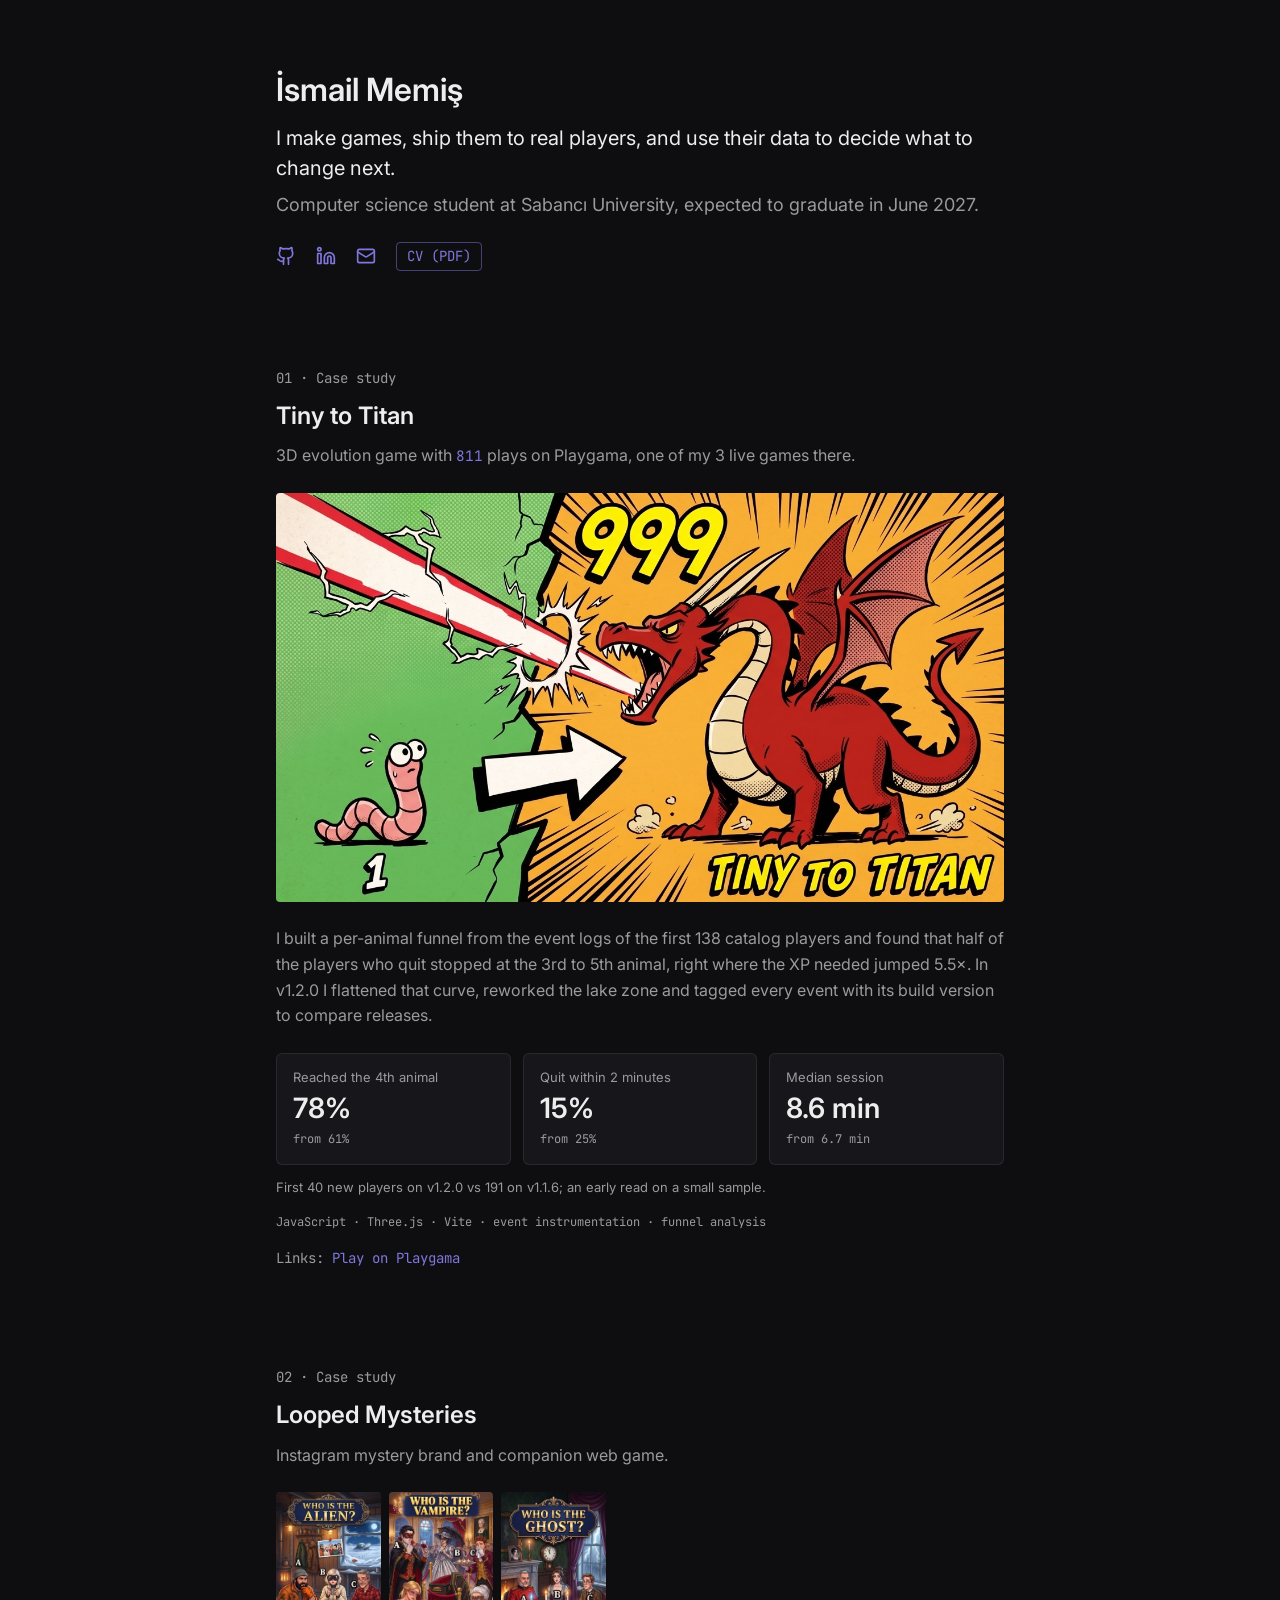
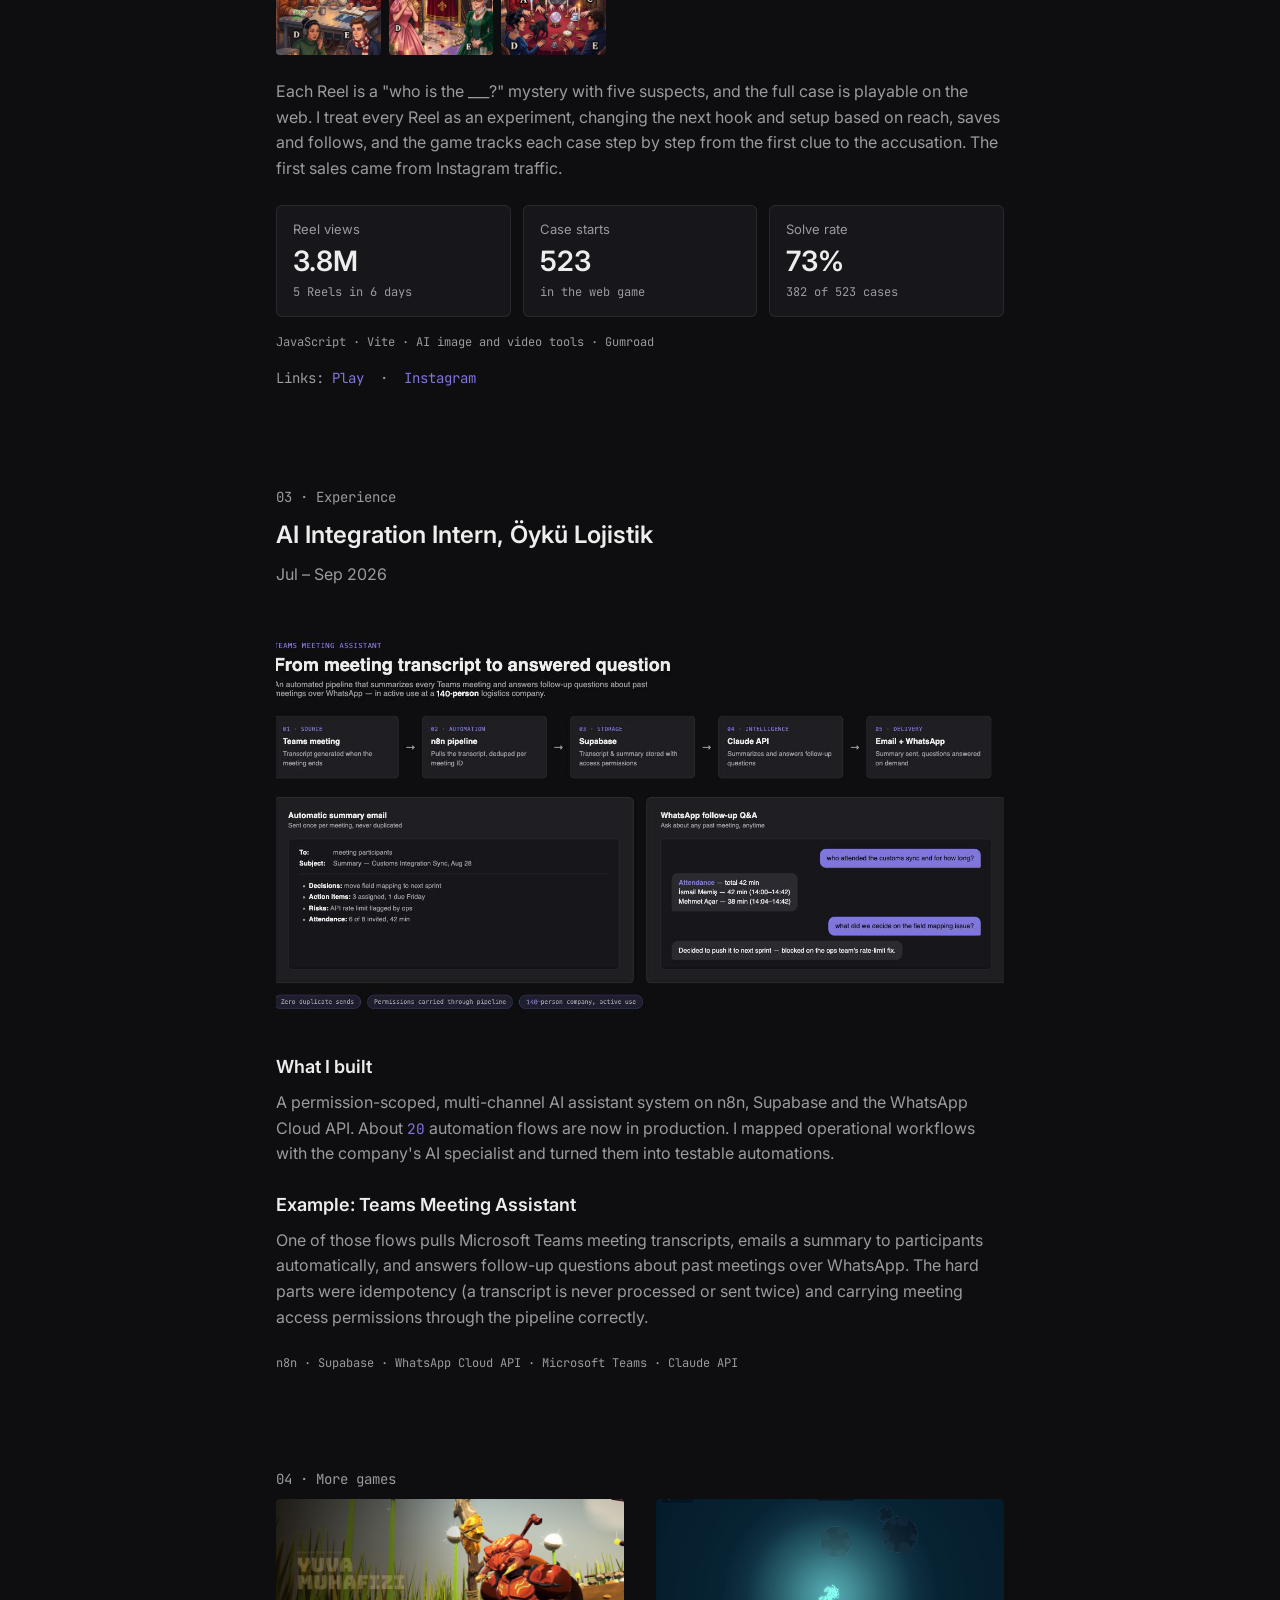
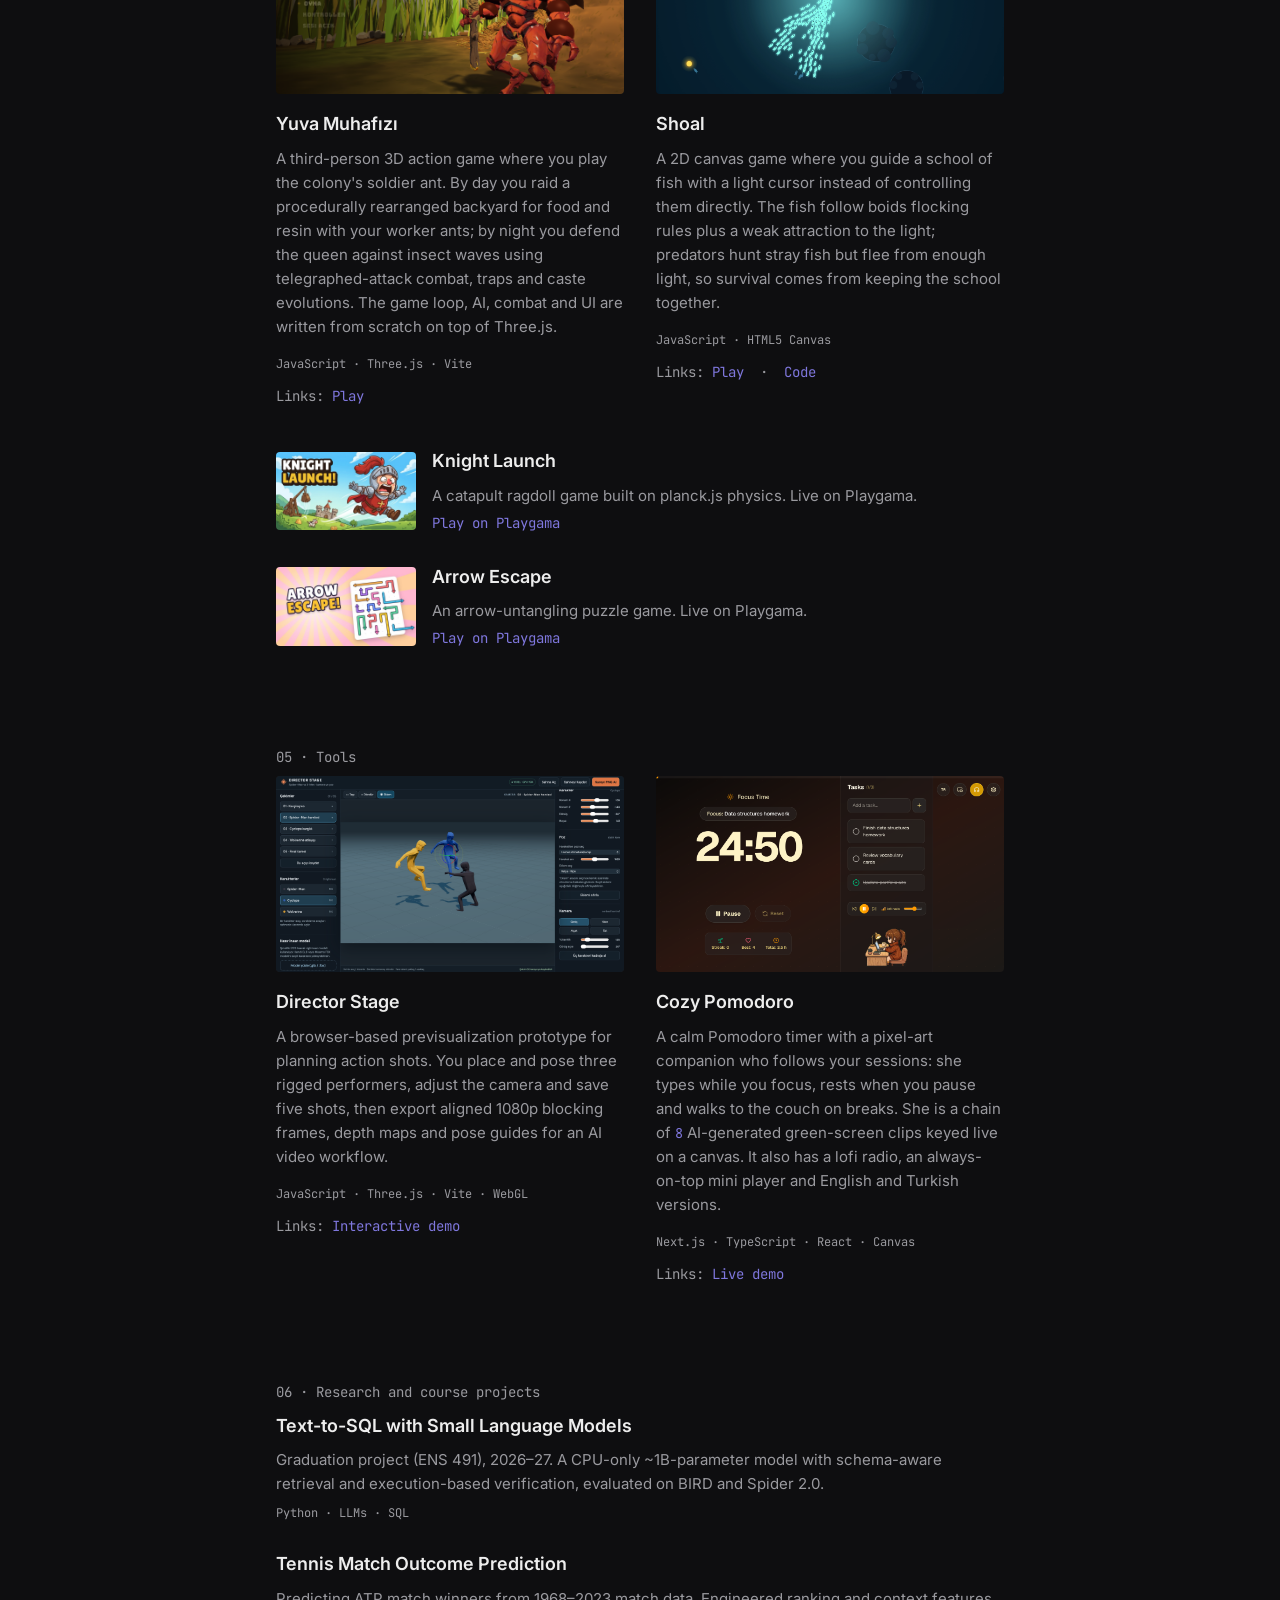
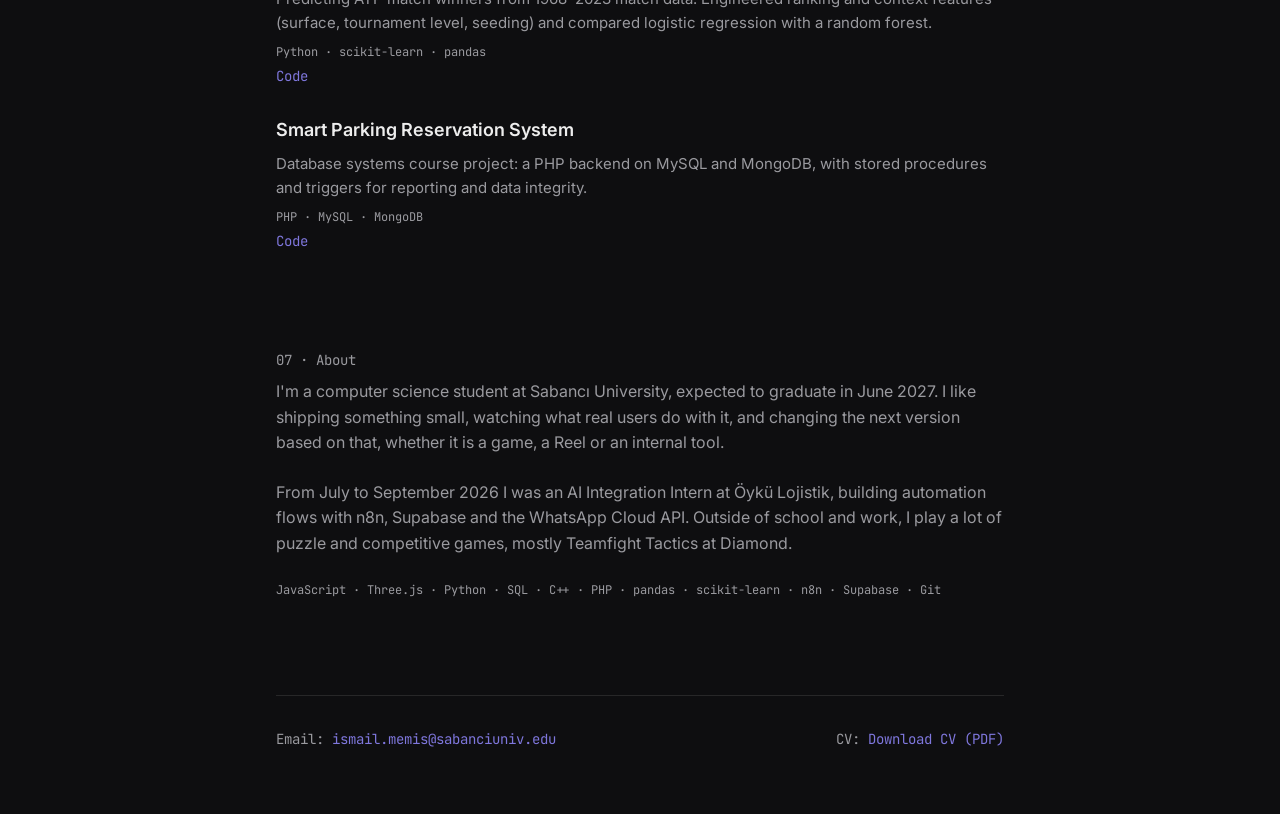
==== index.html @ 4ac195bb "Lead with game case studies for internship applications - Feature Tiny to Titan and Looped Mysteries" ====
<!DOCTYPE html>
<html lang="en">
<head>
  <meta charset="UTF-8">
  <meta name="viewport" content="width=device-width, initial-scale=1.0">
  <title>İsmail Memiş - Portfolio</title>
  <meta name="description" content="Computer science student at Sabancı University (expected June 2027). I make games, ship them to real players and use their data to decide what to change next.">

  <link rel="icon" type="image/svg+xml" href="assets/favicon.svg">

  <meta property="og:title" content="İsmail Memiş - Portfolio">
  <meta property="og:description" content="Computer science student at Sabancı University (expected June 2027). I make games, ship them to real players and use their data to decide what to change next.">
  <meta property="og:type" content="website">
  <meta property="og:url" content="https://ismailm1734.github.io/">
  <meta property="og:image" content="https://ismailm1734.github.io/assets/tiny-to-titan.jpg">

  <meta name="twitter:card" content="summary_large_image">
  <meta name="twitter:title" content="İsmail Memiş - Portfolio">
  <meta name="twitter:description" content="Computer science student at Sabancı University (expected June 2027). I make games, ship them to real players and use their data to decide what to change next.">
  <meta name="twitter:image" content="https://ismailm1734.github.io/assets/tiny-to-titan.jpg">

  <link rel="preconnect" href="https://fonts.googleapis.com">
  <link rel="preconnect" href="https://fonts.gstatic.com" crossorigin>
  <link href="https://fonts.googleapis.com/css2?family=Inter:wght@400;600&family=JetBrains+Mono:wght@400;600&display=swap" rel="stylesheet">

  <link rel="stylesheet" href="style.css">
</head>
<body>
  <div class="container">
    <header>
      <h1>İsmail Memiş</h1>
      <p class="tagline">I make games, ship them to real players, and use their data to decide what to change next.</p>
      <p>Computer science student at Sabancı University, expected to graduate in June 2027.</p>

      <div class="header-links">
        <a href="https://github.com/ismailm1734" aria-label="GitHub" target="_blank" rel="noopener noreferrer">
          <span class="icon icon-github"></span>
        </a>
        <a href="https://www.linkedin.com/in/ismail-memiş-722ab3253/" aria-label="LinkedIn" target="_blank" rel="noopener noreferrer">
          <span class="icon icon-linkedin"></span>
        </a>
        <a href="mailto:ismail.memis@sabanciuniv.edu" aria-label="Email">
          <span class="icon icon-mail"></span>
        </a>
        <a href="assets/ismail-memis-cv.pdf" class="header-cv" target="_blank" rel="noopener noreferrer">CV (PDF)</a>
      </div>
    </header>

    <main>
      <section class="case-study">
        <div class="section-number">01 · Case study</div>
        <h2>Tiny to Titan</h2>
        <p class="case-subtitle">3D evolution game with <span class="accent-number">811</span> plays on Playgama, one of my 3 live games there.</p>
        <img src="assets/tiny-to-titan.jpg" alt="Tiny to Titan cover art: a small worm marked 1 next to a fire-breathing dragon marked 999">

        <p class="case-intro">I built a per-animal funnel from the event logs of the first 138 catalog players and found that half of the players who quit stopped at the 3rd to 5th animal, right where the XP needed jumped 5.5×. In v1.2.0 I flattened that curve, reworked the lake zone and tagged every event with its build version to compare releases.</p>

        <div class="stat-row">
          <div class="stat">
            <div class="stat-label">Reached the 4th animal</div>
            <div class="stat-value">78%</div>
            <div class="stat-delta">from 61%</div>
          </div>
          <div class="stat">
            <div class="stat-label">Quit within 2 minutes</div>
            <div class="stat-value">15%</div>
            <div class="stat-delta">from 25%</div>
          </div>
          <div class="stat">
            <div class="stat-label">Median session</div>
            <div class="stat-value">8.6 min</div>
            <div class="stat-delta">from 6.7 min</div>
          </div>
        </div>
        <p class="stat-note">First 40 new players on v1.2.0 vs 191 on v1.1.6; an early read on a small sample.</p>

        <div class="tech-tags">JavaScript · Three.js · Vite · event instrumentation · funnel analysis</div>
        <div class="links-row">
          Links: <a href="https://playgama.com/game/tiny-to-titan" target="_blank" rel="noopener noreferrer">Play on Playgama</a>
        </div>
      </section>

      <section class="case-study">
        <div class="section-number">02 · Case study</div>
        <h2>Looped Mysteries</h2>
        <p class="case-subtitle">Instagram mystery brand and companion web game.</p>
        <div class="case-gallery">
          <img src="assets/lm-alien.jpg" alt="Looped Mysteries case cover: Who is the alien? Five suspects around a table in a snowed-in research station">
          <img src="assets/lm-vampire.jpg" alt="Looped Mysteries case cover: Who is the vampire? Five suspects at a masked ball">
          <img src="assets/lm-ghost.jpg" alt="Looped Mysteries case cover: Who is the ghost? Five suspects at a séance table">
        </div>

        <p class="case-intro">Each Reel is a "who is the ___?" mystery with five suspects, and the full case is playable on the web. I treat every Reel as an experiment, changing the next hook and setup based on reach, saves and follows, and the game tracks each case step by step from the first clue to the accusation. The first sales came from Instagram traffic.</p>

        <div class="stat-row">
          <div class="stat">
            <div class="stat-label">Reel views</div>
            <div class="stat-value">3.8M</div>
            <div class="stat-delta">5 Reels in 6 days</div>
          </div>
          <div class="stat">
            <div class="stat-label">Case starts</div>
            <div class="stat-value">523</div>
            <div class="stat-delta">in the web game</div>
          </div>
          <div class="stat">
            <div class="stat-label">Solve rate</div>
            <div class="stat-value">73%</div>
            <div class="stat-delta">382 of 523 cases</div>
          </div>
        </div>

        <div class="tech-tags">JavaScript · Vite · AI image and video tools · Gumroad</div>
        <div class="links-row">
          Links: <a href="https://loopedmysteries.me/" target="_blank" rel="noopener noreferrer">Play</a>
          <span class="separator">·</span>
          <a href="https://www.instagram.com/loopedmysteries/" target="_blank" rel="noopener noreferrer">Instagram</a>
        </div>
      </section>

      <section class="featured-project">
        <div class="section-number">03 · Experience</div>
        <h2>AI Integration Intern, Öykü Lojistik</h2>
        <p class="case-subtitle">Jul – Sep 2026</p>
        <img src="assets/meeting-assistant.png" alt="Diagram of the Teams Meeting Assistant pipeline, from transcript to email summary and WhatsApp Q&amp;A">

        <div class="featured-content">
          <div class="content-block">
            <h3>What I built</h3>
            <p>A permission-scoped, multi-channel AI assistant system on n8n, Supabase and the WhatsApp Cloud API. About <span class="accent-number">20</span> automation flows are now in production. I mapped operational workflows with the company's AI specialist and turned them into testable automations.</p>
          </div>

          <div class="content-block">
            <h3>Example: Teams Meeting Assistant</h3>
            <p>One of those flows pulls Microsoft Teams meeting transcripts, emails a summary to participants automatically, and answers follow-up questions about past meetings over WhatsApp. The hard parts were idempotency (a transcript is never processed or sent twice) and carrying meeting access permissions through the pipeline correctly.</p>
          </div>
        </div>
        <div class="tech-tags">n8n · Supabase · WhatsApp Cloud API · Microsoft Teams · Claude API</div>
      </section>

      <section class="other-projects">
        <div class="section-number">04 · More games</div>
        <div class="projects-grid">

          <article class="project-card">
            <img src="assets/yuva-muhafizi.png" alt="Title screen of Yuva Muhafızı, showing the armored soldier ant holding a spear">
            <div class="card-content">
              <h3>Yuva Muhafızı</h3>
              <p>A third-person 3D action game where you play the colony's soldier ant. By day you raid a procedurally rearranged backyard for food and resin with your worker ants; by night you defend the queen against insect waves using telegraphed-attack combat, traps and caste evolutions. The game loop, AI, combat and UI are written from scratch on top of Three.js.</p>
              <div class="tech-tags">JavaScript · Three.js · Vite</div>
              <div class="links-row">
                Links: <a href="https://ismailm1734.github.io/yuva-muhafizi/" target="_blank" rel="noopener noreferrer">Play</a>
              </div>
            </div>
          </article>

          <article class="project-card">
            <img src="assets/boids.png" alt="Screenshot of Shoal, a boids-based fish flocking game">
            <div class="card-content">
              <h3>Shoal</h3>
              <p>A 2D canvas game where you guide a school of fish with a light cursor instead of controlling them directly. The fish follow boids flocking rules plus a weak attraction to the light; predators hunt stray fish but flee from enough light, so survival comes from keeping the school together.</p>
              <div class="tech-tags">JavaScript · HTML5 Canvas</div>
              <div class="links-row">
                Links: <a href="https://ismailm1734.github.io/boids_fishes/" target="_blank" rel="noopener noreferrer">Play</a>
                <span class="separator">·</span>
                <a href="https://github.com/ismailm1734/boids_fishes" target="_blank" rel="noopener noreferrer">Code</a>
              </div>
            </div>
          </article>

        </div>
        <ul class="compact-list compact-list--after-grid">
          <li class="thumb-item">
            <img src="assets/knight-launch.jpg" alt="Knight Launch cover: a screaming knight flying through the air from a trebuchet">
            <div>
              <h3>Knight Launch</h3>
              <p>A catapult ragdoll game built on planck.js physics. Live on Playgama.</p>
              <div class="links-row"><a href="https://playgama.com/game/knight-launch" target="_blank" rel="noopener noreferrer">Play on Playgama</a></div>
            </div>
          </li>
          <li class="thumb-item">
            <img src="assets/arrow-escape.jpg" alt="Arrow Escape cover: a grid of tangled colored arrows">
            <div>
              <h3>Arrow Escape</h3>
              <p>An arrow-untangling puzzle game. Live on Playgama.</p>
              <div class="links-row"><a href="https://playgama.com/game/arrow-escape" target="_blank" rel="noopener noreferrer">Play on Playgama</a></div>
            </div>
          </li>
        </ul>
      </section>

      <section class="other-projects">
        <div class="section-number">05 · Tools</div>
        <div class="projects-grid">

          <article class="project-card">
            <img src="assets/director-stage.png" alt="Director Stage interface showing the shot list, three rigged performers in the viewport, and the pose and camera controls">
            <div class="card-content">
              <h3>Director Stage</h3>
              <p>A browser-based previsualization prototype for planning action shots. You place and pose three rigged performers, adjust the camera and save five shots, then export aligned 1080p blocking frames, depth maps and pose guides for an AI video workflow.</p>
              <div class="tech-tags">JavaScript · Three.js · Vite · WebGL</div>
              <div class="links-row">
                Links: <a href="https://ismailm1734.github.io/director-stage/" target="_blank" rel="noopener noreferrer">Interactive demo</a>
              </div>
            </div>
          </article>

          <article class="project-card">
            <img src="assets/cozy-pomodoro.png" alt="Screenshot of Cozy Pomodoro showing a running focus timer, a task list, the lofi radio bar, and a pixel-art character typing at her desk">
            <div class="card-content">
              <h3>Cozy Pomodoro</h3>
              <p>A calm Pomodoro timer with a pixel-art companion who follows your sessions: she types while you focus, rests when you pause and walks to the couch on breaks. She is a chain of <span class="accent-number">8</span> AI-generated green-screen clips keyed live on a canvas. It also has a lofi radio, an always-on-top mini player and English and Turkish versions.</p>
              <div class="tech-tags">Next.js · TypeScript · React · Canvas</div>
              <div class="links-row">
                Links: <a href="https://cozy-pomodoro-app.vercel.app" target="_blank" rel="noopener noreferrer">Live demo</a>
              </div>
            </div>
          </article>

        </div>
      </section>

      <section class="course-projects">
        <div class="section-number">06 · Research and course projects</div>
        <ul class="compact-list">
          <li>
            <h3>Text-to-SQL with Small Language Models</h3>
            <p>Graduation project (ENS 491), 2026–27. A CPU-only ~1B-parameter model with schema-aware retrieval and execution-based verification, evaluated on BIRD and Spider 2.0.</p>
            <div class="tech-tags">Python · LLMs · SQL</div>
          </li>
          <li>
            <h3>Tennis Match Outcome Prediction</h3>
            <p>Predicting ATP match winners from 1968–2023 match data. Engineered ranking and context features (surface, tournament level, seeding) and compared logistic regression with a random forest.</p>
            <div class="tech-tags">Python · scikit-learn · pandas</div>
            <div class="links-row"><a href="https://github.com/ismailm1734/tennis-match-prediction" target="_blank" rel="noopener noreferrer">Code</a></div>
          </li>
          <li>
            <h3>Smart Parking Reservation System</h3>
            <p>Database systems course project: a PHP backend on MySQL and MongoDB, with stored procedures and triggers for reporting and data integrity.</p>
            <div class="tech-tags">PHP · MySQL · MongoDB</div>
            <div class="links-row"><a href="https://github.com/ismailm1734/smart-parking-reservation" target="_blank" rel="noopener noreferrer">Code</a></div>
          </li>
        </ul>
      </section>

      <section class="about">
        <div class="section-number">07 · About</div>
        <div class="about-content">
          <p>I'm a computer science student at Sabancı University, expected to graduate in June 2027. I like shipping something small, watching what real users do with it, and changing the next version based on that, whether it is a game, a Reel or an internal tool.</p>
          <p>From July to September 2026 I was an AI Integration Intern at Öykü Lojistik, building automation flows with n8n, Supabase and the WhatsApp Cloud API. Outside of school and work, I play a lot of puzzle and competitive games, mostly Teamfight Tactics at Diamond.</p>
          <div class="tech-tags">JavaScript · Three.js · Python · SQL · C++ · PHP · pandas · scikit-learn · n8n · Supabase · Git</div>
        </div>
      </section>
    </main>

    <footer>
      <p>Email: <a href="mailto:ismail.memis@sabanciuniv.edu">ismail.memis@sabanciuniv.edu</a></p>
      <p>CV: <a href="assets/ismail-memis-cv.pdf" target="_blank" rel="noopener noreferrer">Download CV (PDF)</a></p>
    </footer>
  </div>
</body>
</html>
---- style.css ----
:root {
  --bg-color: #0e0e10;
  --text-primary: #ededed;
  --text-secondary: #9a9a9f;
  --accent-color: #7f77dd;

  --font-body: 'Inter', sans-serif;
  --font-mono: 'JetBrains Mono', monospace;

  --max-width: 760px;
  --spacing-base: 1rem;
  --spacing-large: 4rem;
  --spacing-xl: 6rem;
}

* {
  box-sizing: border-box;
  margin: 0;
  padding: 0;
}

body {
  background-color: var(--bg-color);
  color: var(--text-primary);
  font-family: var(--font-body);
  line-height: 1.6;
  font-size: 16px;
  -webkit-font-smoothing: antialiased;
  -moz-osx-font-smoothing: grayscale;
}

img {
  max-width: 100%;
  height: auto;
  display: block;
}

a {
  color: var(--accent-color);
  text-decoration: none;
  transition: opacity 0.2s ease;
}

a:hover {
  opacity: 0.8;
}

.container {
  max-width: var(--max-width);
  margin: 0 auto;
  padding: var(--spacing-large) var(--spacing-base);
}

header {
  margin-bottom: var(--spacing-xl);
}

h1 {
  font-size: 2rem;
  font-weight: 600;
  margin-bottom: 0.5rem;
}

header p {
  color: var(--text-secondary);
  font-size: 1.125rem;
  margin-bottom: 1.5rem;
  line-height: 1.5;
}

/* Header Icons using CSS mask-image */
.header-links {
  display: flex;
  gap: 1.25rem;
}

.header-links a {
  display: flex;
  align-items: center;
  justify-content: center;
}

.icon {
  display: inline-block;
  width: 20px;
  height: 20px;
  background-color: var(--accent-color);
  -webkit-mask-size: cover;
  mask-size: cover;
}

.icon-github {
  -webkit-mask-image: url("data:image/svg+xml,%3Csvg xmlns='http://www.w3.org/2000/svg' width='24' height='24' viewBox='0 0 24 24' fill='none' stroke='currentColor' stroke-width='2' stroke-linecap='round' stroke-linejoin='round' class='lucide lucide-github'%3E%3Cpath d='M15 22v-4a4.8 4.8 0 0 0-1-3.5c3 0 6-2 6-5.5.08-1.25-.27-2.48-1-3.5.28-1.15.28-2.35 0-3.5 0 0-1 0-3 1.5-2.64-.5-5.36-.5-8 0C6 2 5 2 5 2c-.3 1.15-.3 2.35 0 3.5A5.403 5.403 0 0 0 4 9c0 3.5 3 5.5 6 5.5-.39.49-.68 1.05-.85 1.65-.17.6-.22 1.23-.15 1.85v4'/%3E%3Cpath d='M9 18c-4.51 2-5-2-7-2'/%3E%3C/svg%3E");
  mask-image: url("data:image/svg+xml,%3Csvg xmlns='http://www.w3.org/2000/svg' width='24' height='24' viewBox='0 0 24 24' fill='none' stroke='currentColor' stroke-width='2' stroke-linecap='round' stroke-linejoin='round' class='lucide lucide-github'%3E%3Cpath d='M15 22v-4a4.8 4.8 0 0 0-1-3.5c3 0 6-2 6-5.5.08-1.25-.27-2.48-1-3.5.28-1.15.28-2.35 0-3.5 0 0-1 0-3 1.5-2.64-.5-5.36-.5-8 0C6 2 5 2 5 2c-.3 1.15-.3 2.35 0 3.5A5.403 5.403 0 0 0 4 9c0 3.5 3 5.5 6 5.5-.39.49-.68 1.05-.85 1.65-.17.6-.22 1.23-.15 1.85v4'/%3E%3Cpath d='M9 18c-4.51 2-5-2-7-2'/%3E%3C/svg%3E");
}

.icon-linkedin {
  -webkit-mask-image: url("data:image/svg+xml,%3Csvg xmlns='http://www.w3.org/2000/svg' width='24' height='24' viewBox='0 0 24 24' fill='none' stroke='currentColor' stroke-width='2' stroke-linecap='round' stroke-linejoin='round' class='lucide lucide-linkedin'%3E%3Cpath d='M16 8a6 6 0 0 1 6 6v7h-4v-7a2 2 0 0 0-2-2 2 2 0 0 0-2 2v7h-4v-7a6 6 0 0 1 6-6z'/%3E%3Crect width='4' height='12' x='2' y='9'/%3E%3Ccircle cx='4' cy='4' r='2'/%3E%3C/svg%3E");
  mask-image: url("data:image/svg+xml,%3Csvg xmlns='http://www.w3.org/2000/svg' width='24' height='24' viewBox='0 0 24 24' fill='none' stroke='currentColor' stroke-width='2' stroke-linecap='round' stroke-linejoin='round' class='lucide lucide-linkedin'%3E%3Cpath d='M16 8a6 6 0 0 1 6 6v7h-4v-7a2 2 0 0 0-2-2 2 2 0 0 0-2 2v7h-4v-7a6 6 0 0 1 6-6z'/%3E%3Crect width='4' height='12' x='2' y='9'/%3E%3Ccircle cx='4' cy='4' r='2'/%3E%3C/svg%3E");
}

.icon-mail {
  -webkit-mask-image: url("data:image/svg+xml,%3Csvg xmlns='http://www.w3.org/2000/svg' width='24' height='24' viewBox='0 0 24 24' fill='none' stroke='currentColor' stroke-width='2' stroke-linecap='round' stroke-linejoin='round' class='lucide lucide-mail'%3E%3Crect width='20' height='16' x='2' y='4' rx='2'/%3E%3Cpath d='m22 7-8.97 5.7a1.94 1.94 0 0 1-2.06 0L2 7'/%3E%3C/svg%3E");
  mask-image: url("data:image/svg+xml,%3Csvg xmlns='http://www.w3.org/2000/svg' width='24' height='24' viewBox='0 0 24 24' fill='none' stroke='currentColor' stroke-width='2' stroke-linecap='round' stroke-linejoin='round' class='lucide lucide-mail'%3E%3Crect width='20' height='16' x='2' y='4' rx='2'/%3E%3Cpath d='m22 7-8.97 5.7a1.94 1.94 0 0 1-2.06 0L2 7'/%3E%3C/svg%3E");
}

/* Sections */
section {
  margin-bottom: var(--spacing-xl);
  position: relative;
}

.section-number {
  font-family: var(--font-mono);
  font-size: 0.875rem;
  color: var(--text-secondary);
  margin-bottom: 0.5rem;
}

h2 {
  font-size: 1.5rem;
  font-weight: 600;
  margin-bottom: 1.5rem;
}

h3 {
  font-size: 1.125rem;
  font-weight: 600;
  margin-bottom: 0.5rem;
  color: var(--text-primary);
}

.accent-number {
  color: var(--accent-color);
  font-family: var(--font-mono);
  font-size: 0.9em;
}

/* Header additions */
header p.tagline {
  color: var(--text-primary);
  font-size: 1.25rem;
  margin-bottom: 0.5rem;
}

.header-links .header-cv {
  font-family: var(--font-mono);
  font-size: 0.875rem;
  border: 1px solid rgba(127, 119, 221, 0.5);
  border-radius: 4px;
  padding: 0.125rem 0.625rem;
}

/* Case studies */
.case-subtitle {
  color: var(--text-secondary);
  margin-top: -1rem;
  margin-bottom: 1.5rem;
}

.case-study > img {
  width: 100%;
  border-radius: 4px;
  margin-bottom: 1.5rem;
  background-color: #1e1e23;
  aspect-ratio: 16/9;
  object-fit: cover;
}

.case-gallery {
  display: grid;
  grid-template-columns: repeat(3, 1fr);
  gap: 0.5rem;
  max-width: 330px;
  margin-bottom: 1.5rem;
}

.case-gallery img {
  width: 100%;
  border-radius: 4px;
  background-color: #1e1e23;
  aspect-ratio: 9/14;
  object-fit: cover;
  object-position: top;
}

.case-intro {
  color: var(--text-secondary);
  margin-bottom: 1.5rem;
}

.stat-row {
  display: grid;
  grid-template-columns: 1fr;
  gap: 0.75rem;
  margin-bottom: 0.75rem;
}

@media (min-width: 560px) {
  .stat-row {
    grid-template-columns: repeat(3, 1fr);
  }
}



.stat {
  background-color: #17171b;
  border: 1px solid rgba(255, 255, 255, 0.08);
  border-radius: 6px;
  padding: 0.875rem 1rem;
}

.stat-label {
  color: var(--text-secondary);
  font-size: 0.8125rem;
  line-height: 1.4;
}

.stat-value {
  color: var(--text-primary);
  font-size: 1.75rem;
  font-weight: 600;
  line-height: 1.3;
  margin: 0.25rem 0;
}

.stat-delta {
  font-family: var(--font-mono);
  font-size: 0.75rem;
  color: var(--text-secondary);
}

.stat-note {
  color: var(--text-secondary);
  font-size: 0.8125rem;
}

/* Compact list (course projects) */
.compact-list {
  list-style: none;
  display: flex;
  flex-direction: column;
  gap: 1.75rem;
}

.compact-list p {
  color: var(--text-secondary);
  font-size: 0.9375rem;
}

.compact-list .tech-tags {
  margin-top: 0.5rem;
}

.compact-list .links-row {
  margin-top: 0.25rem;
}

/* Featured Project */
.featured-project img {
  width: 100%;
  border-radius: 4px;
  margin-bottom: 2rem;
  background-color: #1e1e23;
  aspect-ratio: 16/9;
  object-fit: cover;
}

.content-block {
  margin-bottom: 1.5rem;
}

.content-block p {
  color: var(--text-secondary);
}

.links-row {
  font-family: var(--font-mono);
  font-size: 0.875rem;
  color: var(--text-secondary);
  margin-top: 1rem;
}

.links-row .separator {
  margin: 0 0.5rem;
}

/* Other Projects Grid */
.projects-grid {
  display: grid;
  grid-template-columns: 1fr;
  gap: 3rem;
}

@media (min-width: 640px) {
  .projects-grid {
    grid-template-columns: repeat(2, 1fr);
    gap: 2rem;
  }
}

.project-card img {
  width: 100%;
  border-radius: 4px;
  margin-bottom: 1rem;
  background-color: #1e1e23;
  aspect-ratio: 16/9;
  object-fit: cover;
}

.project-card p {
  color: var(--text-secondary);
  font-size: 0.9375rem;
  margin-bottom: 1rem;
}

.tech-tags {
  font-family: var(--font-mono);
  font-size: 0.75rem;
  color: var(--text-secondary);
  margin-top: 1rem;
  line-height: 1.5;
}

.project-card .links-row {
  margin-top: 0.75rem;
}

/* About Section */
.about-content p {
  color: var(--text-secondary);
  margin-bottom: 1.5rem;
}

/* Footer */
footer {
  margin-top: var(--spacing-xl);
  padding-top: 2rem;
  border-top: 1px solid rgba(255, 255, 255, 0.1);
  display: flex;
  flex-direction: column;
  gap: 0.5rem;
  font-family: var(--font-mono);
  font-size: 0.875rem;
}

footer p {
  color: var(--text-secondary);
}

@media (min-width: 640px) {
  footer {
    flex-direction: row;
    justify-content: space-between;
  }
}

.compact-list--after-grid {
  margin-top: 2.5rem;
}

.thumb-item {
  display: flex;
  gap: 1rem;
  align-items: center;
}

.thumb-item img {
  width: 140px;
  flex-shrink: 0;
  border-radius: 4px;
  aspect-ratio: 16/9;
  object-fit: cover;
  background-color: #1e1e23;
}
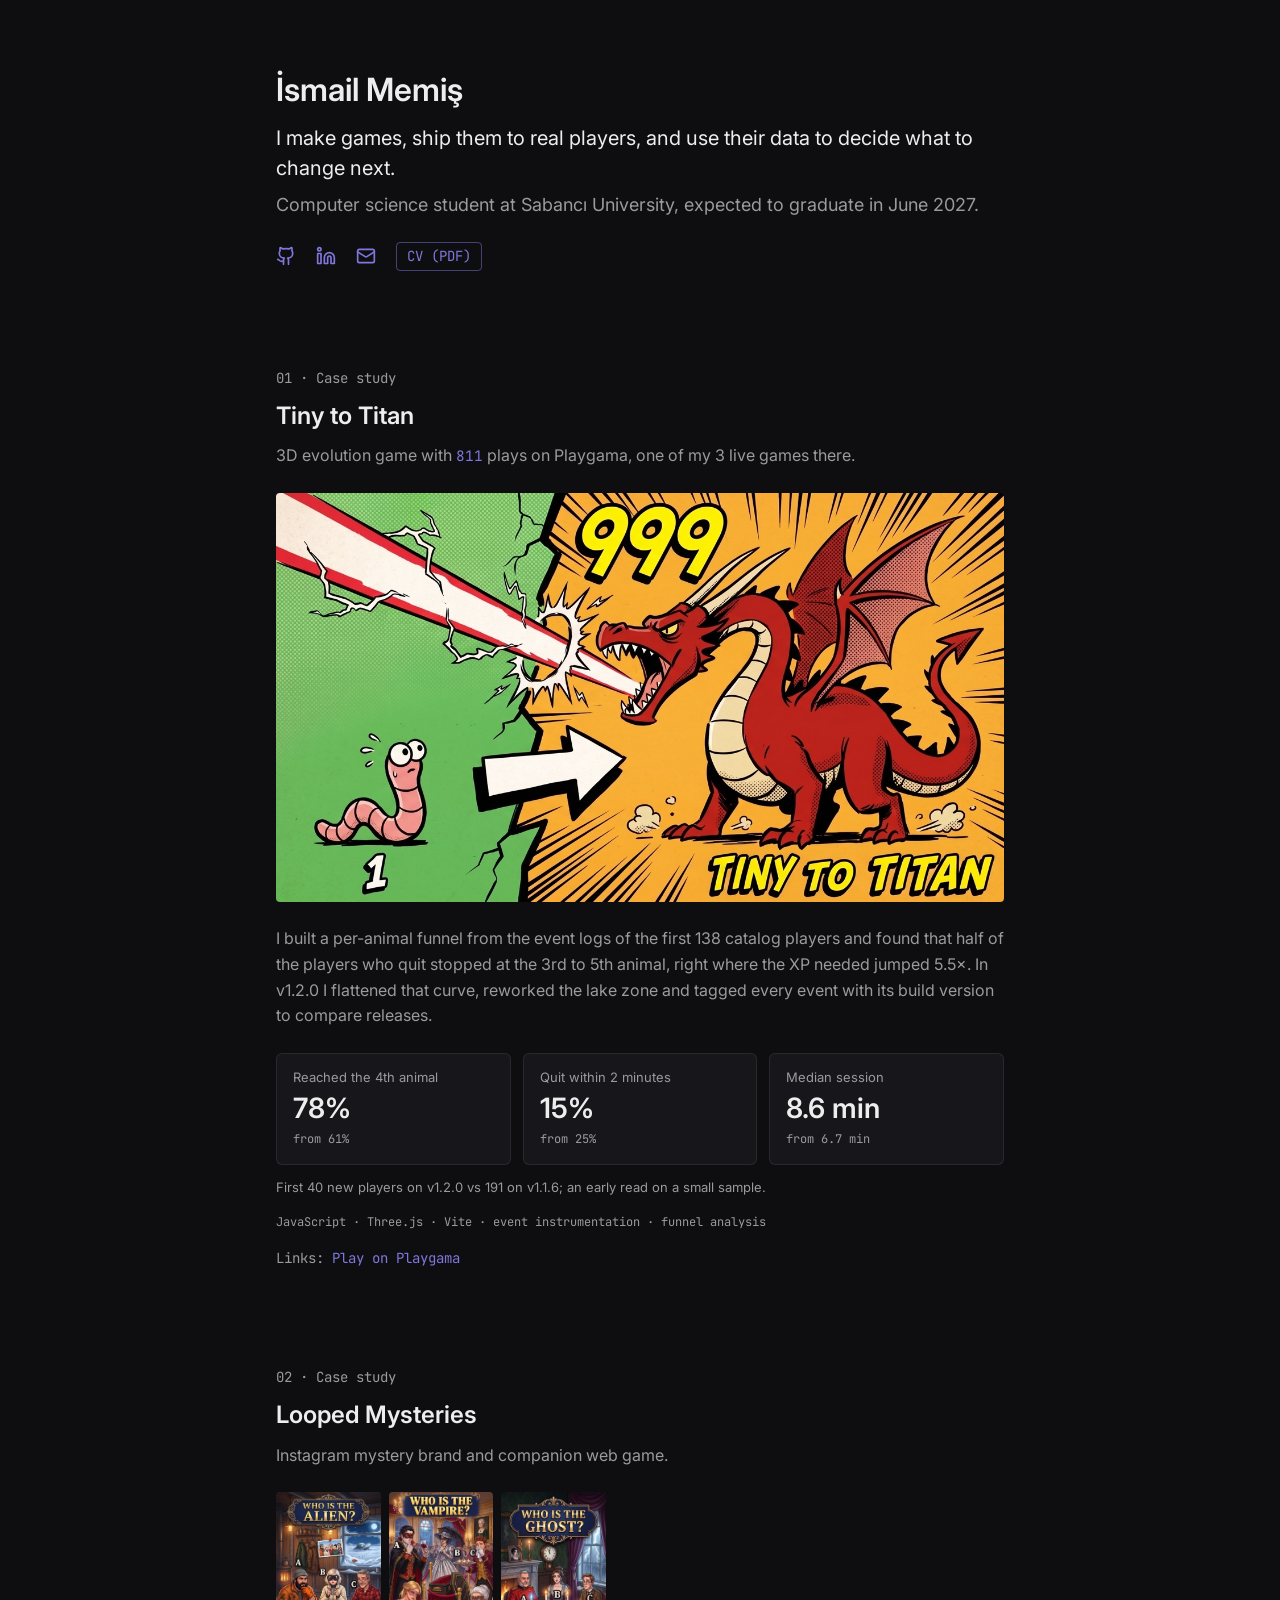
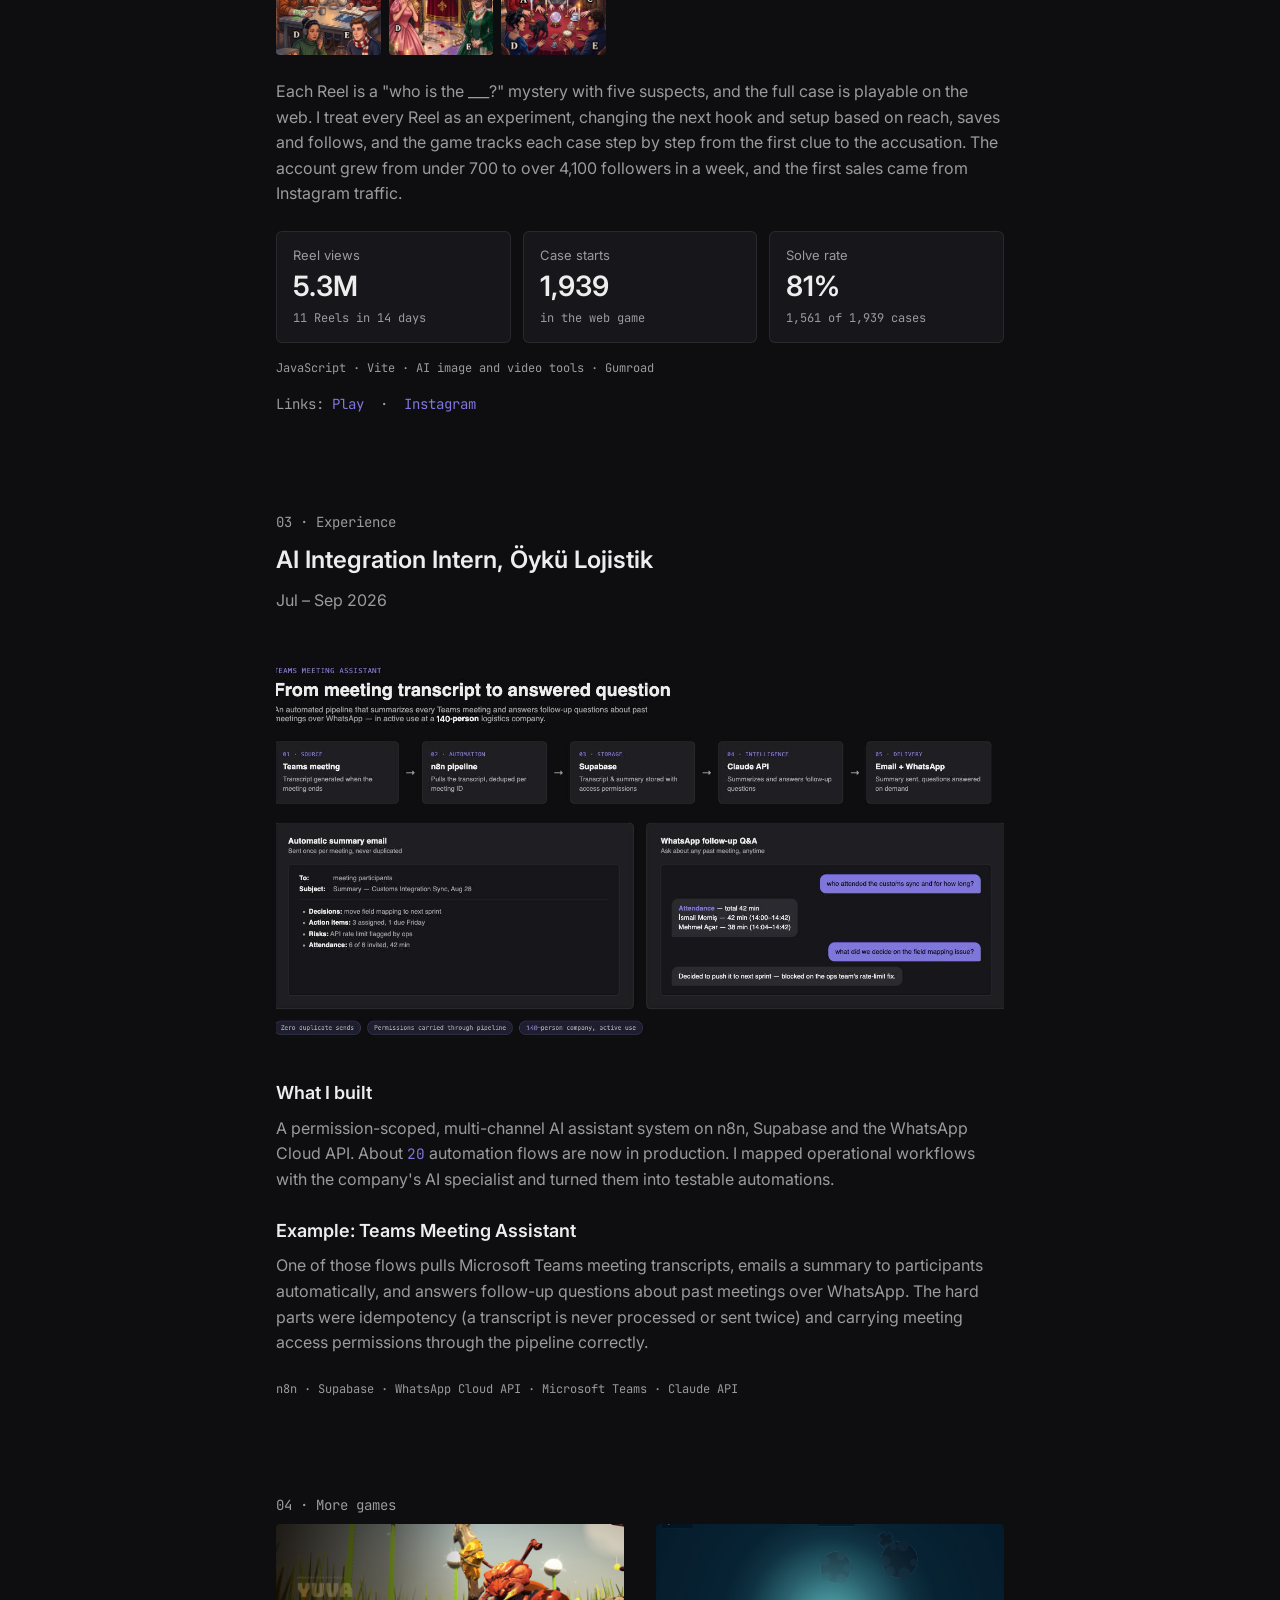
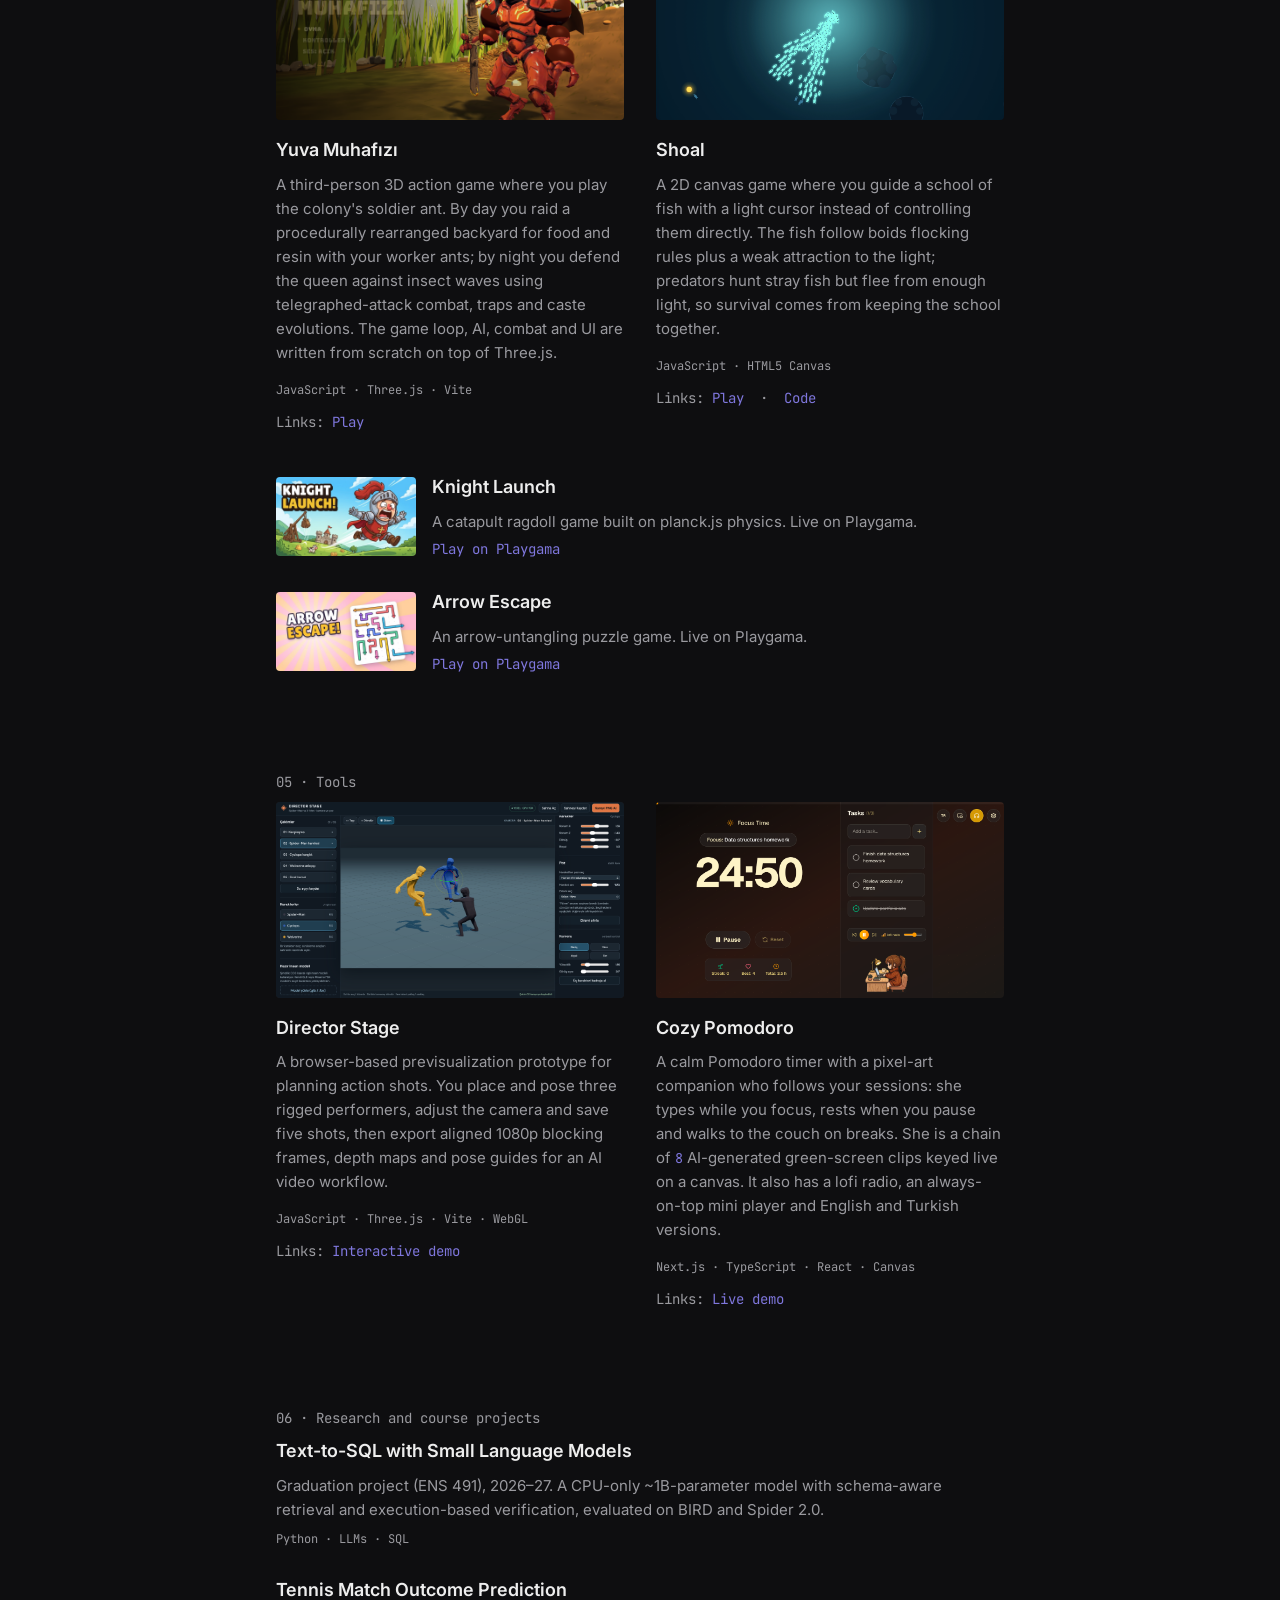
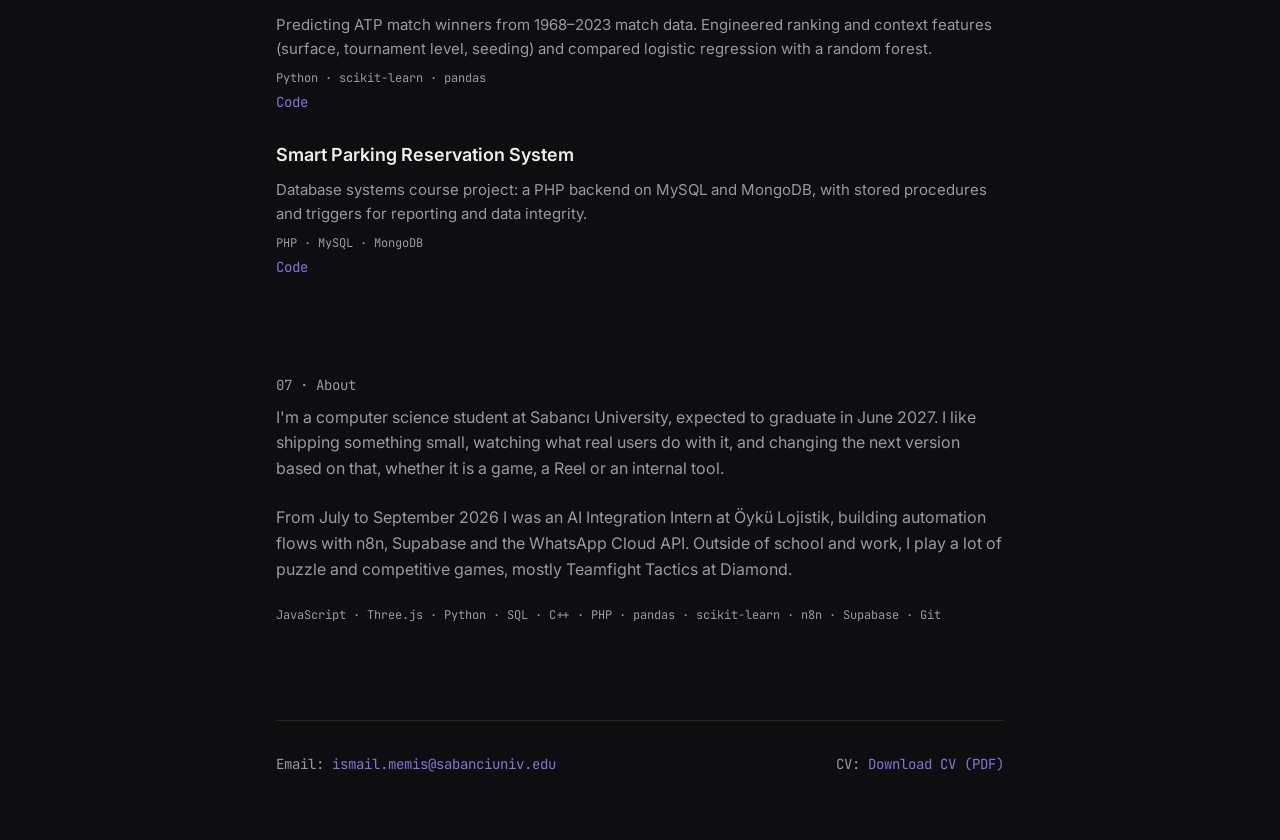
==== commit 2a8c5615: "Update Yuva Muhafızı build and Looped Mysteries stats Co-Authored-By: Claude Sonnet 5.5 <noreply@ant" ====
--- a/index.html
+++ b/index.html
@@ -90,23 +90,23 @@
           <img src="assets/lm-ghost.jpg" alt="Looped Mysteries case cover: Who is the ghost? Five suspects at a séance table">
         </div>
 
-        <p class="case-intro">Each Reel is a "who is the ___?" mystery with five suspects, and the full case is playable on the web. I treat every Reel as an experiment, changing the next hook and setup based on reach, saves and follows, and the game tracks each case step by step from the first clue to the accusation. The first sales came from Instagram traffic.</p>
+        <p class="case-intro">Each Reel is a "who is the ___?" mystery with five suspects, and the full case is playable on the web. I treat every Reel as an experiment, changing the next hook and setup based on reach, saves and follows, and the game tracks each case step by step from the first clue to the accusation. The account grew from under 700 to over 4,100 followers in a week, and the first sales came from Instagram traffic.</p>
 
         <div class="stat-row">
           <div class="stat">
             <div class="stat-label">Reel views</div>
-            <div class="stat-value">3.8M</div>
-            <div class="stat-delta">5 Reels in 6 days</div>
+            <div class="stat-value">5.3M</div>
+            <div class="stat-delta">11 Reels in 14 days</div>
           </div>
           <div class="stat">
             <div class="stat-label">Case starts</div>
-            <div class="stat-value">523</div>
+            <div class="stat-value">1,939</div>
             <div class="stat-delta">in the web game</div>
           </div>
           <div class="stat">
             <div class="stat-label">Solve rate</div>
-            <div class="stat-value">73%</div>
-            <div class="stat-delta">382 of 523 cases</div>
+            <div class="stat-value">81%</div>
+            <div class="stat-delta">1,561 of 1,939 cases</div>
           </div>
         </div>
 
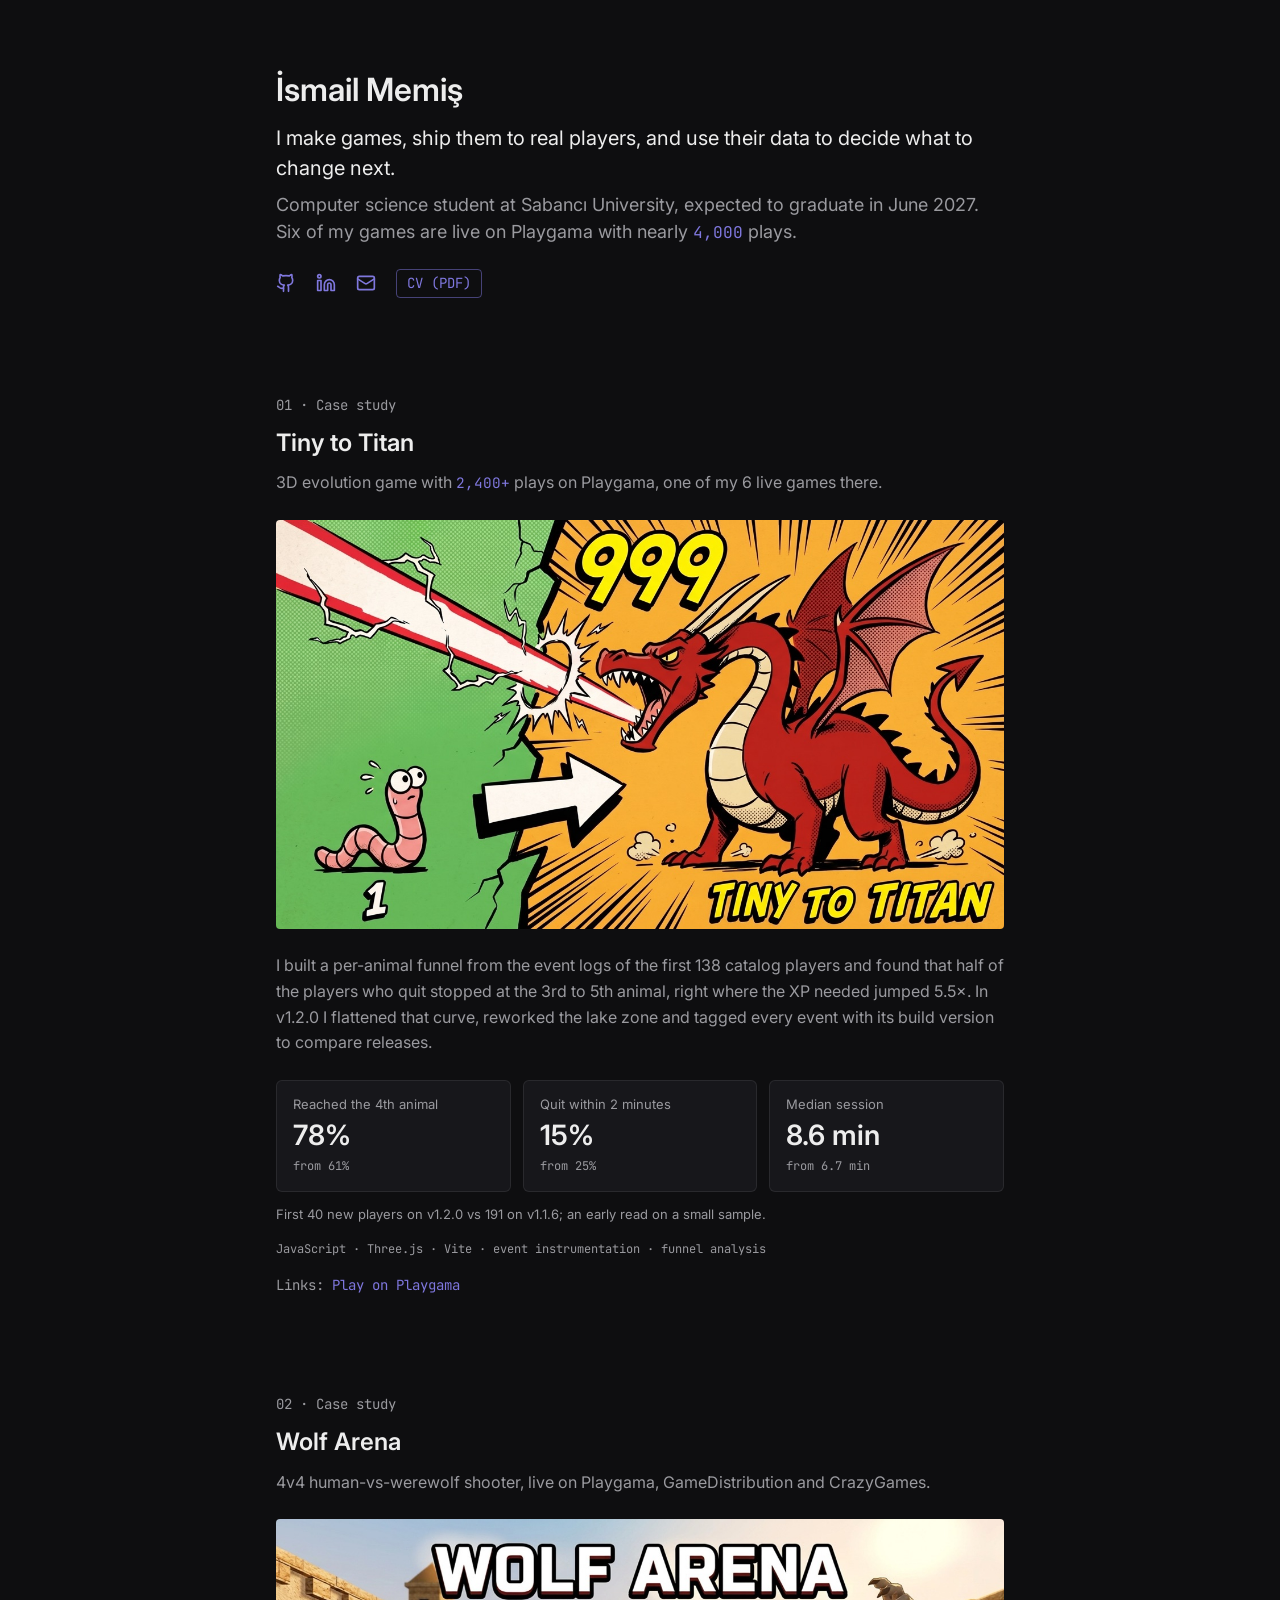
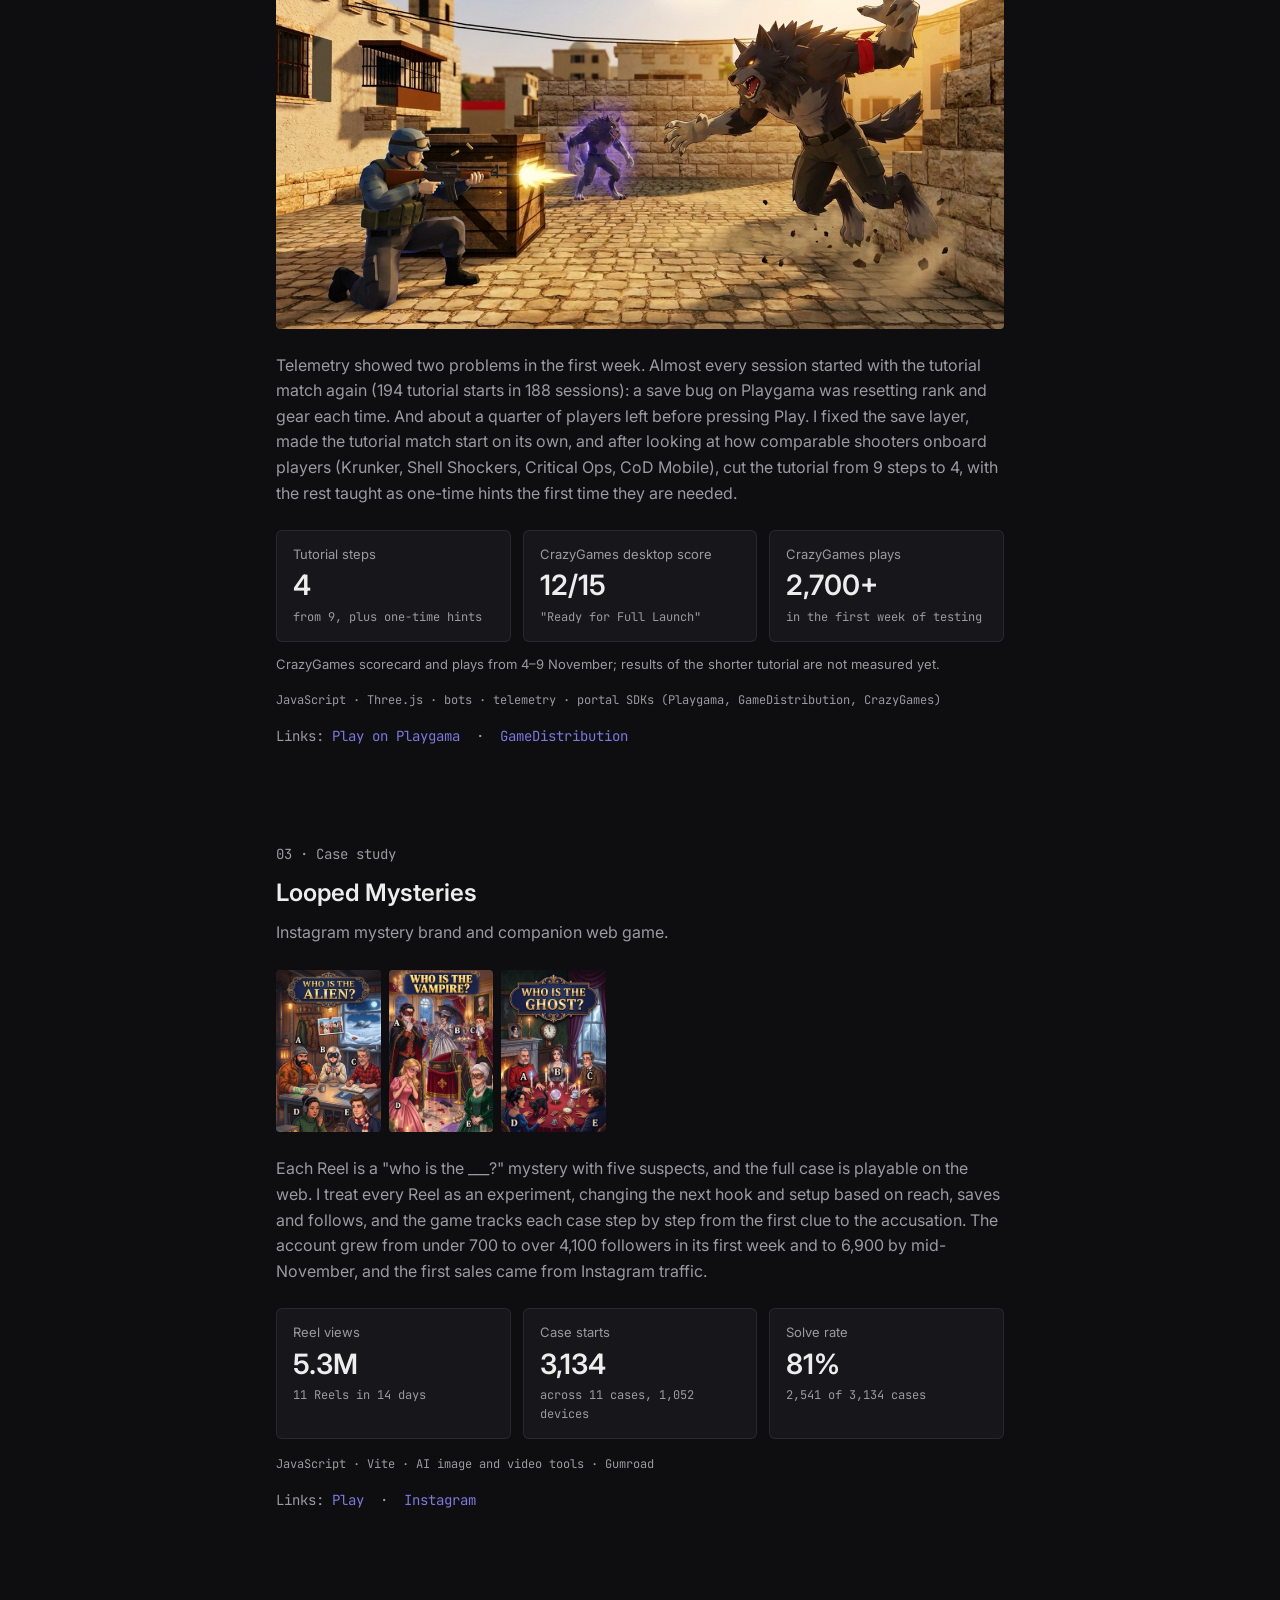
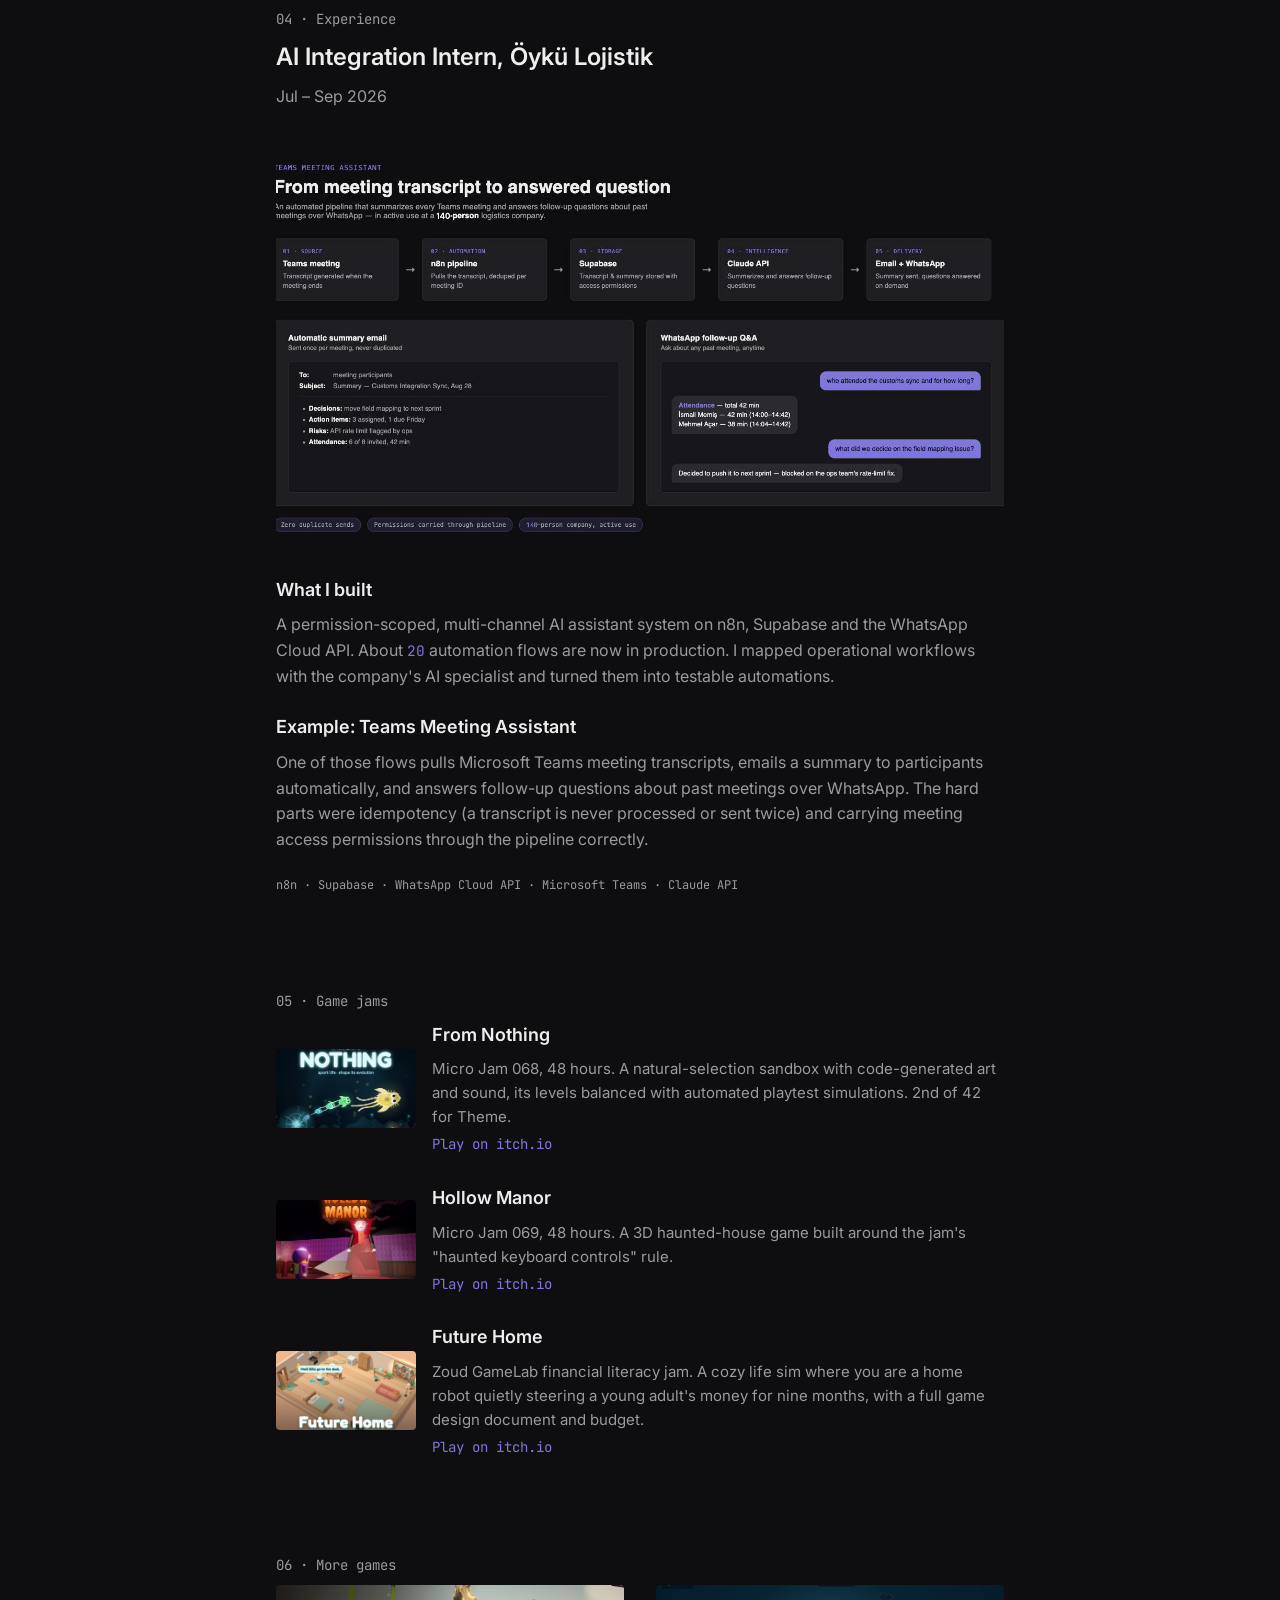
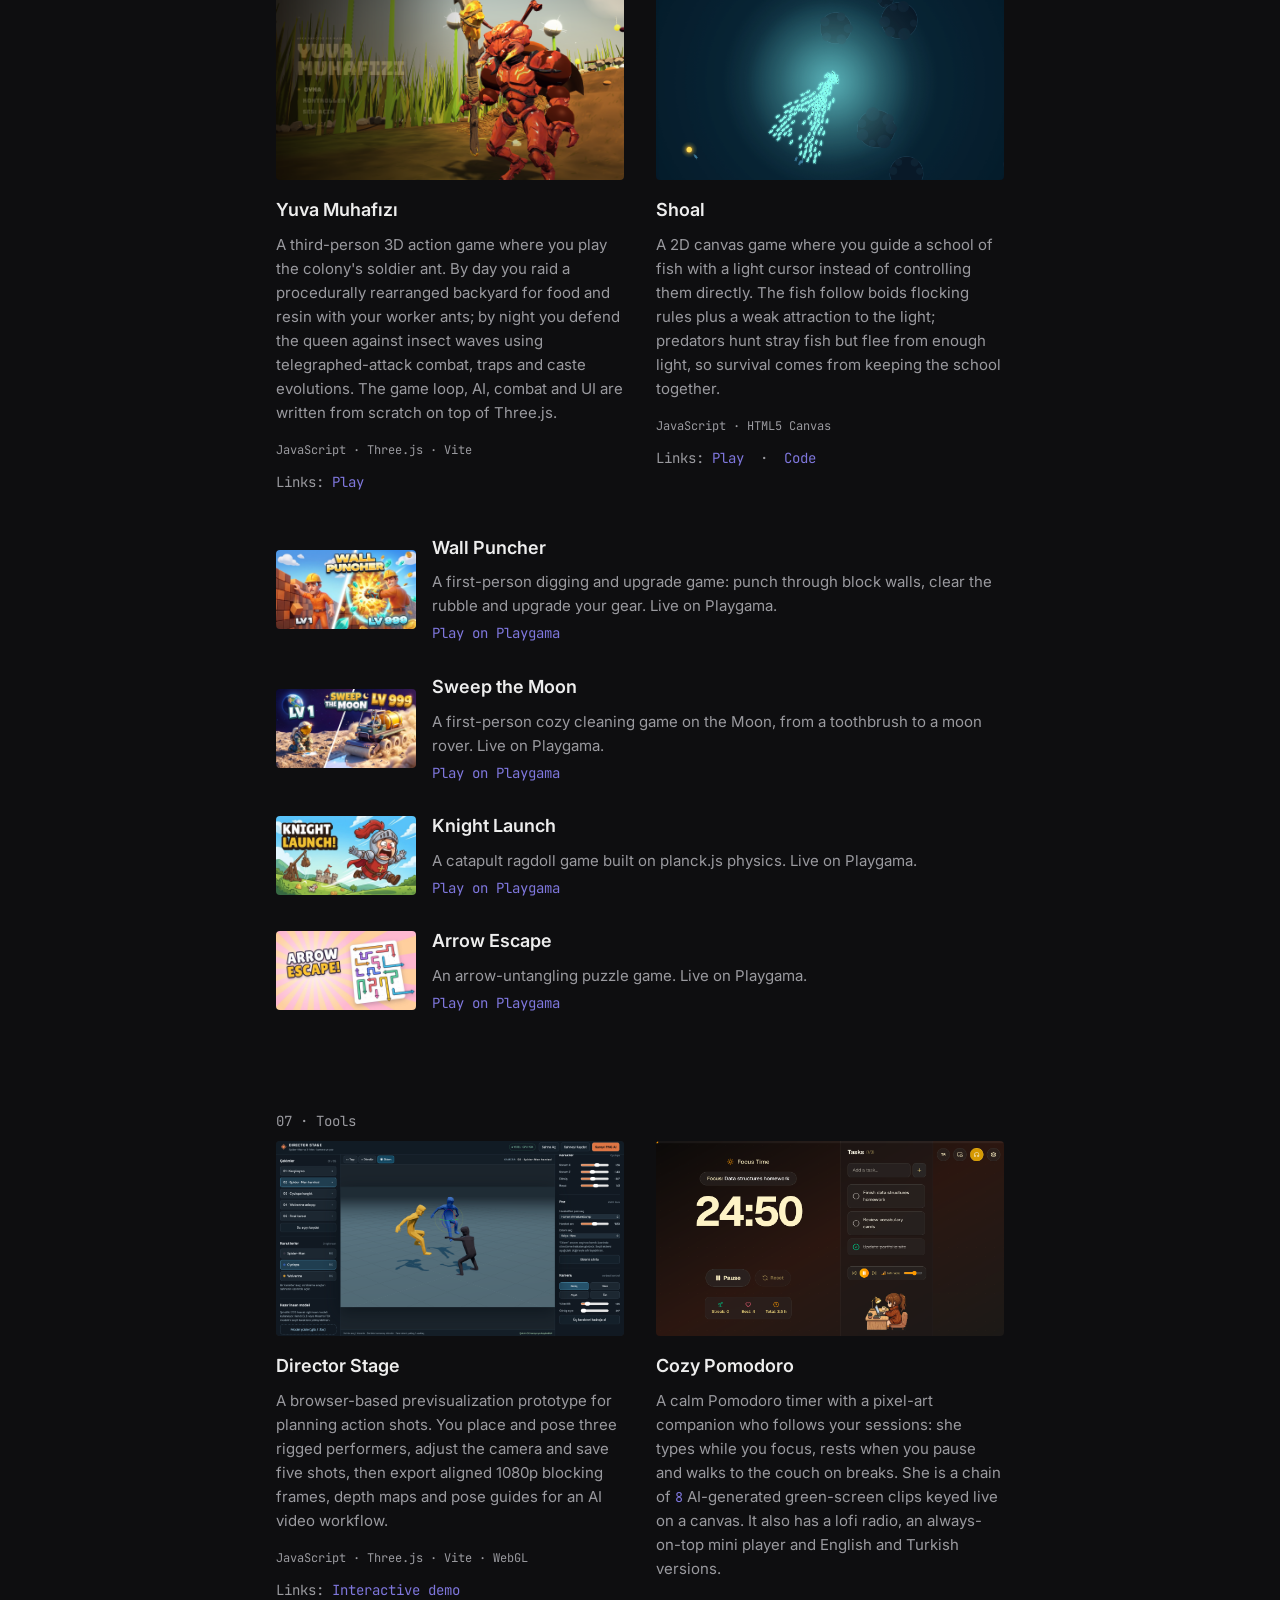
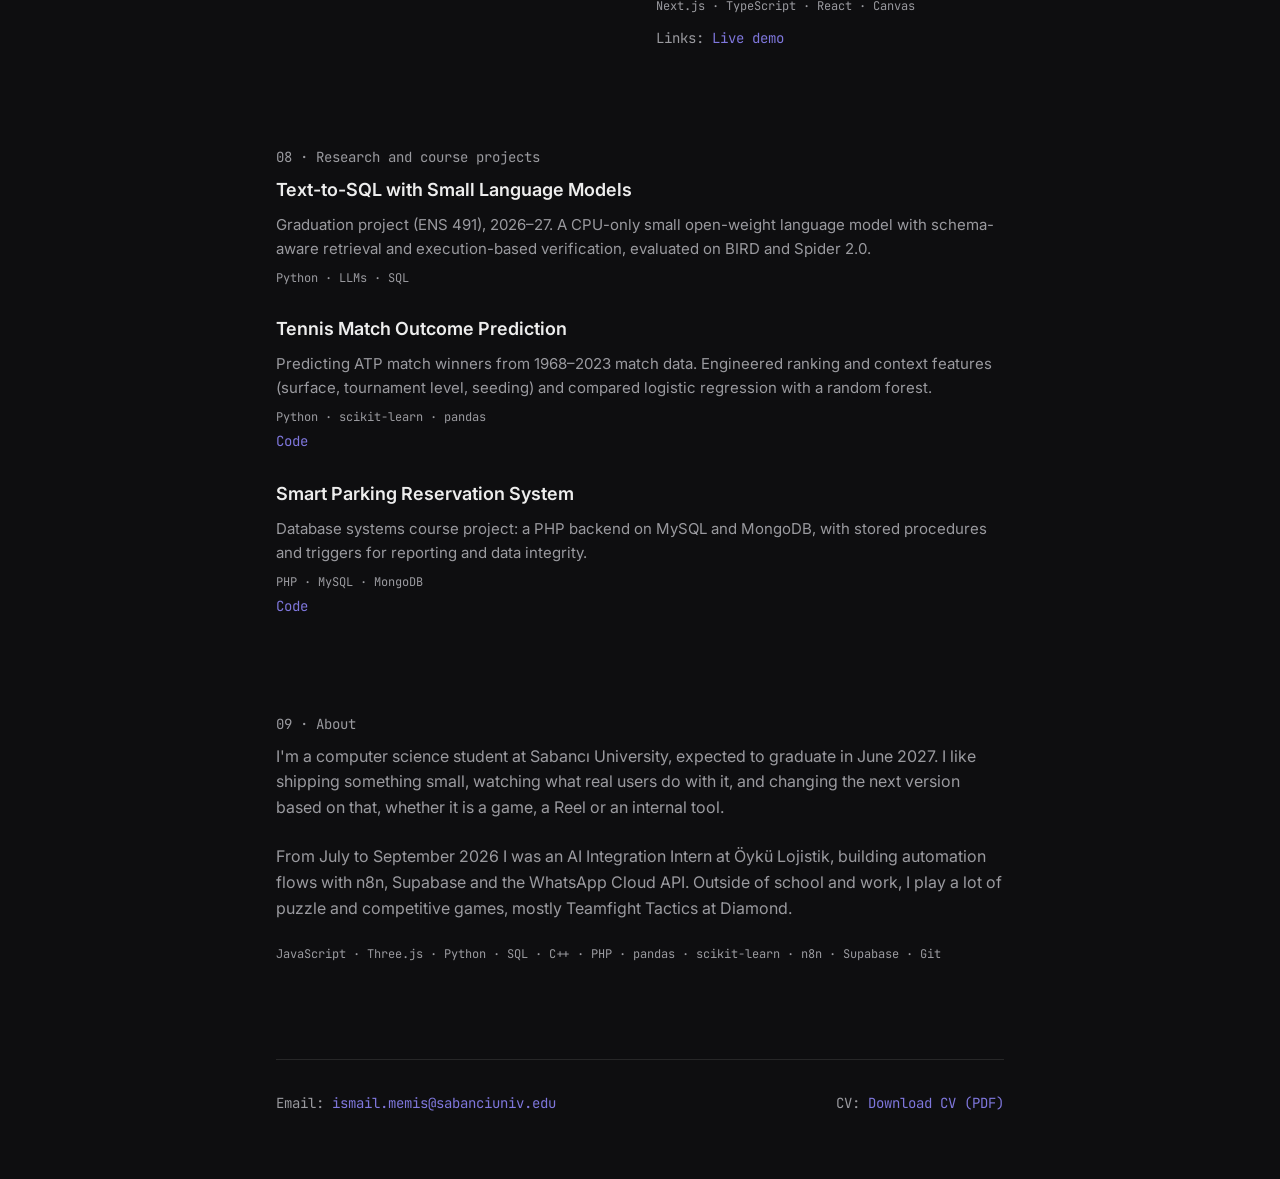
==== commit f2cc69d2: "Update portfolio: 6 live games, Wolf Arena case study, game jams, new stats - Tiny to Titan 2,400+ p" ====
--- a/index.html
+++ b/index.html
@@ -30,7 +30,7 @@
     <header>
       <h1>İsmail Memiş</h1>
       <p class="tagline">I make games, ship them to real players, and use their data to decide what to change next.</p>
-      <p>Computer science student at Sabancı University, expected to graduate in June 2027.</p>
+      <p>Computer science student at Sabancı University, expected to graduate in June 2027. Six of my games are live on Playgama with nearly <span class="accent-number">4,000</span> plays.</p>
 
       <div class="header-links">
         <a href="https://github.com/ismailm1734" aria-label="GitHub" target="_blank" rel="noopener noreferrer">
@@ -50,7 +50,7 @@
       <section class="case-study">
         <div class="section-number">01 · Case study</div>
         <h2>Tiny to Titan</h2>
-        <p class="case-subtitle">3D evolution game with <span class="accent-number">811</span> plays on Playgama, one of my 3 live games there.</p>
+        <p class="case-subtitle">3D evolution game with <span class="accent-number">2,400+</span> plays on Playgama, one of my 6 live games there.</p>
         <img src="assets/tiny-to-titan.jpg" alt="Tiny to Titan cover art: a small worm marked 1 next to a fire-breathing dragon marked 999">
 
         <p class="case-intro">I built a per-animal funnel from the event logs of the first 138 catalog players and found that half of the players who quit stopped at the 3rd to 5th animal, right where the XP needed jumped 5.5×. In v1.2.0 I flattened that curve, reworked the lake zone and tagged every event with its build version to compare releases.</p>
@@ -82,6 +82,41 @@
 
       <section class="case-study">
         <div class="section-number">02 · Case study</div>
+        <h2>Wolf Arena</h2>
+        <p class="case-subtitle">4v4 human-vs-werewolf shooter, live on Playgama, GameDistribution and CrazyGames.</p>
+        <img src="assets/wolf-arena.jpg" alt="Wolf Arena cover art">
+
+        <p class="case-intro">Telemetry showed two problems in the first week. Almost every session started with the tutorial match again (194 tutorial starts in 188 sessions): a save bug on Playgama was resetting rank and gear each time. And about a quarter of players left before pressing Play. I fixed the save layer, made the tutorial match start on its own, and after looking at how comparable shooters onboard players (Krunker, Shell Shockers, Critical Ops, CoD Mobile), cut the tutorial from 9 steps to 4, with the rest taught as one-time hints the first time they are needed.</p>
+
+        <div class="stat-row">
+          <div class="stat">
+            <div class="stat-label">Tutorial steps</div>
+            <div class="stat-value">4</div>
+            <div class="stat-delta">from 9, plus one-time hints</div>
+          </div>
+          <div class="stat">
+            <div class="stat-label">CrazyGames desktop score</div>
+            <div class="stat-value">12/15</div>
+            <div class="stat-delta">"Ready for Full Launch"</div>
+          </div>
+          <div class="stat">
+            <div class="stat-label">CrazyGames plays</div>
+            <div class="stat-value">2,700+</div>
+            <div class="stat-delta">in the first week of testing</div>
+          </div>
+        </div>
+        <p class="stat-note">CrazyGames scorecard and plays from 4–9 November; results of the shorter tutorial are not measured yet.</p>
+
+        <div class="tech-tags">JavaScript · Three.js · bots · telemetry · portal SDKs (Playgama, GameDistribution, CrazyGames)</div>
+        <div class="links-row">
+          Links: <a href="https://playgama.com/game/wolf-arena" target="_blank" rel="noopener noreferrer">Play on Playgama</a>
+          <span class="separator">·</span>
+          <a href="https://gamedistribution.com/games/wolf-arena" target="_blank" rel="noopener noreferrer">GameDistribution</a>
+        </div>
+      </section>
+
+      <section class="case-study">
+        <div class="section-number">03 · Case study</div>
         <h2>Looped Mysteries</h2>
         <p class="case-subtitle">Instagram mystery brand and companion web game.</p>
         <div class="case-gallery">
@@ -90,7 +125,7 @@
           <img src="assets/lm-ghost.jpg" alt="Looped Mysteries case cover: Who is the ghost? Five suspects at a séance table">
         </div>
 
-        <p class="case-intro">Each Reel is a "who is the ___?" mystery with five suspects, and the full case is playable on the web. I treat every Reel as an experiment, changing the next hook and setup based on reach, saves and follows, and the game tracks each case step by step from the first clue to the accusation. The account grew from under 700 to over 4,100 followers in a week, and the first sales came from Instagram traffic.</p>
+        <p class="case-intro">Each Reel is a "who is the ___?" mystery with five suspects, and the full case is playable on the web. I treat every Reel as an experiment, changing the next hook and setup based on reach, saves and follows, and the game tracks each case step by step from the first clue to the accusation. The account grew from under 700 to over 4,100 followers in its first week and to 6,900 by mid-November, and the first sales came from Instagram traffic.</p>
 
         <div class="stat-row">
           <div class="stat">
@@ -100,13 +135,13 @@
           </div>
           <div class="stat">
             <div class="stat-label">Case starts</div>
-            <div class="stat-value">1,939</div>
-            <div class="stat-delta">in the web game</div>
+            <div class="stat-value">3,134</div>
+            <div class="stat-delta">across 11 cases, 1,052 devices</div>
           </div>
           <div class="stat">
             <div class="stat-label">Solve rate</div>
             <div class="stat-value">81%</div>
-            <div class="stat-delta">1,561 of 1,939 cases</div>
+            <div class="stat-delta">2,541 of 3,134 cases</div>
           </div>
         </div>
 
@@ -119,7 +154,7 @@
       </section>
 
       <section class="featured-project">
-        <div class="section-number">03 · Experience</div>
+        <div class="section-number">04 · Experience</div>
         <h2>AI Integration Intern, Öykü Lojistik</h2>
         <p class="case-subtitle">Jul – Sep 2026</p>
         <img src="assets/meeting-assistant.png" alt="Diagram of the Teams Meeting Assistant pipeline, from transcript to email summary and WhatsApp Q&amp;A">
@@ -139,7 +174,37 @@
       </section>
 
       <section class="other-projects">
-        <div class="section-number">04 · More games</div>
+        <div class="section-number">05 · Game jams</div>
+        <ul class="compact-list">
+          <li class="thumb-item">
+            <img src="assets/from-nothing.jpg" alt="From Nothing cover art">
+            <div>
+              <h3>From Nothing</h3>
+              <p>Micro Jam 068, 48 hours. A natural-selection sandbox with code-generated art and sound, its levels balanced with automated playtest simulations. 2nd of 42 for Theme.</p>
+              <div class="links-row"><a href="https://ismailm1734.itch.io/from-nothing" target="_blank" rel="noopener noreferrer">Play on itch.io</a></div>
+            </div>
+          </li>
+          <li class="thumb-item">
+            <img src="assets/hollow-manor.jpg" alt="Hollow Manor cover art">
+            <div>
+              <h3>Hollow Manor</h3>
+              <p>Micro Jam 069, 48 hours. A 3D haunted-house game built around the jam's "haunted keyboard controls" rule.</p>
+              <div class="links-row"><a href="https://ismailm1734.itch.io/hollow-manor" target="_blank" rel="noopener noreferrer">Play on itch.io</a></div>
+            </div>
+          </li>
+          <li class="thumb-item">
+            <img src="assets/future-home.jpg" alt="Future Home cover art">
+            <div>
+              <h3>Future Home</h3>
+              <p>Zoud GameLab financial literacy jam. A cozy life sim where you are a home robot quietly steering a young adult's money for nine months, with a full game design document and budget.</p>
+              <div class="links-row"><a href="https://ismailm1734.itch.io/future-home" target="_blank" rel="noopener noreferrer">Play on itch.io</a></div>
+            </div>
+          </li>
+        </ul>
+      </section>
+
+      <section class="other-projects">
+        <div class="section-number">06 · More games</div>
         <div class="projects-grid">
 
           <article class="project-card">
@@ -171,6 +236,22 @@
         </div>
         <ul class="compact-list compact-list--after-grid">
           <li class="thumb-item">
+            <img src="assets/wall-puncher.jpg" alt="Wall Puncher cover art">
+            <div>
+              <h3>Wall Puncher</h3>
+              <p>A first-person digging and upgrade game: punch through block walls, clear the rubble and upgrade your gear. Live on Playgama.</p>
+              <div class="links-row"><a href="https://playgama.com/game/wall-puncher" target="_blank" rel="noopener noreferrer">Play on Playgama</a></div>
+            </div>
+          </li>
+          <li class="thumb-item">
+            <img src="assets/sweep-the-moon.jpg" alt="Sweep the Moon cover art">
+            <div>
+              <h3>Sweep the Moon</h3>
+              <p>A first-person cozy cleaning game on the Moon, from a toothbrush to a moon rover. Live on Playgama.</p>
+              <div class="links-row"><a href="https://playgama.com/game/sweep-the-moon" target="_blank" rel="noopener noreferrer">Play on Playgama</a></div>
+            </div>
+          </li>
+          <li class="thumb-item">
             <img src="assets/knight-launch.jpg" alt="Knight Launch cover: a screaming knight flying through the air from a trebuchet">
             <div>
               <h3>Knight Launch</h3>
@@ -190,7 +271,7 @@
       </section>
 
       <section class="other-projects">
-        <div class="section-number">05 · Tools</div>
+        <div class="section-number">07 · Tools</div>
         <div class="projects-grid">
 
           <article class="project-card">
@@ -221,11 +302,11 @@
       </section>
 
       <section class="course-projects">
-        <div class="section-number">06 · Research and course projects</div>
+        <div class="section-number">08 · Research and course projects</div>
         <ul class="compact-list">
           <li>
             <h3>Text-to-SQL with Small Language Models</h3>
-            <p>Graduation project (ENS 491), 2026–27. A CPU-only ~1B-parameter model with schema-aware retrieval and execution-based verification, evaluated on BIRD and Spider 2.0.</p>
+            <p>Graduation project (ENS 491), 2026–27. A CPU-only small open-weight language model with schema-aware retrieval and execution-based verification, evaluated on BIRD and Spider 2.0.</p>
             <div class="tech-tags">Python · LLMs · SQL</div>
           </li>
           <li>
@@ -244,7 +325,7 @@
       </section>
 
       <section class="about">
-        <div class="section-number">07 · About</div>
+        <div class="section-number">09 · About</div>
         <div class="about-content">
           <p>I'm a computer science student at Sabancı University, expected to graduate in June 2027. I like shipping something small, watching what real users do with it, and changing the next version based on that, whether it is a game, a Reel or an internal tool.</p>
           <p>From July to September 2026 I was an AI Integration Intern at Öykü Lojistik, building automation flows with n8n, Supabase and the WhatsApp Cloud API. Outside of school and work, I play a lot of puzzle and competitive games, mostly Teamfight Tactics at Diamond.</p>
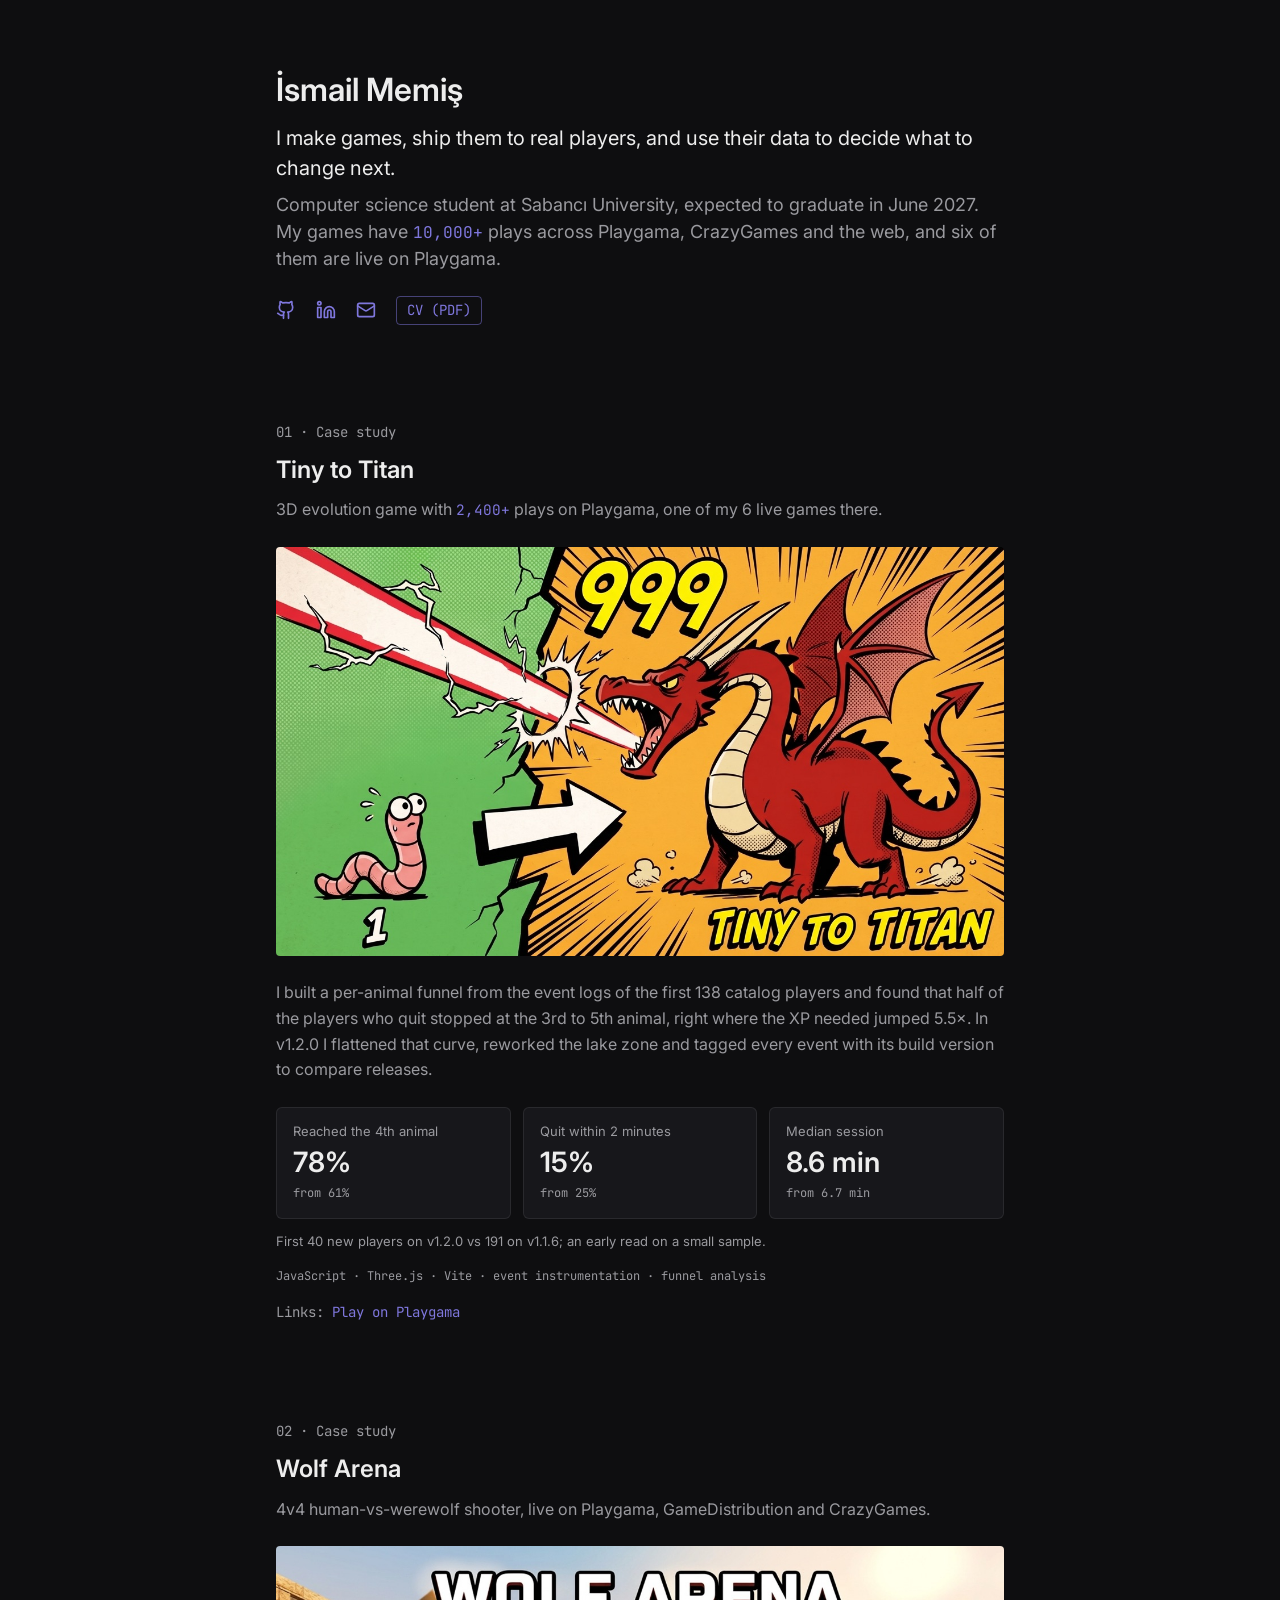
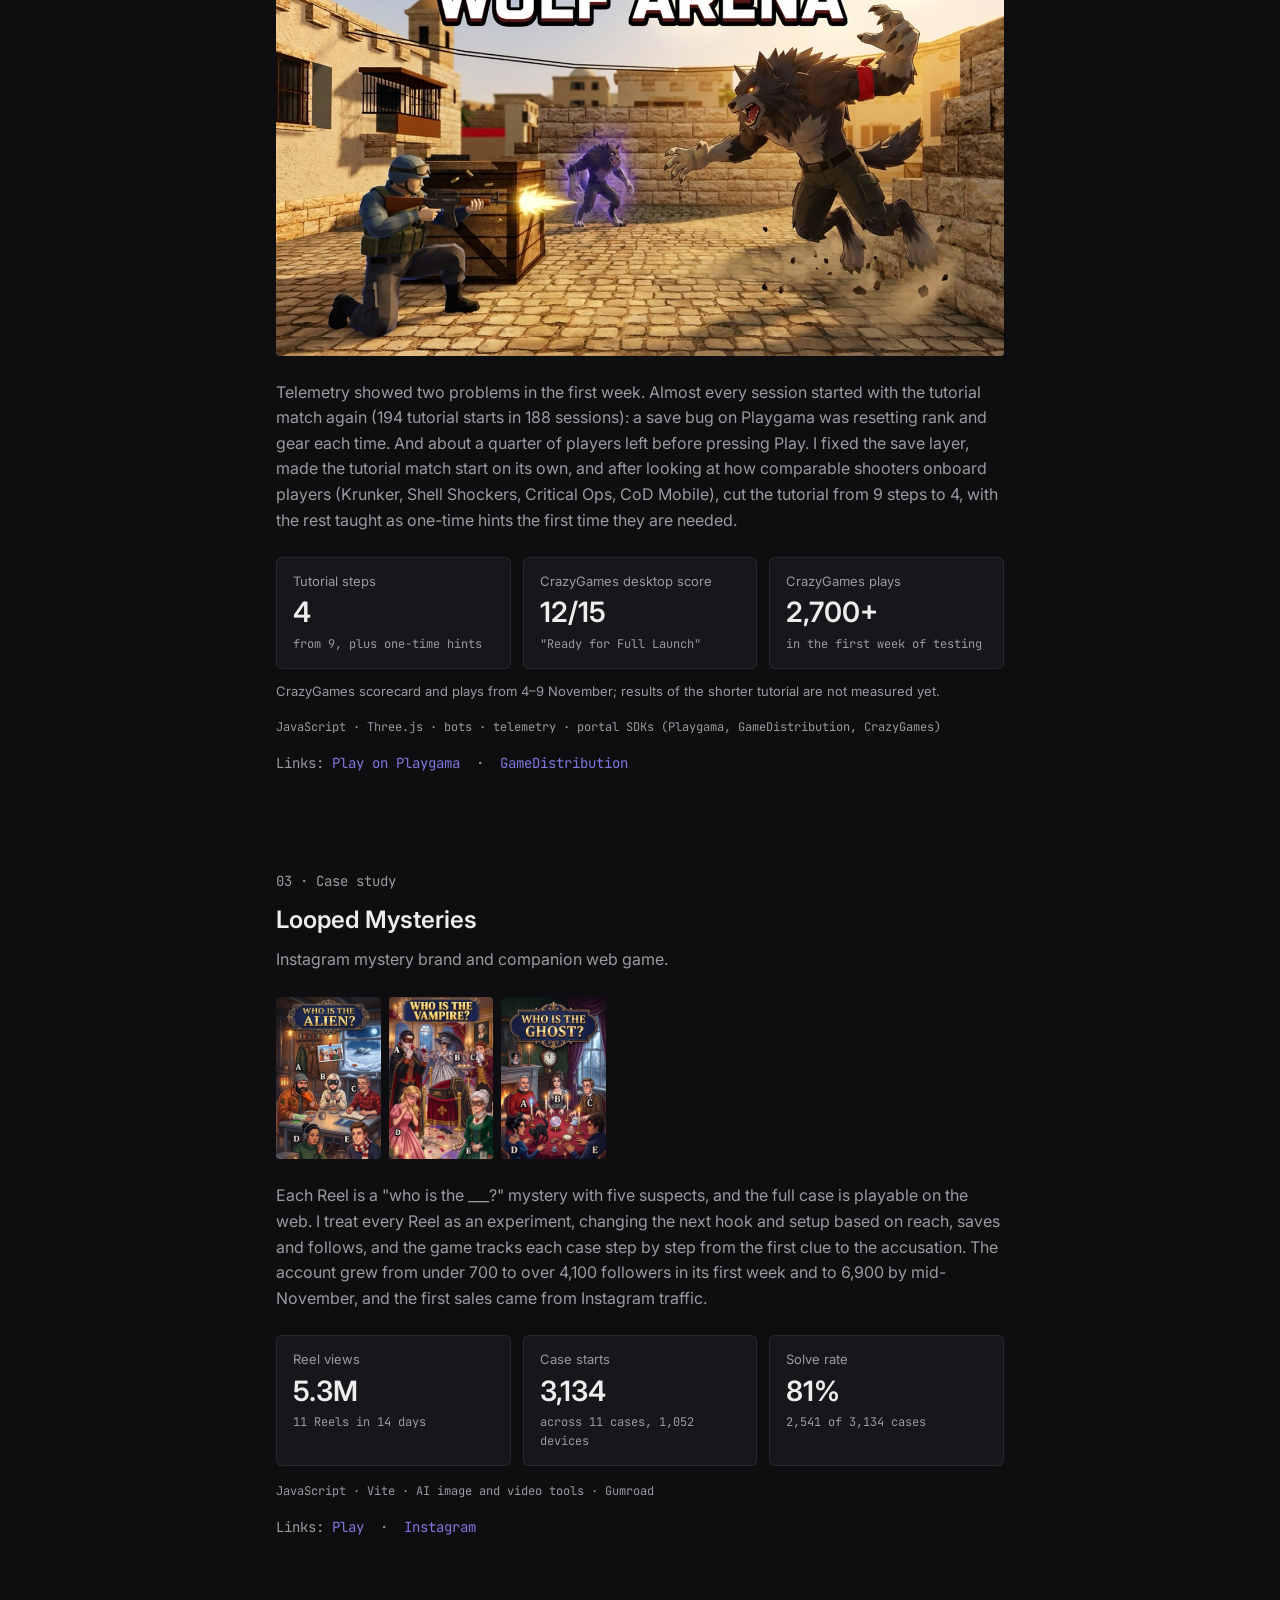
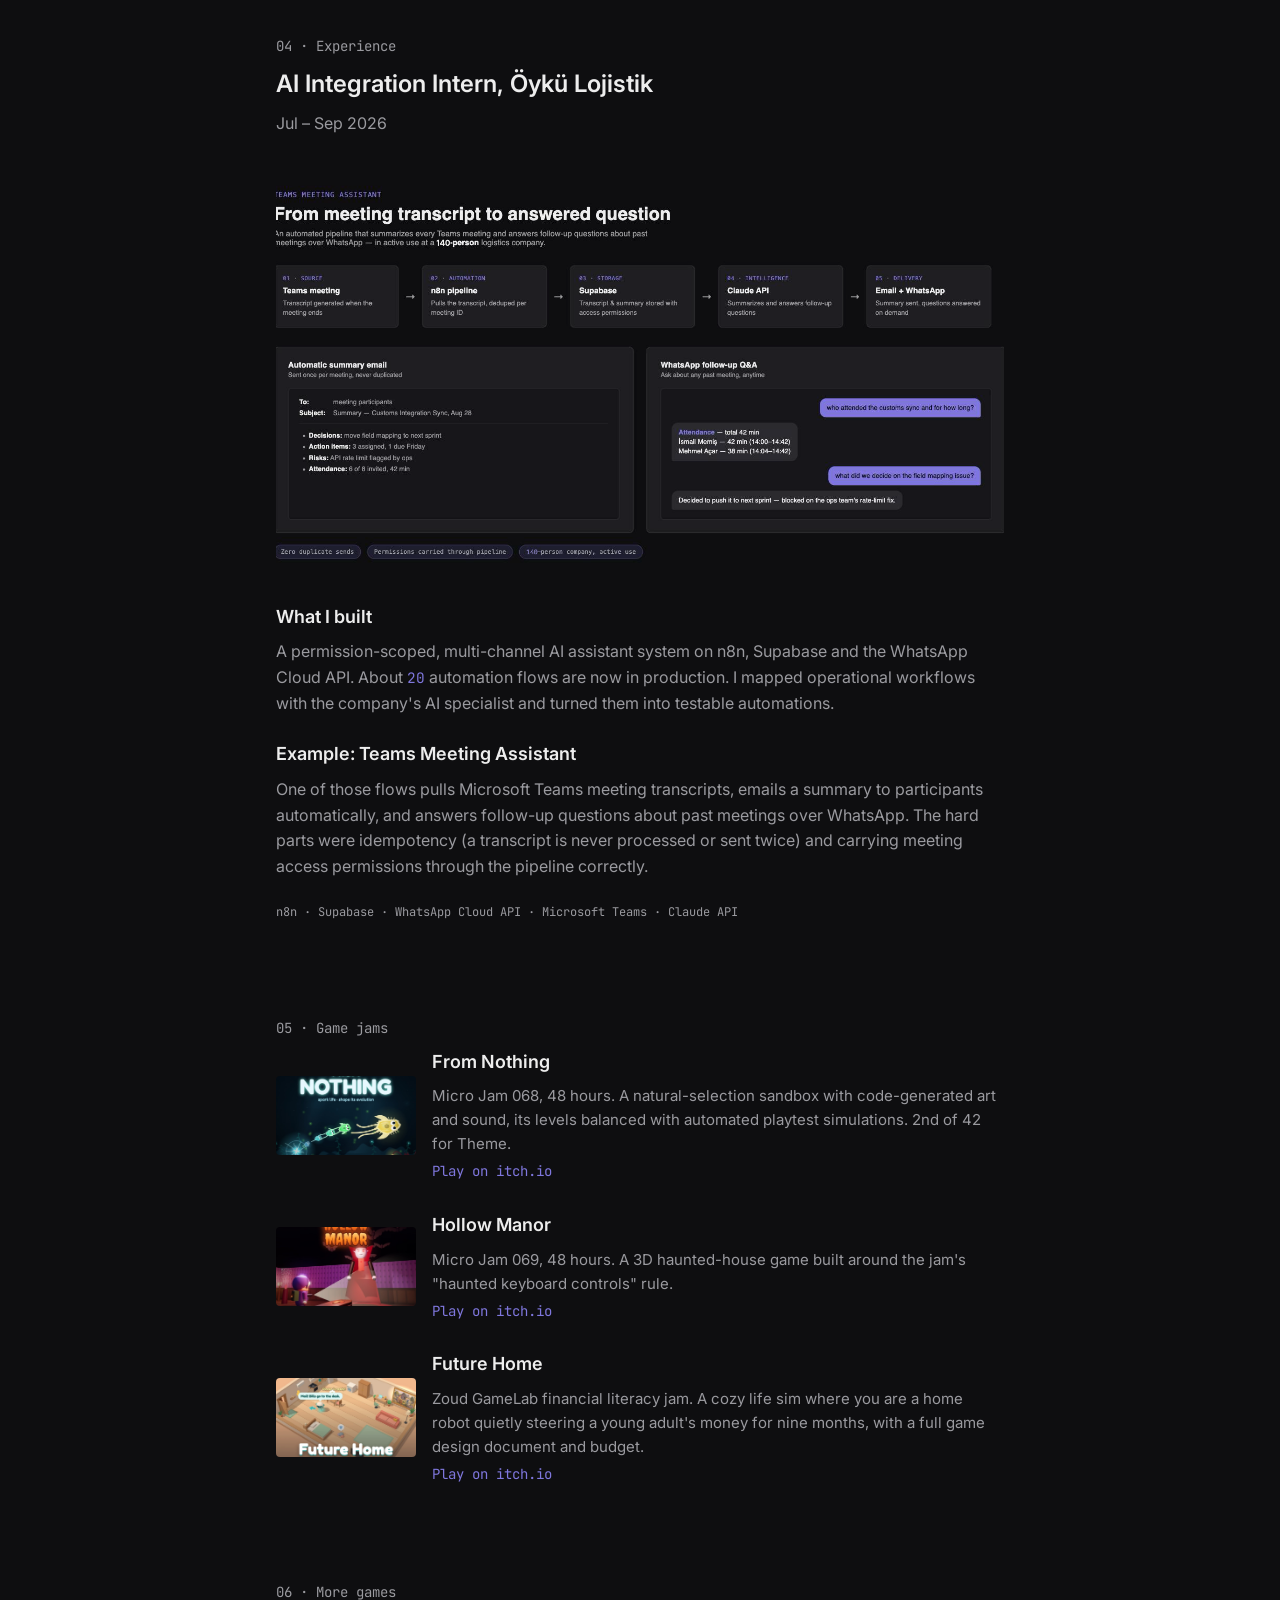
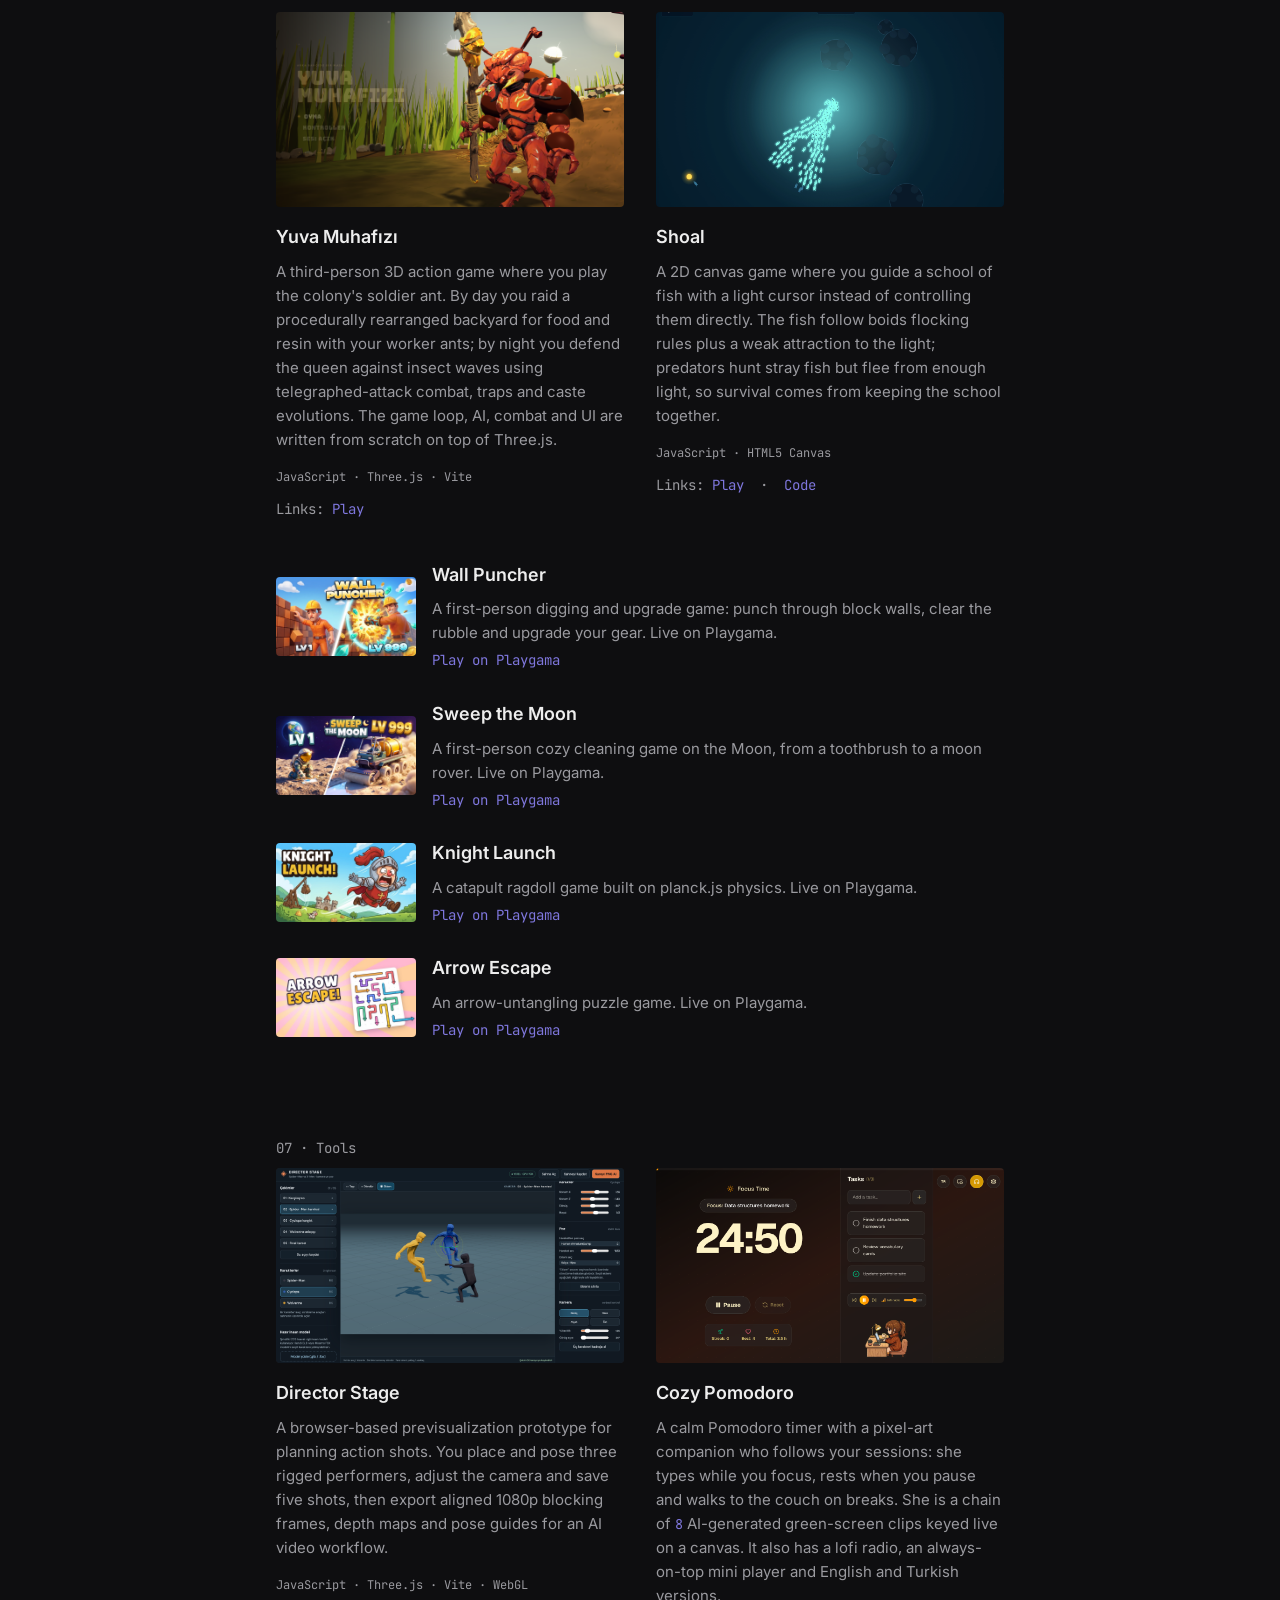
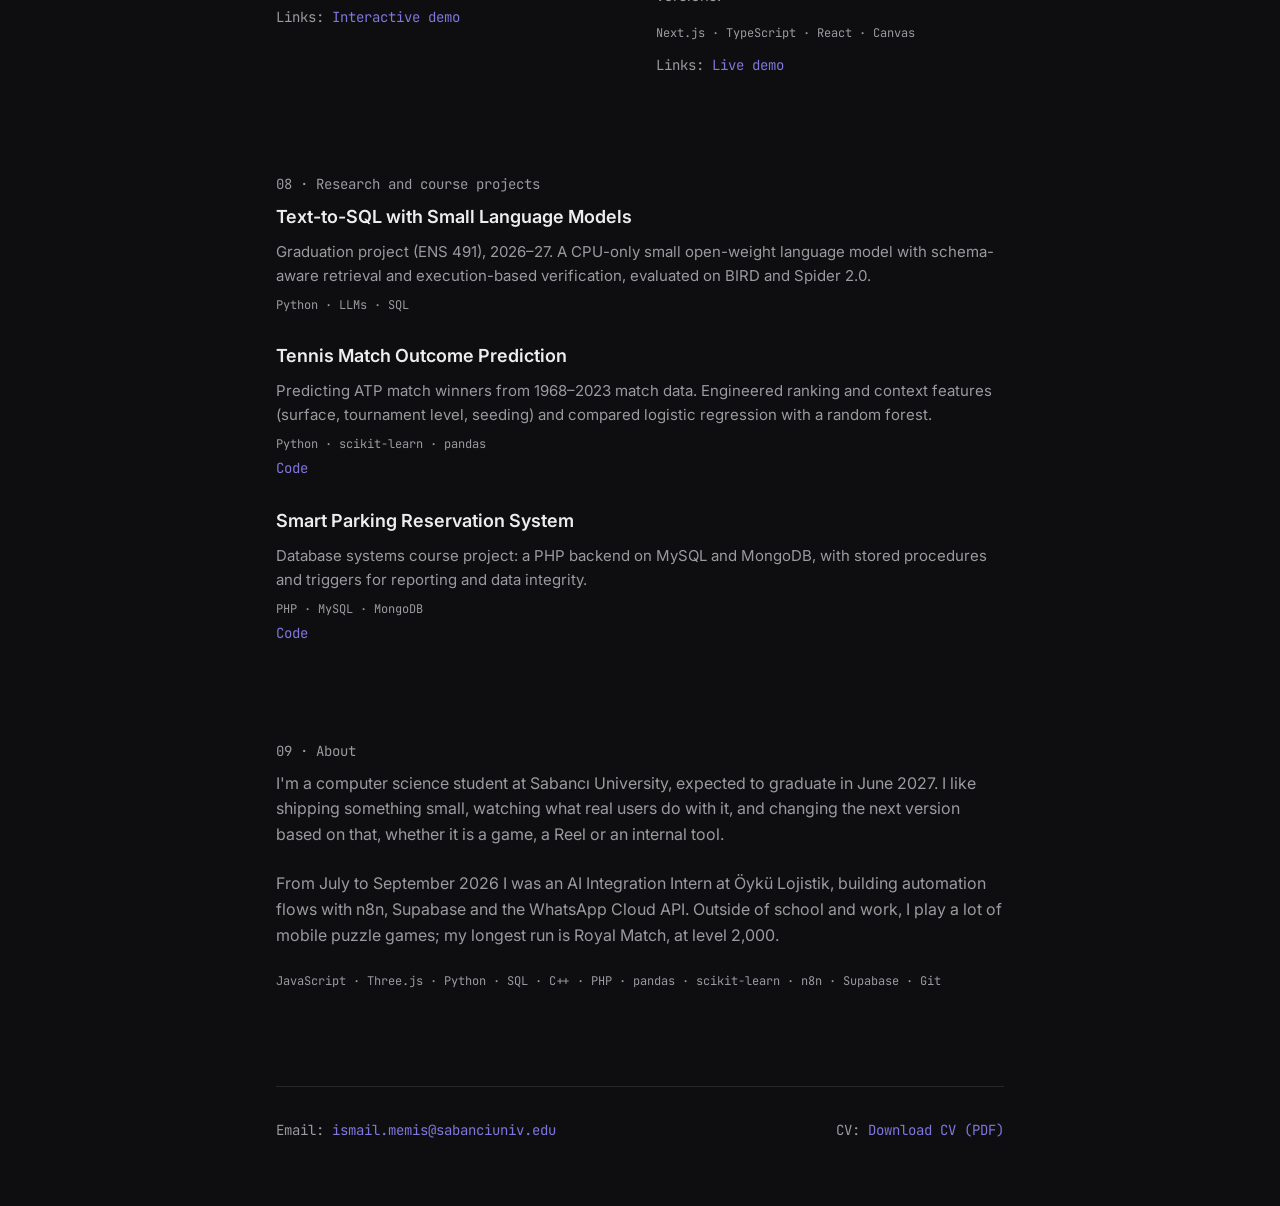
==== commit 38a14b56: "Portfolio: 10,000+ total plays, update About Co-Authored-By: Claude Opus 5.5 <noreply@anthropic.com>" ====
--- a/index.html
+++ b/index.html
@@ -30,7 +30,7 @@
     <header>
       <h1>İsmail Memiş</h1>
       <p class="tagline">I make games, ship them to real players, and use their data to decide what to change next.</p>
-      <p>Computer science student at Sabancı University, expected to graduate in June 2027. Six of my games are live on Playgama with nearly <span class="accent-number">4,000</span> plays.</p>
+      <p>Computer science student at Sabancı University, expected to graduate in June 2027. My games have <span class="accent-number">10,000+</span> plays across Playgama, CrazyGames and the web, and six of them are live on Playgama.</p>
 
       <div class="header-links">
         <a href="https://github.com/ismailm1734" aria-label="GitHub" target="_blank" rel="noopener noreferrer">
@@ -328,7 +328,7 @@
         <div class="section-number">09 · About</div>
         <div class="about-content">
           <p>I'm a computer science student at Sabancı University, expected to graduate in June 2027. I like shipping something small, watching what real users do with it, and changing the next version based on that, whether it is a game, a Reel or an internal tool.</p>
-          <p>From July to September 2026 I was an AI Integration Intern at Öykü Lojistik, building automation flows with n8n, Supabase and the WhatsApp Cloud API. Outside of school and work, I play a lot of puzzle and competitive games, mostly Teamfight Tactics at Diamond.</p>
+          <p>From July to September 2026 I was an AI Integration Intern at Öykü Lojistik, building automation flows with n8n, Supabase and the WhatsApp Cloud API. Outside of school and work, I play a lot of mobile puzzle games; my longest run is Royal Match, at level 2,000.</p>
           <div class="tech-tags">JavaScript · Three.js · Python · SQL · C++ · PHP · pandas · scikit-learn · n8n · Supabase · Git</div>
         </div>
       </section>
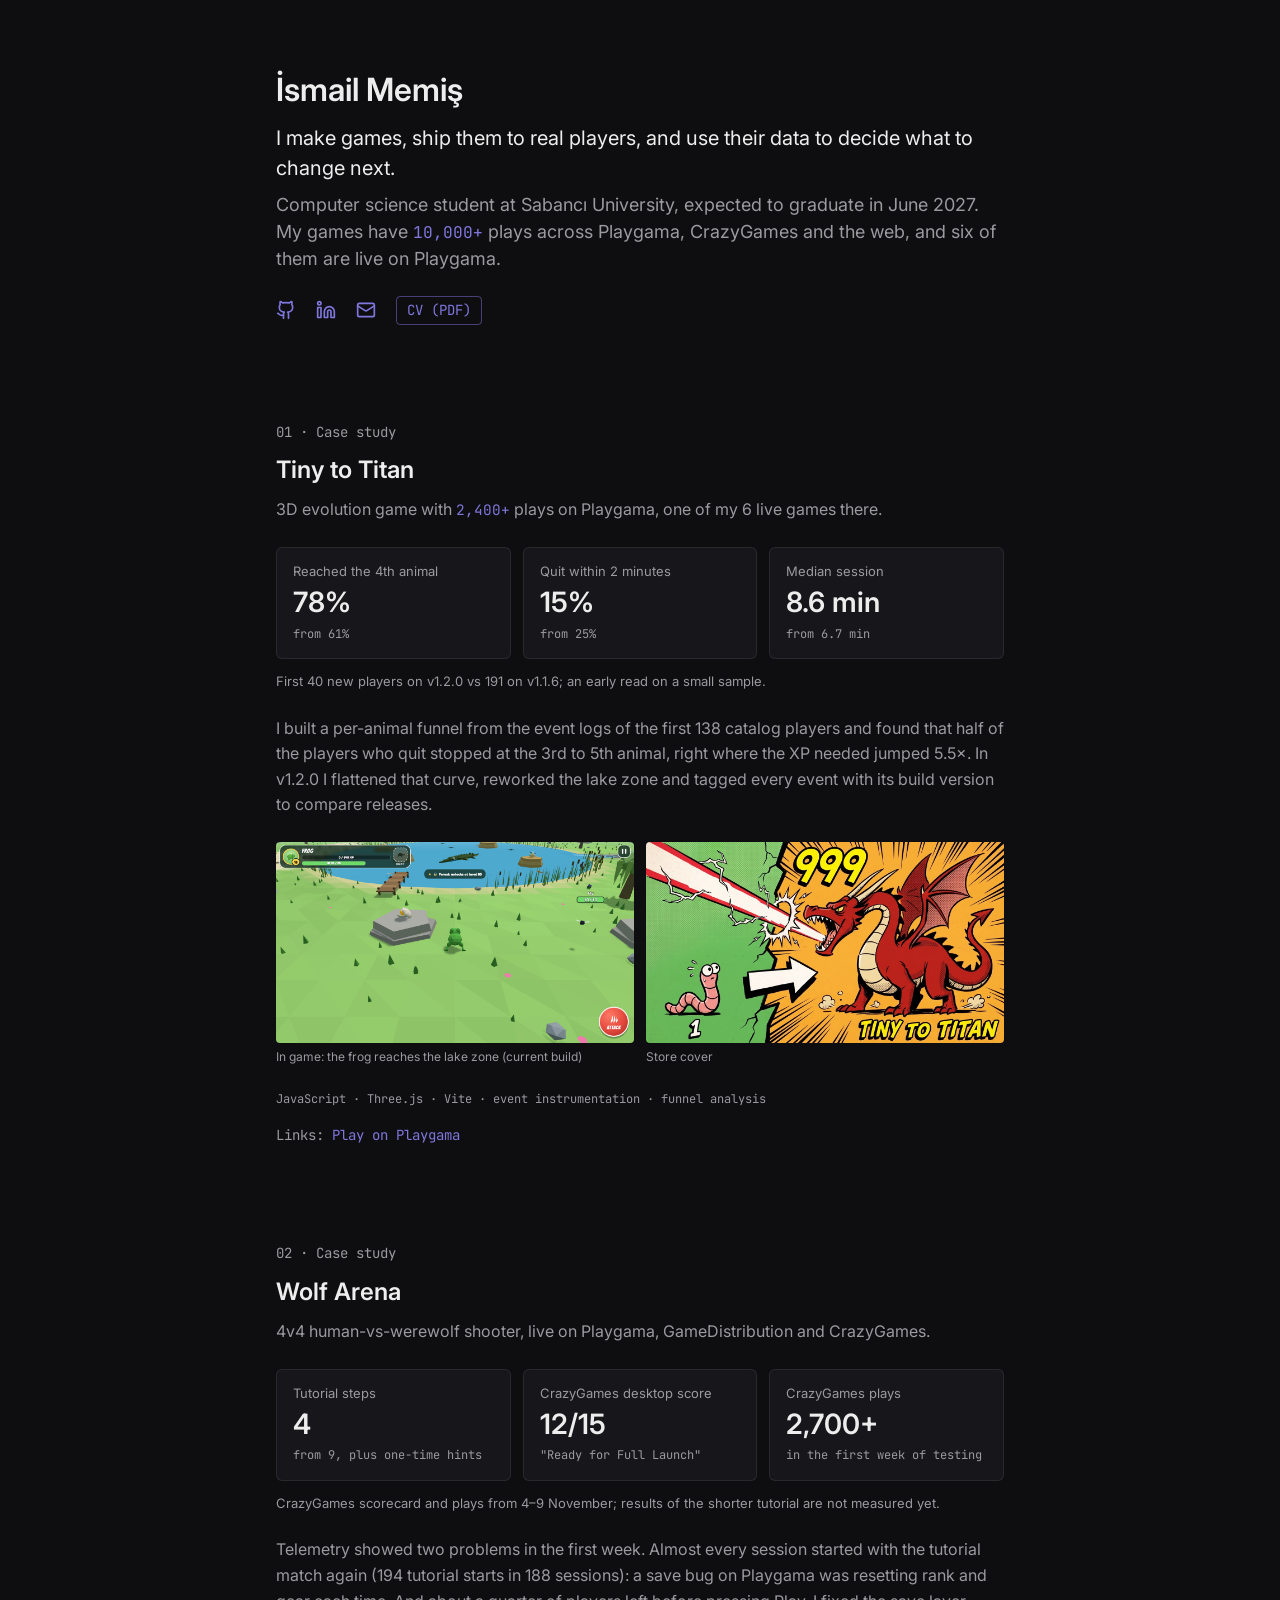
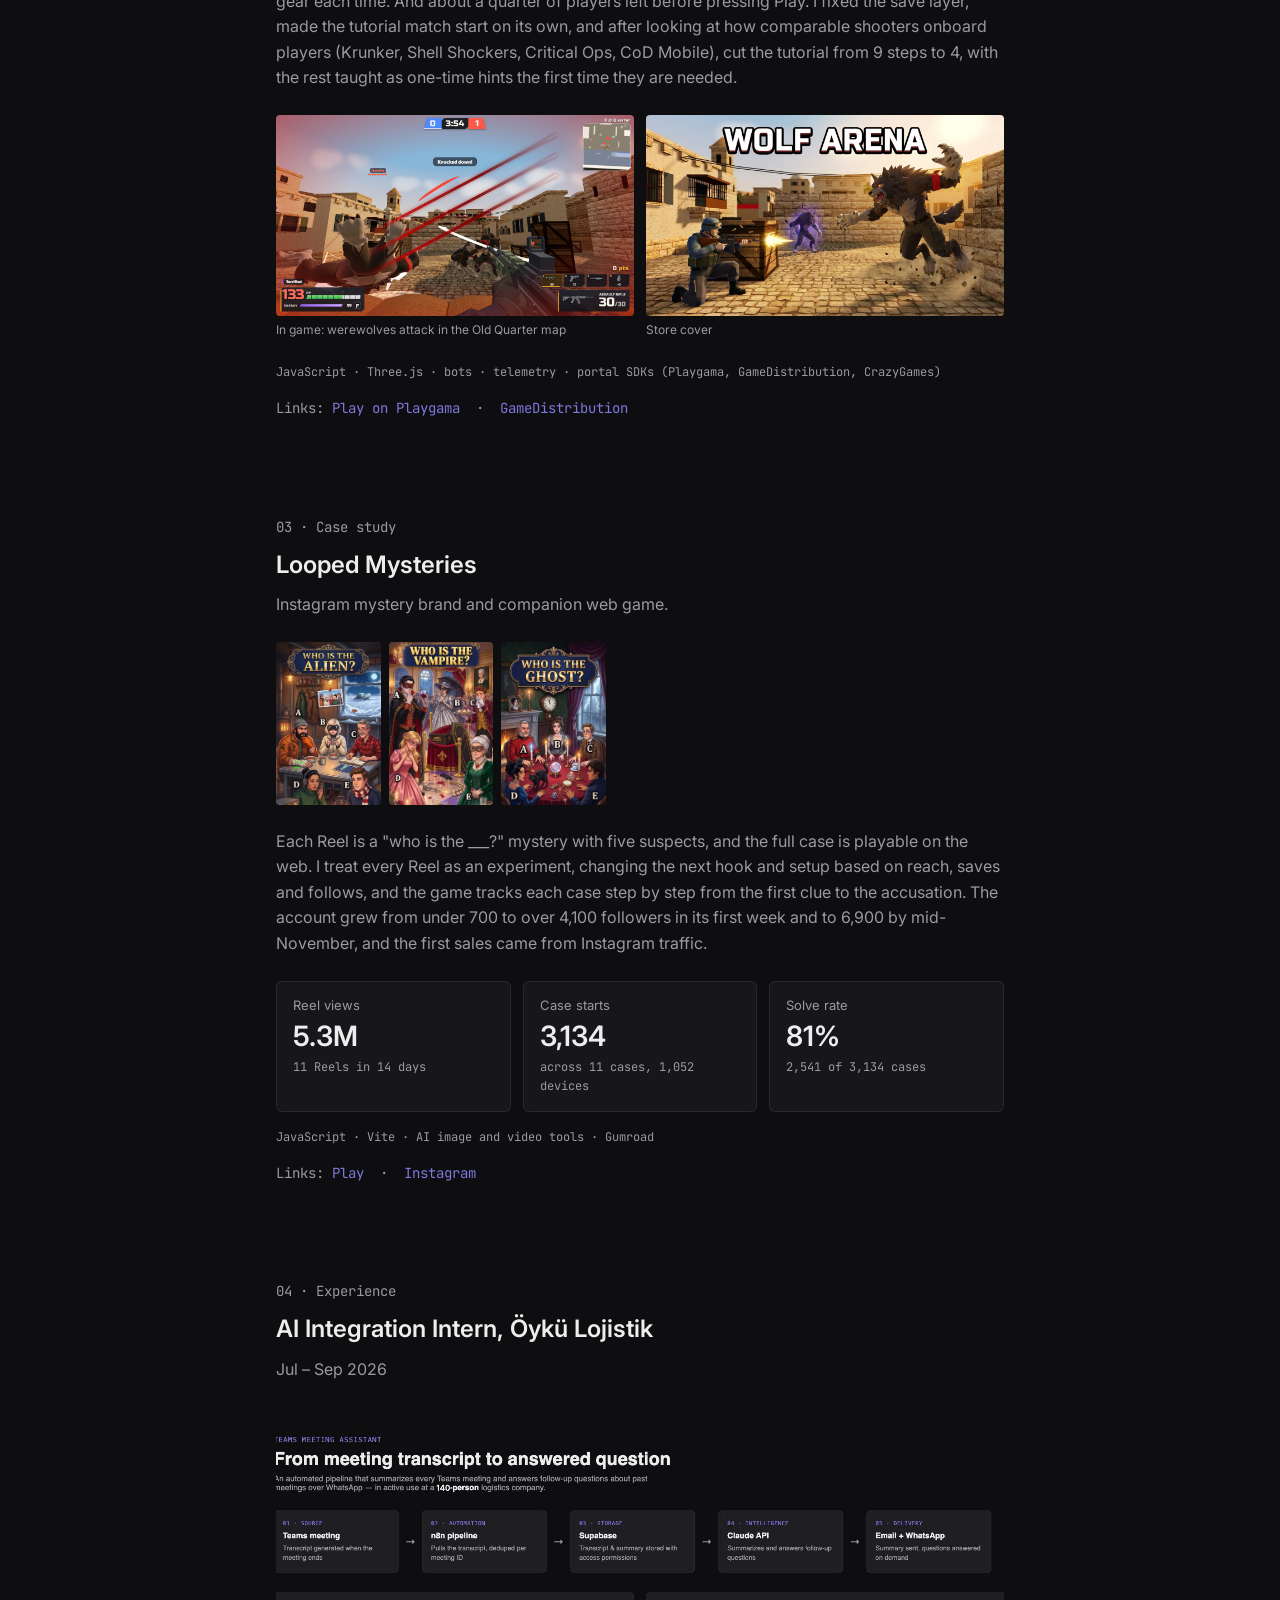
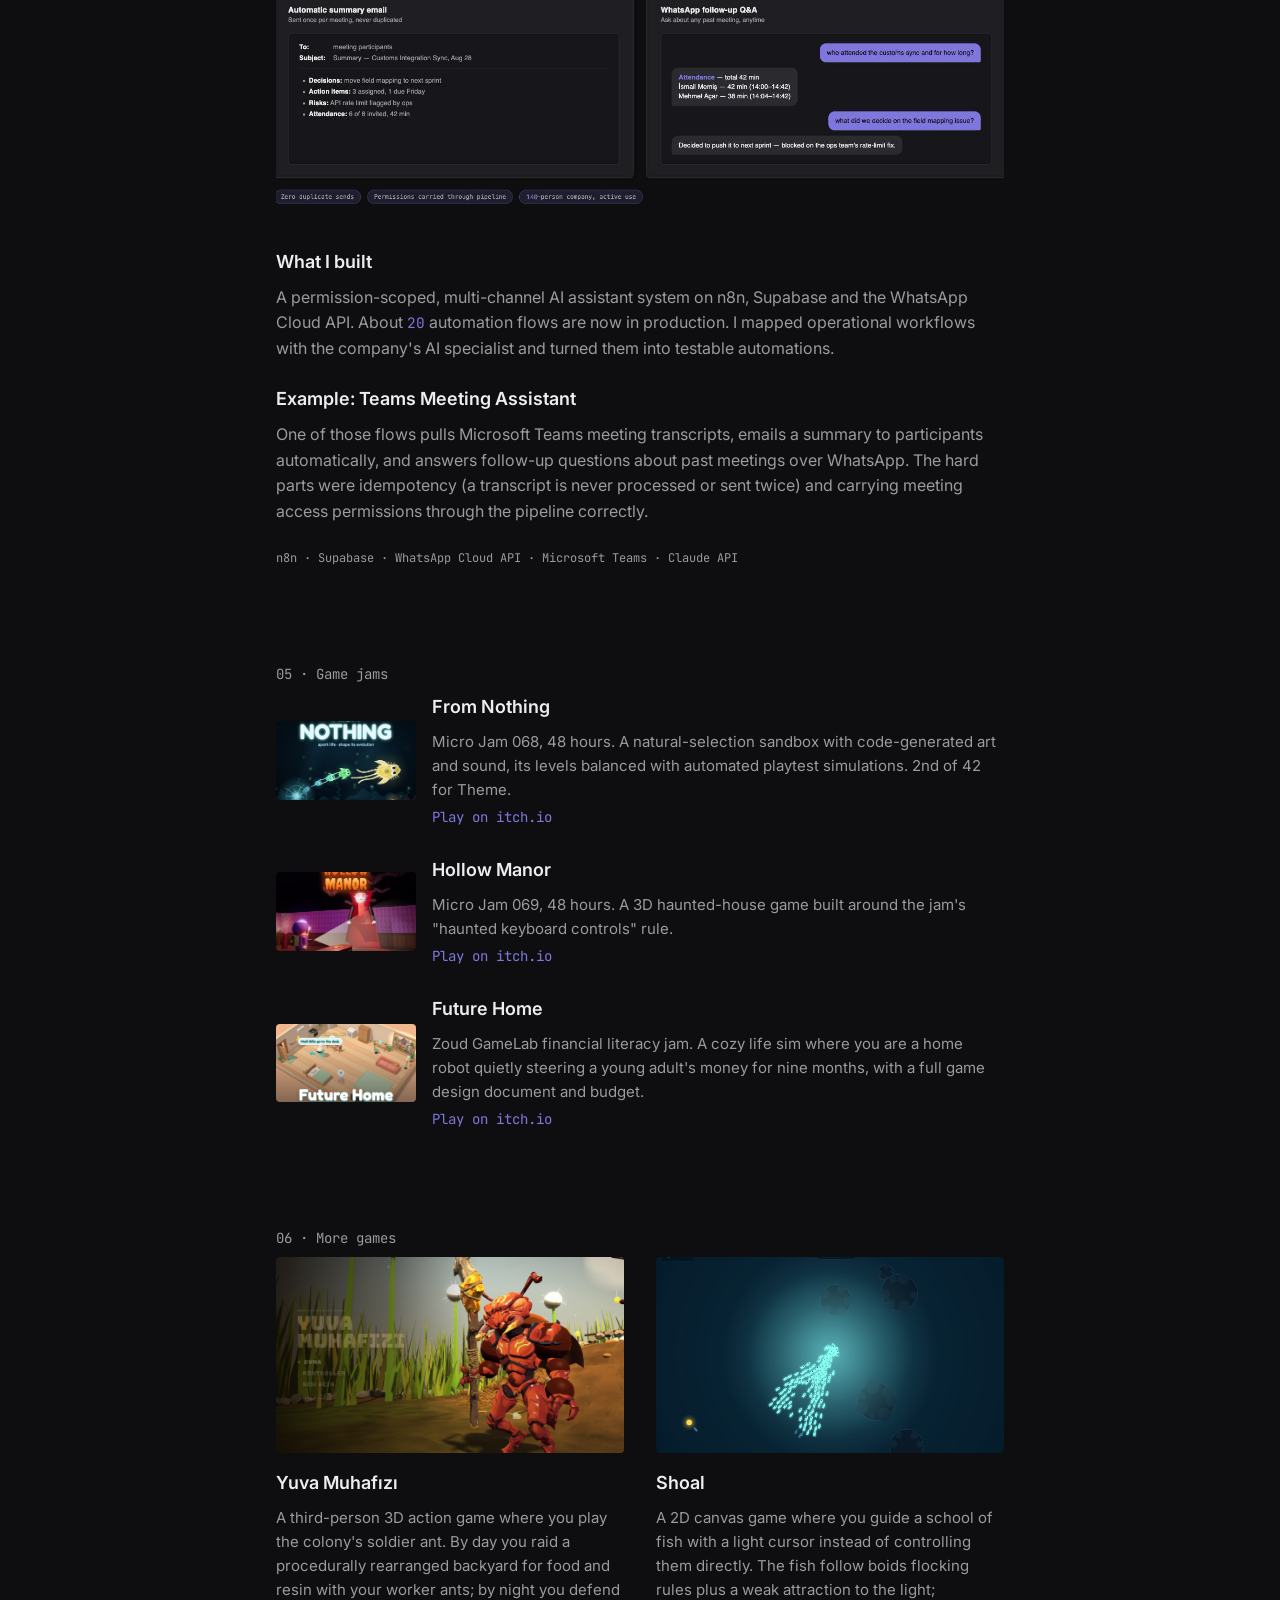
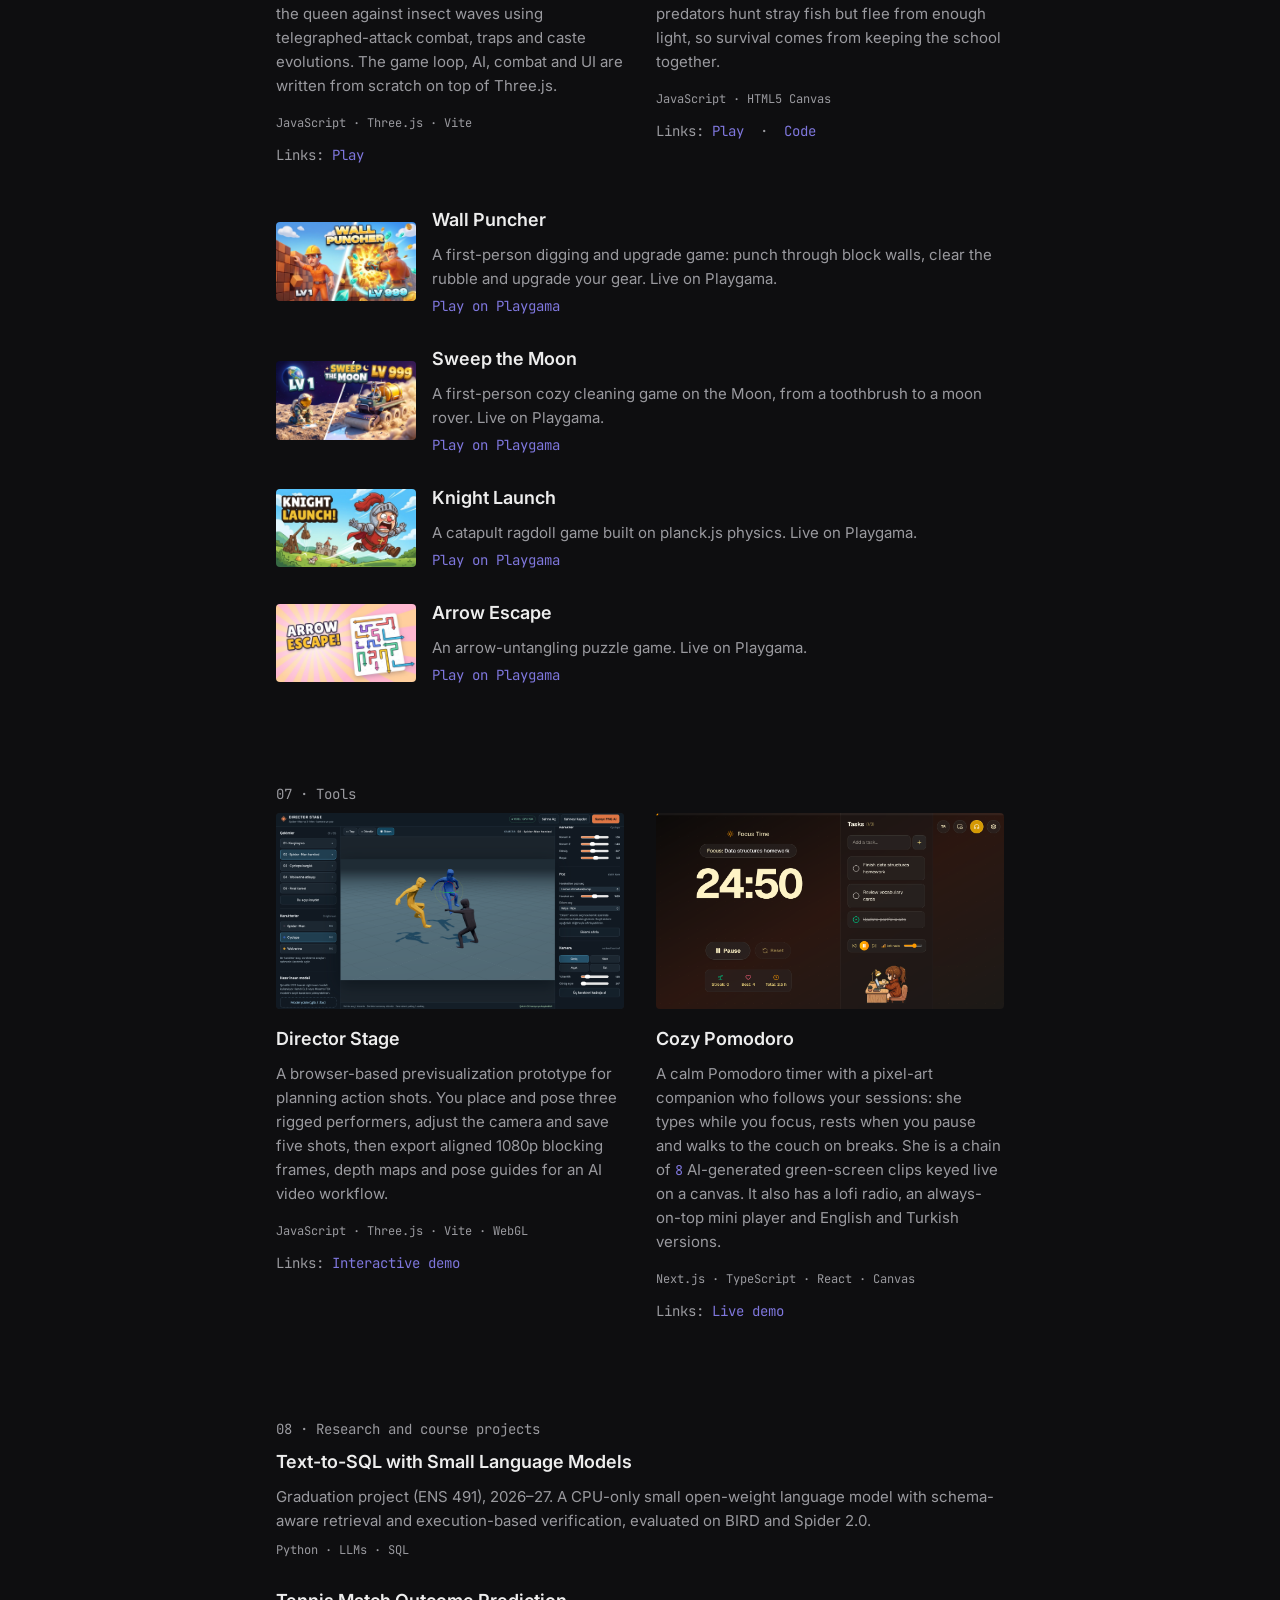
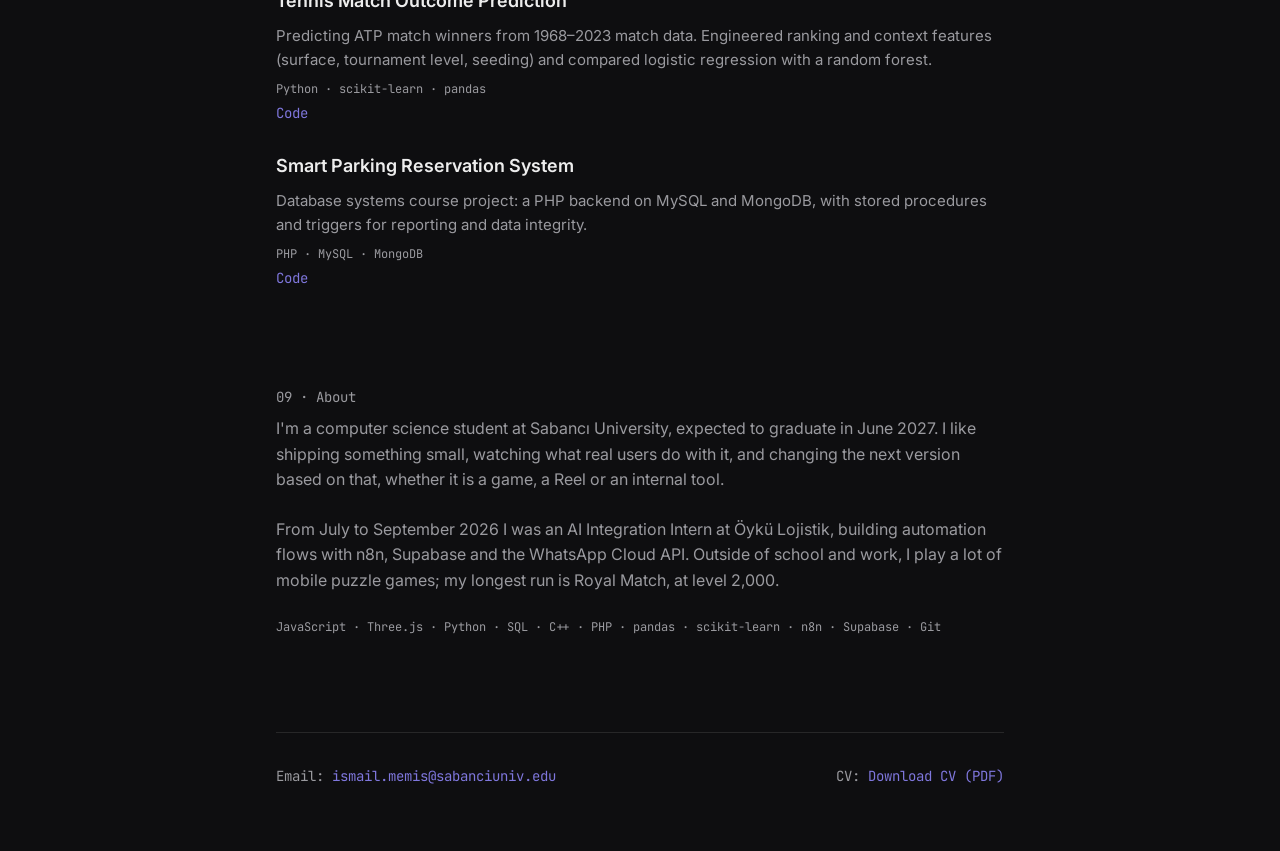
==== commit 6af0a133: "Case studies: stats first, smaller cover next to an in-game screenshot Co-Authored-By: Claude Opus 5" ====
--- a/index.html
+++ b/index.html
@@ -12,18 +12,20 @@
   <meta property="og:description" content="Computer science student at Sabancı University (expected June 2027). I make games, ship them to real players and use their data to decide what to change next.">
   <meta property="og:type" content="website">
   <meta property="og:url" content="https://ismailm1734.github.io/">
-  <meta property="og:image" content="https://ismailm1734.github.io/assets/tiny-to-titan.jpg">
+  <meta property="og:image" content="https://ismailm1734.github.io/assets/og-cover.jpg">
+  <meta property="og:image:width" content="1200">
+  <meta property="og:image:height" content="627">
 
   <meta name="twitter:card" content="summary_large_image">
   <meta name="twitter:title" content="İsmail Memiş - Portfolio">
   <meta name="twitter:description" content="Computer science student at Sabancı University (expected June 2027). I make games, ship them to real players and use their data to decide what to change next.">
-  <meta name="twitter:image" content="https://ismailm1734.github.io/assets/tiny-to-titan.jpg">
+  <meta name="twitter:image" content="https://ismailm1734.github.io/assets/og-cover.jpg">
 
   <link rel="preconnect" href="https://fonts.googleapis.com">
   <link rel="preconnect" href="https://fonts.gstatic.com" crossorigin>
   <link href="https://fonts.googleapis.com/css2?family=Inter:wght@400;600&family=JetBrains+Mono:wght@400;600&display=swap" rel="stylesheet">
 
-  <link rel="stylesheet" href="style.css">
+  <link rel="stylesheet" href="style.css?v=20261118">
 </head>
 <body>
   <div class="container">
@@ -51,9 +53,6 @@
         <div class="section-number">01 · Case study</div>
         <h2>Tiny to Titan</h2>
         <p class="case-subtitle">3D evolution game with <span class="accent-number">2,400+</span> plays on Playgama, one of my 6 live games there.</p>
-        <img src="assets/tiny-to-titan.jpg" alt="Tiny to Titan cover art: a small worm marked 1 next to a fire-breathing dragon marked 999">
-
-        <p class="case-intro">I built a per-animal funnel from the event logs of the first 138 catalog players and found that half of the players who quit stopped at the 3rd to 5th animal, right where the XP needed jumped 5.5×. In v1.2.0 I flattened that curve, reworked the lake zone and tagged every event with its build version to compare releases.</p>
 
         <div class="stat-row">
           <div class="stat">
@@ -73,6 +72,19 @@
           </div>
         </div>
         <p class="stat-note">First 40 new players on v1.2.0 vs 191 on v1.1.6; an early read on a small sample.</p>
+
+        <p class="case-intro">I built a per-animal funnel from the event logs of the first 138 catalog players and found that half of the players who quit stopped at the 3rd to 5th animal, right where the XP needed jumped 5.5×. In v1.2.0 I flattened that curve, reworked the lake zone and tagged every event with its build version to compare releases.</p>
+
+        <div class="case-media">
+          <figure>
+            <img src="assets/tiny-to-titan-gameplay.jpg" alt="Tiny to Titan gameplay: the player as a frog reaching the lake zone, with the XP bar and next animal at the top" loading="lazy">
+            <figcaption>In game: the frog reaches the lake zone (current build)</figcaption>
+          </figure>
+          <figure>
+            <img src="assets/tiny-to-titan.jpg" alt="Tiny to Titan cover art: a small worm marked 1 next to a fire-breathing dragon marked 999" loading="lazy">
+            <figcaption>Store cover</figcaption>
+          </figure>
+        </div>
 
         <div class="tech-tags">JavaScript · Three.js · Vite · event instrumentation · funnel analysis</div>
         <div class="links-row">
@@ -84,9 +96,6 @@
         <div class="section-number">02 · Case study</div>
         <h2>Wolf Arena</h2>
         <p class="case-subtitle">4v4 human-vs-werewolf shooter, live on Playgama, GameDistribution and CrazyGames.</p>
-        <img src="assets/wolf-arena.jpg" alt="Wolf Arena cover art">
-
-        <p class="case-intro">Telemetry showed two problems in the first week. Almost every session started with the tutorial match again (194 tutorial starts in 188 sessions): a save bug on Playgama was resetting rank and gear each time. And about a quarter of players left before pressing Play. I fixed the save layer, made the tutorial match start on its own, and after looking at how comparable shooters onboard players (Krunker, Shell Shockers, Critical Ops, CoD Mobile), cut the tutorial from 9 steps to 4, with the rest taught as one-time hints the first time they are needed.</p>
 
         <div class="stat-row">
           <div class="stat">
@@ -106,6 +115,19 @@
           </div>
         </div>
         <p class="stat-note">CrazyGames scorecard and plays from 4–9 November; results of the shorter tutorial are not measured yet.</p>
+
+        <p class="case-intro">Telemetry showed two problems in the first week. Almost every session started with the tutorial match again (194 tutorial starts in 188 sessions): a save bug on Playgama was resetting rank and gear each time. And about a quarter of players left before pressing Play. I fixed the save layer, made the tutorial match start on its own, and after looking at how comparable shooters onboard players (Krunker, Shell Shockers, Critical Ops, CoD Mobile), cut the tutorial from 9 steps to 4, with the rest taught as one-time hints the first time they are needed.</p>
+
+        <div class="case-media">
+          <figure>
+            <img src="assets/wolf-arena-gameplay.jpg" alt="Wolf Arena gameplay: werewolves attacking the player in the Old Quarter map, with the match HUD" loading="lazy">
+            <figcaption>In game: werewolves attack in the Old Quarter map</figcaption>
+          </figure>
+          <figure>
+            <img src="assets/wolf-arena.jpg" alt="Wolf Arena cover art" loading="lazy">
+            <figcaption>Store cover</figcaption>
+          </figure>
+        </div>
 
         <div class="tech-tags">JavaScript · Three.js · bots · telemetry · portal SDKs (Playgama, GameDistribution, CrazyGames)</div>
         <div class="links-row">
--- a/style.css
+++ b/style.css
@@ -374,3 +374,34 @@
   object-fit: cover;
   background-color: #1e1e23;
 }
+
+/* Case study media: gameplay + cover side by side, smaller than full width */
+.case-media {
+  display: grid;
+  grid-template-columns: 1fr 1fr;
+  gap: 0.75rem;
+  margin-bottom: 1.5rem;
+}
+
+.case-media figure {
+  margin: 0;
+}
+
+.case-media img {
+  width: 100%;
+  border-radius: 4px;
+  background-color: #1e1e23;
+  aspect-ratio: 16/9;
+  object-fit: cover;
+}
+
+.case-media figcaption {
+  color: var(--text-secondary);
+  font-size: 0.75rem;
+  margin-top: 0.375rem;
+  line-height: 1.4;
+}
+
+.case-study .stat-row + .stat-note {
+  margin-bottom: 1.5rem;
+}
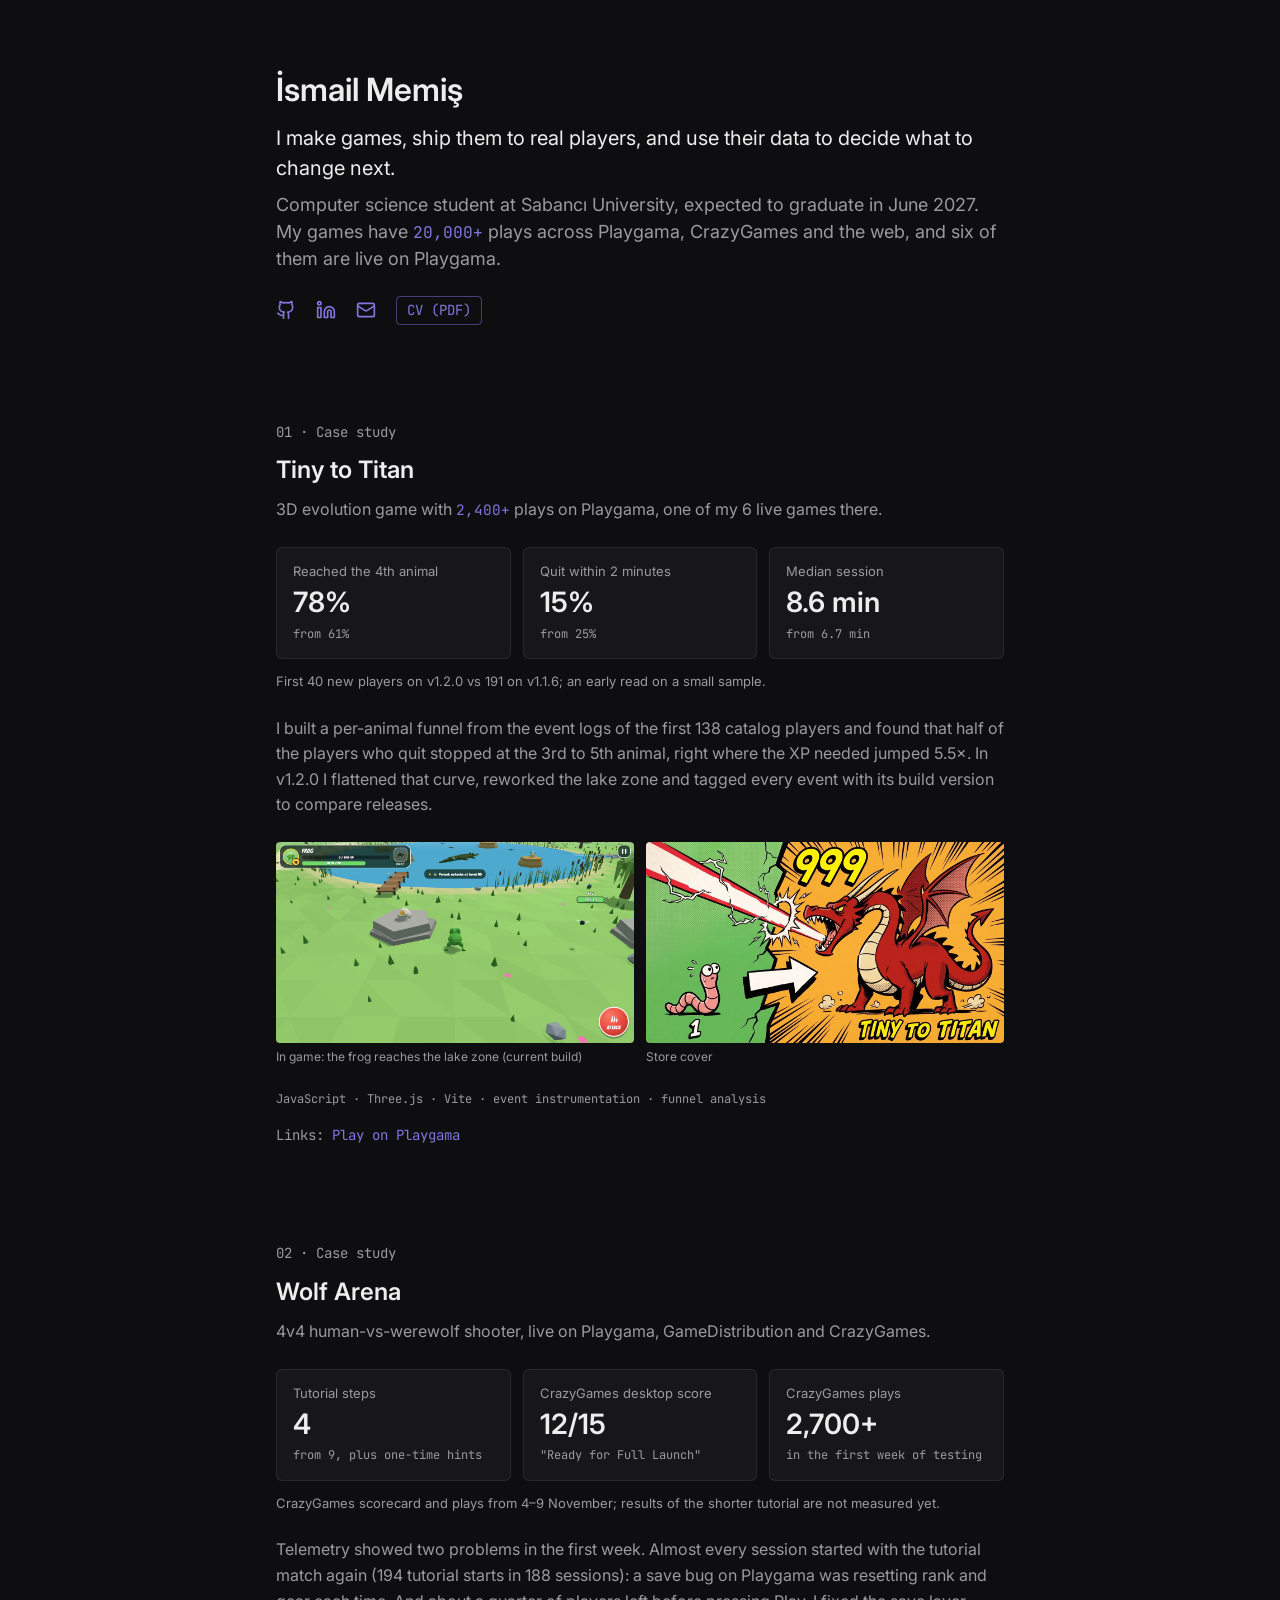
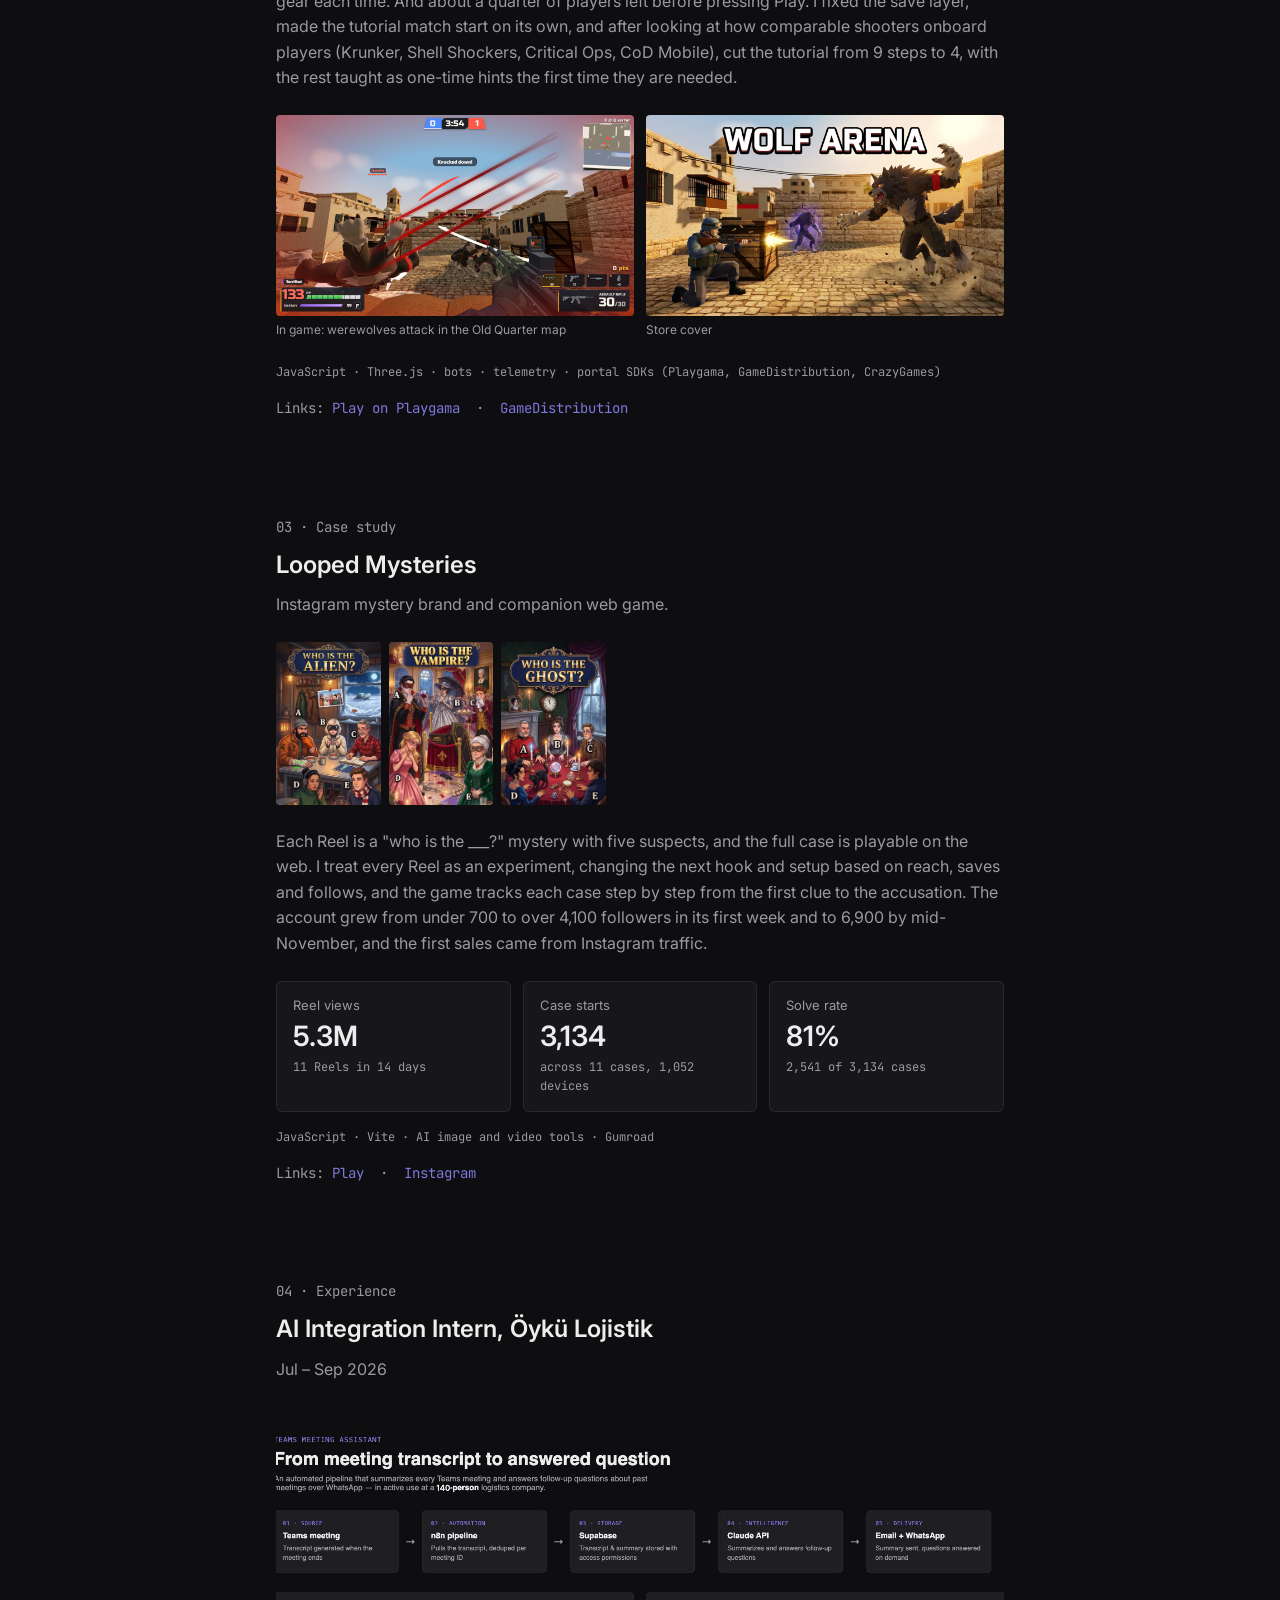
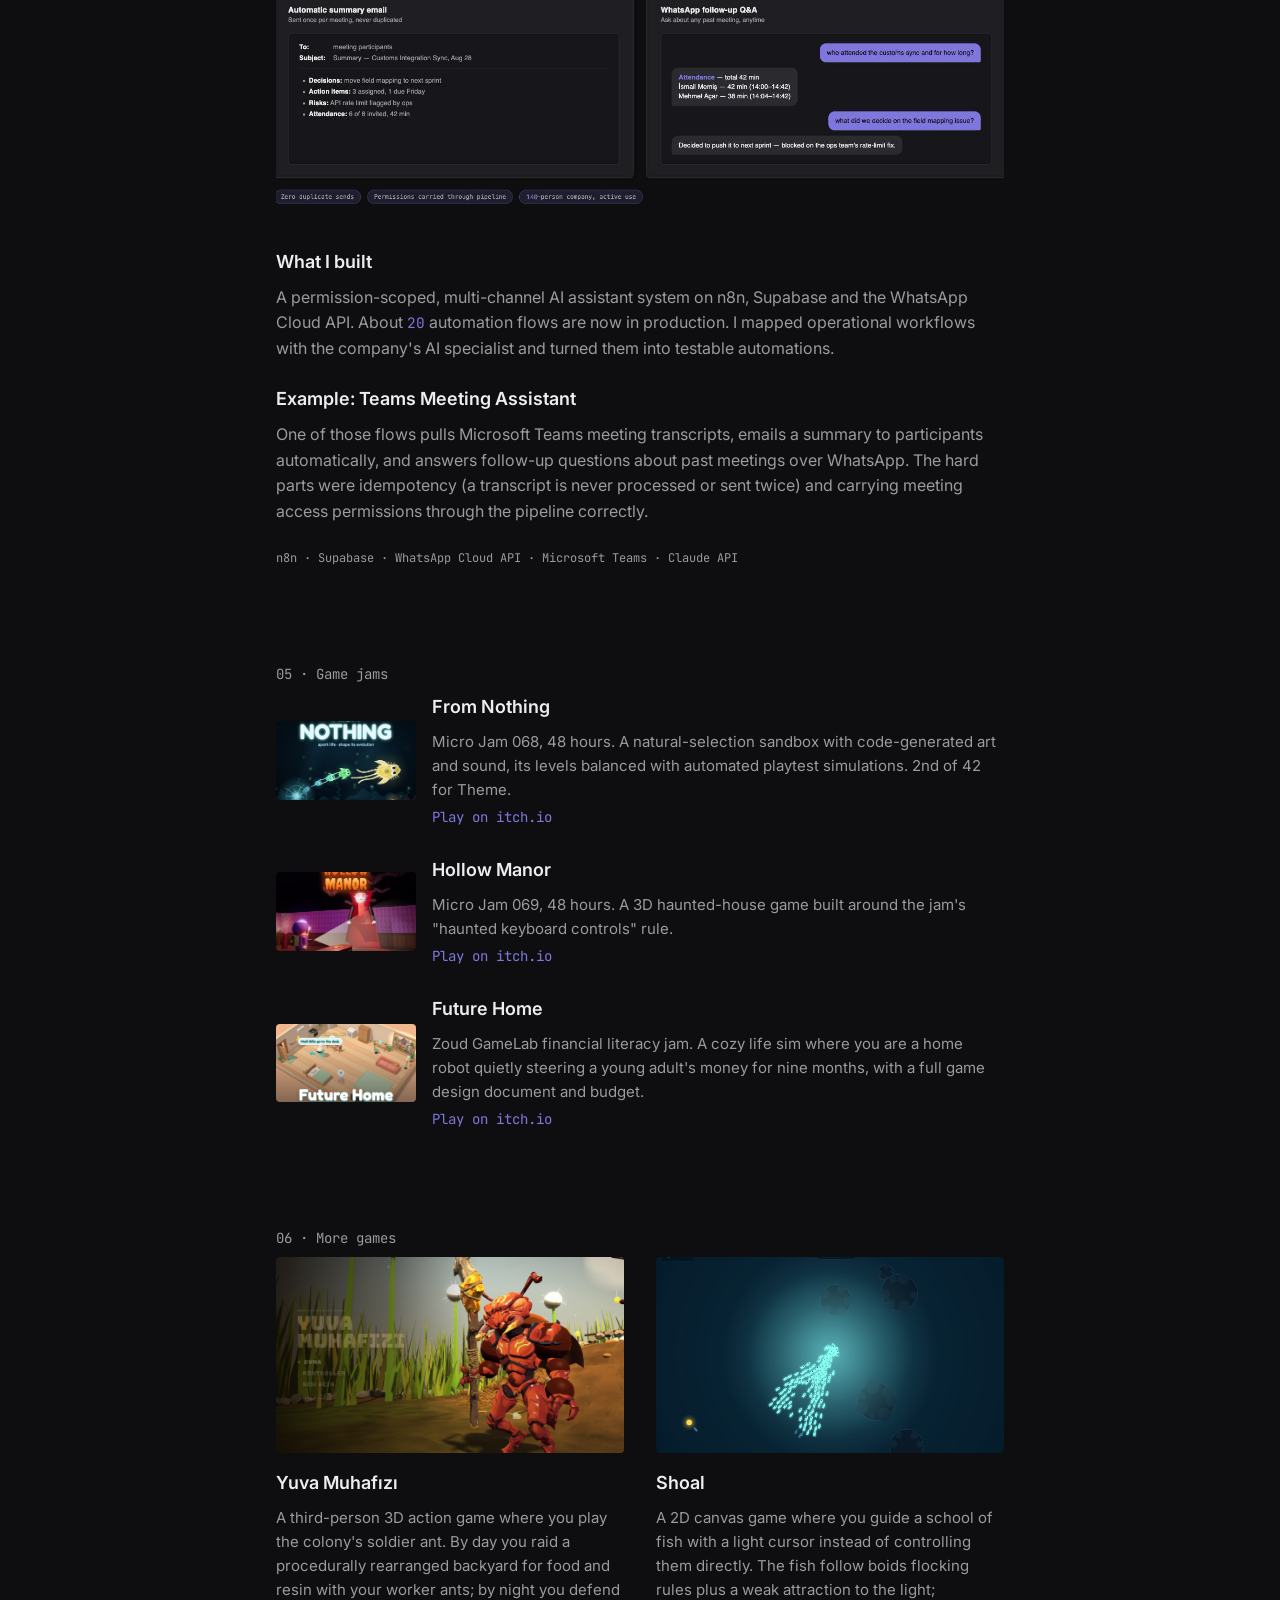
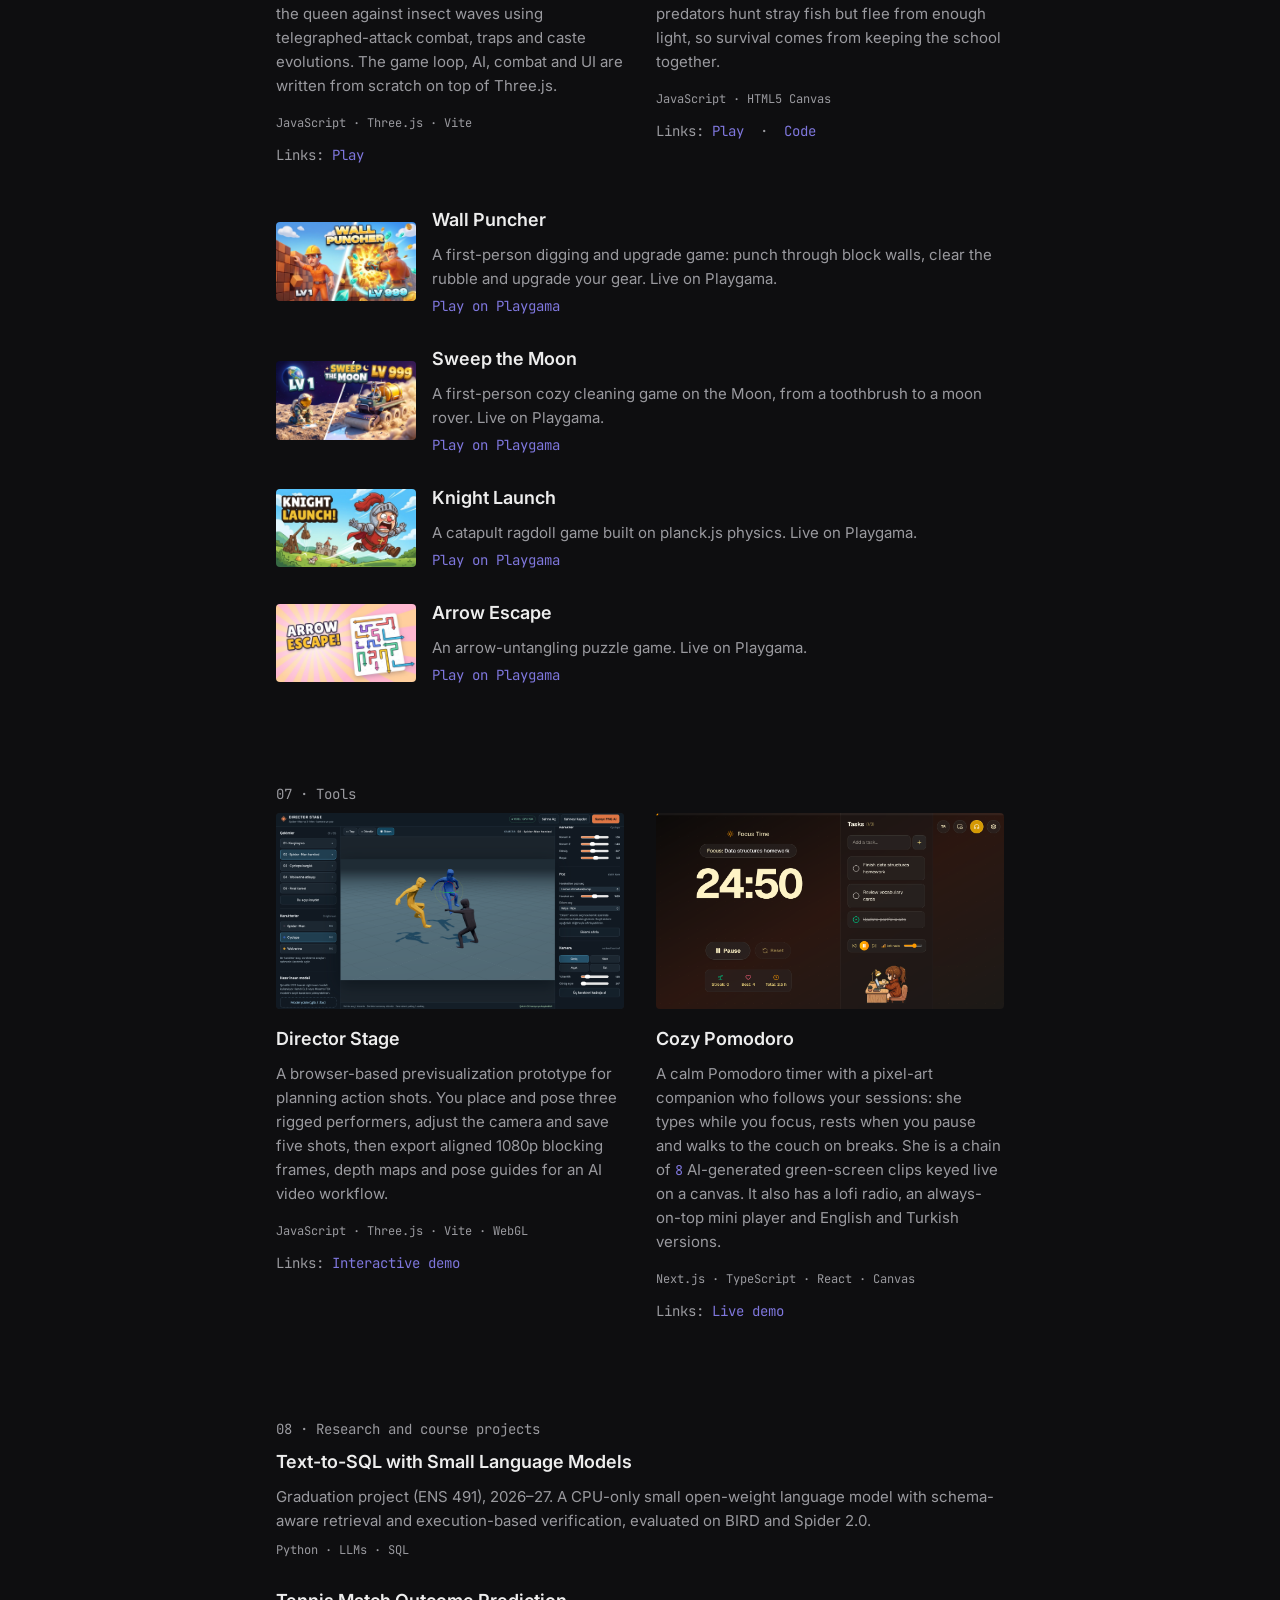
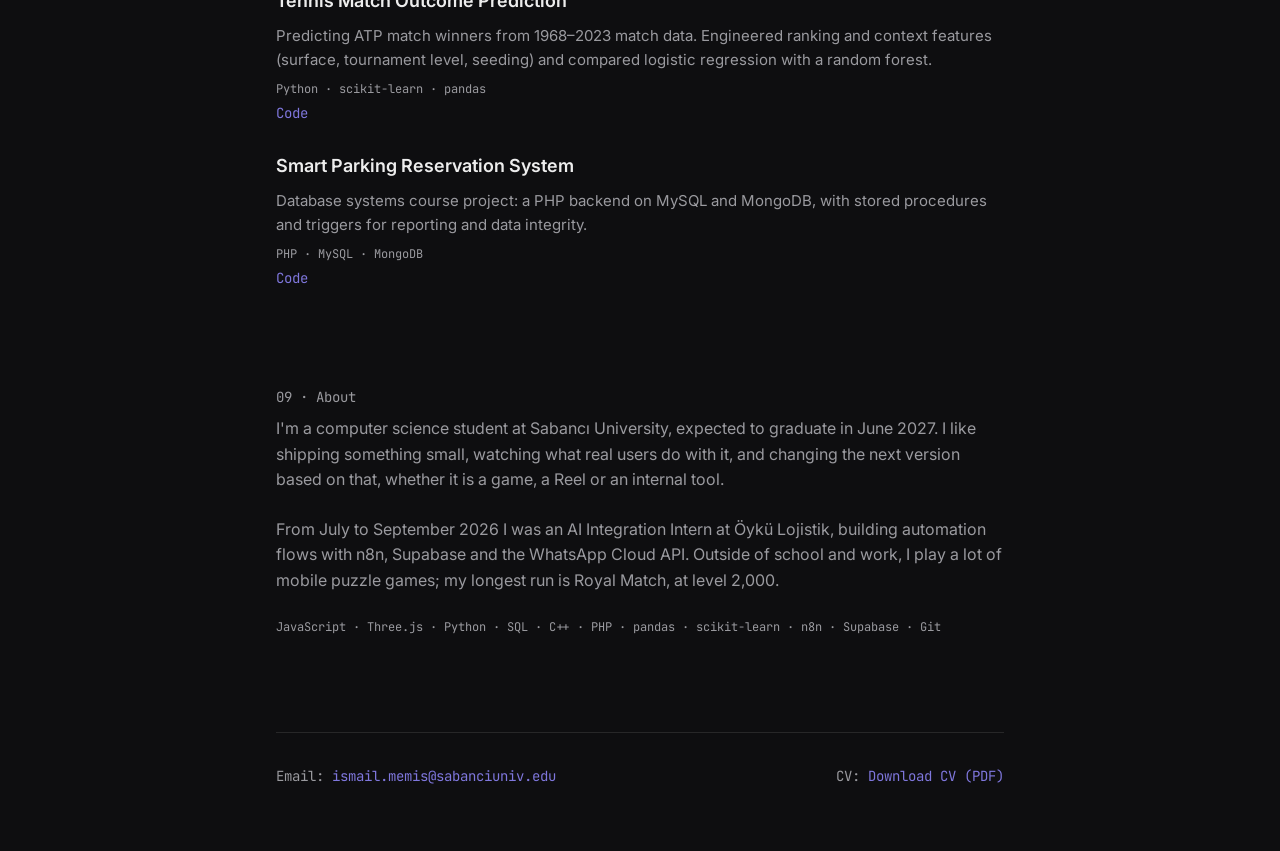
==== commit bdb66c99: "Update total plays to 20,000+ (site and CV PDF) Co-Authored-By: Claude Opus 5.5 <noreply@anthropic.c" ====
--- a/index.html
+++ b/index.html
@@ -32,7 +32,7 @@
     <header>
       <h1>İsmail Memiş</h1>
       <p class="tagline">I make games, ship them to real players, and use their data to decide what to change next.</p>
-      <p>Computer science student at Sabancı University, expected to graduate in June 2027. My games have <span class="accent-number">10,000+</span> plays across Playgama, CrazyGames and the web, and six of them are live on Playgama.</p>
+      <p>Computer science student at Sabancı University, expected to graduate in June 2027. My games have <span class="accent-number">20,000+</span> plays across Playgama, CrazyGames and the web, and six of them are live on Playgama.</p>
 
       <div class="header-links">
         <a href="https://github.com/ismailm1734" aria-label="GitHub" target="_blank" rel="noopener noreferrer">
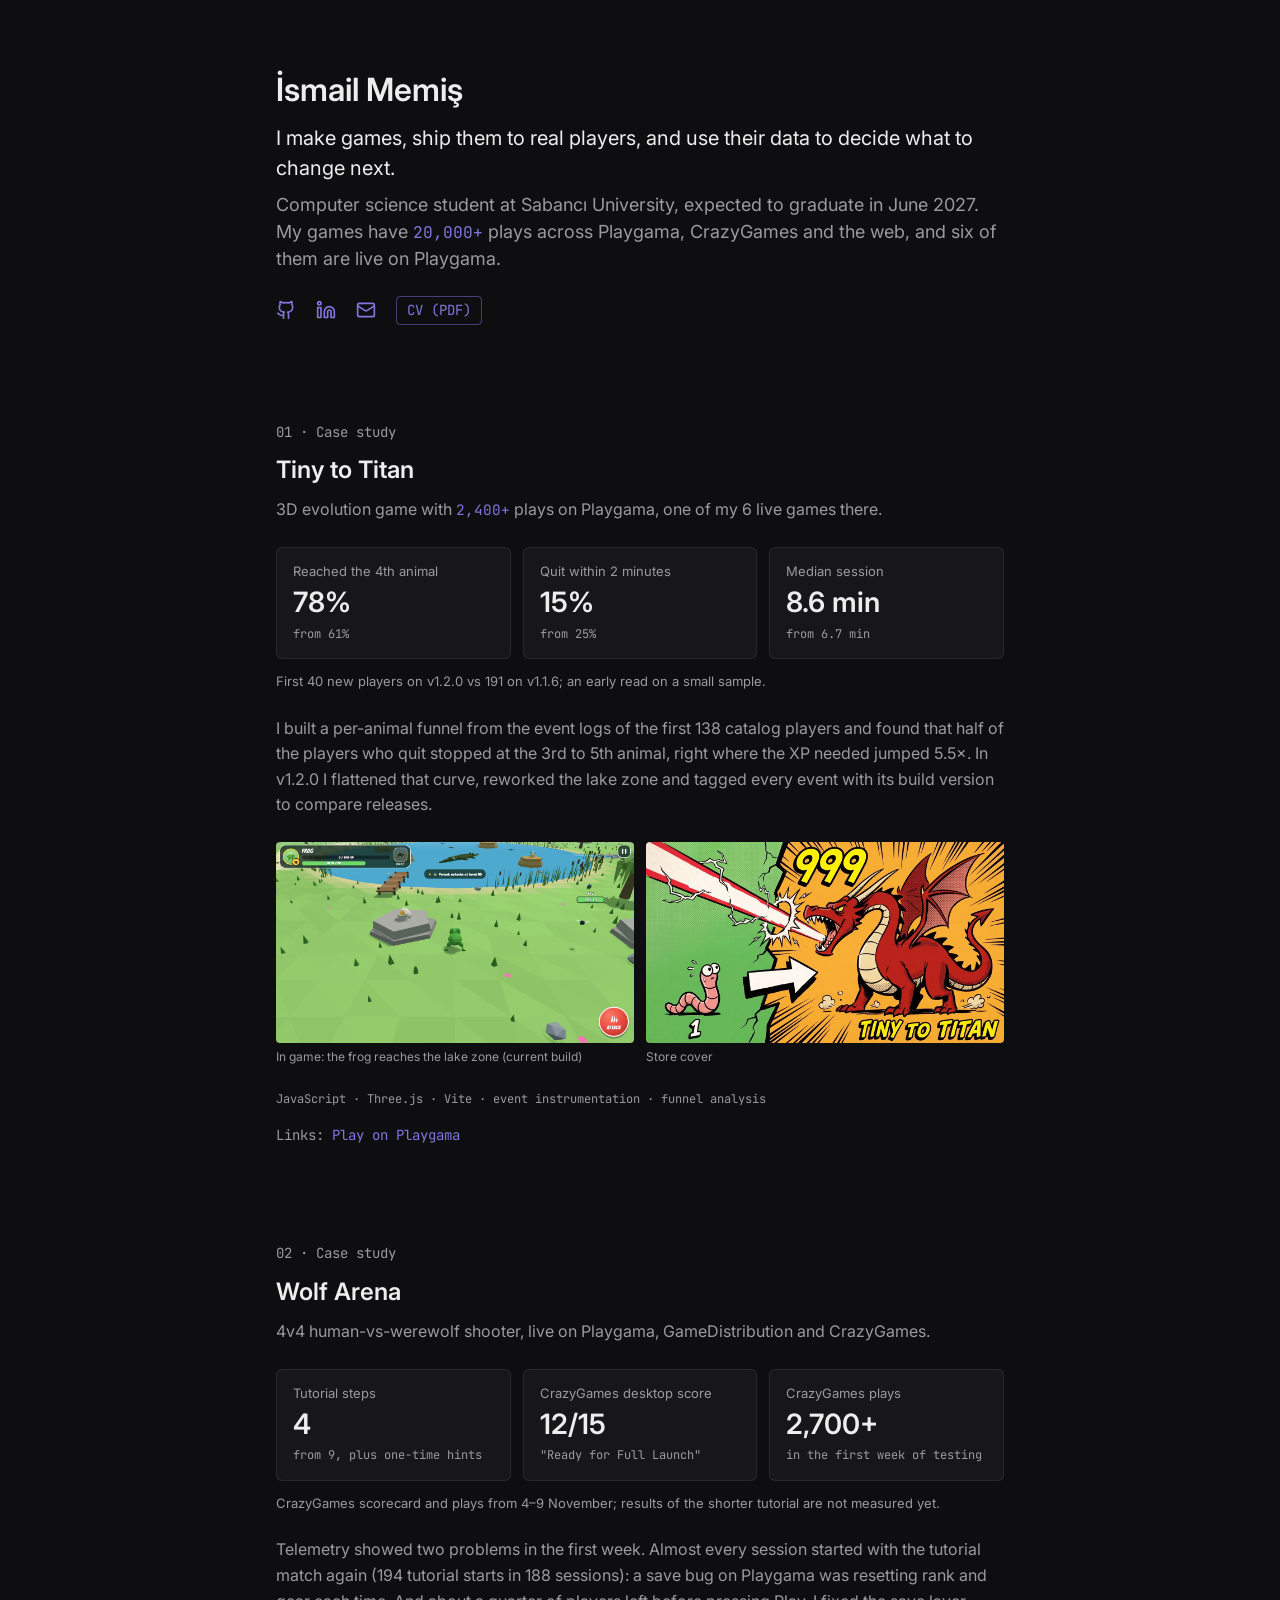
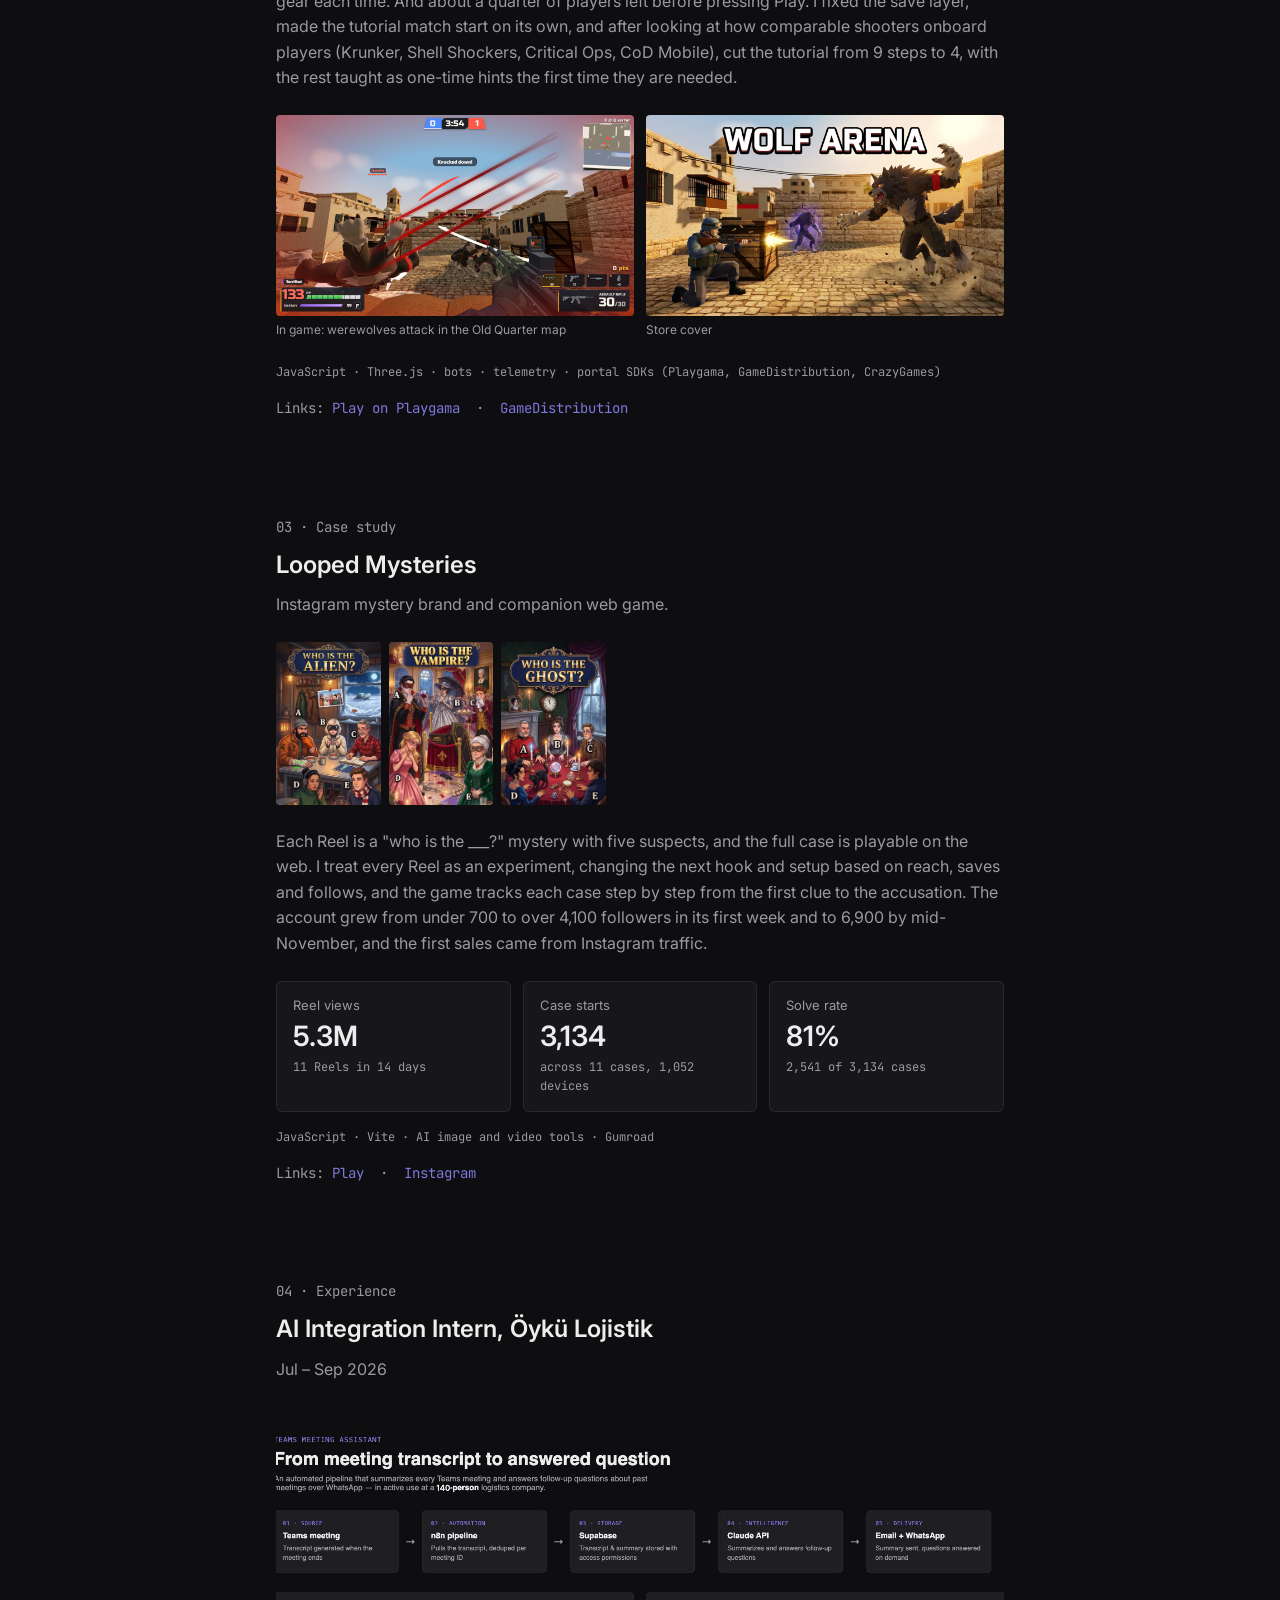
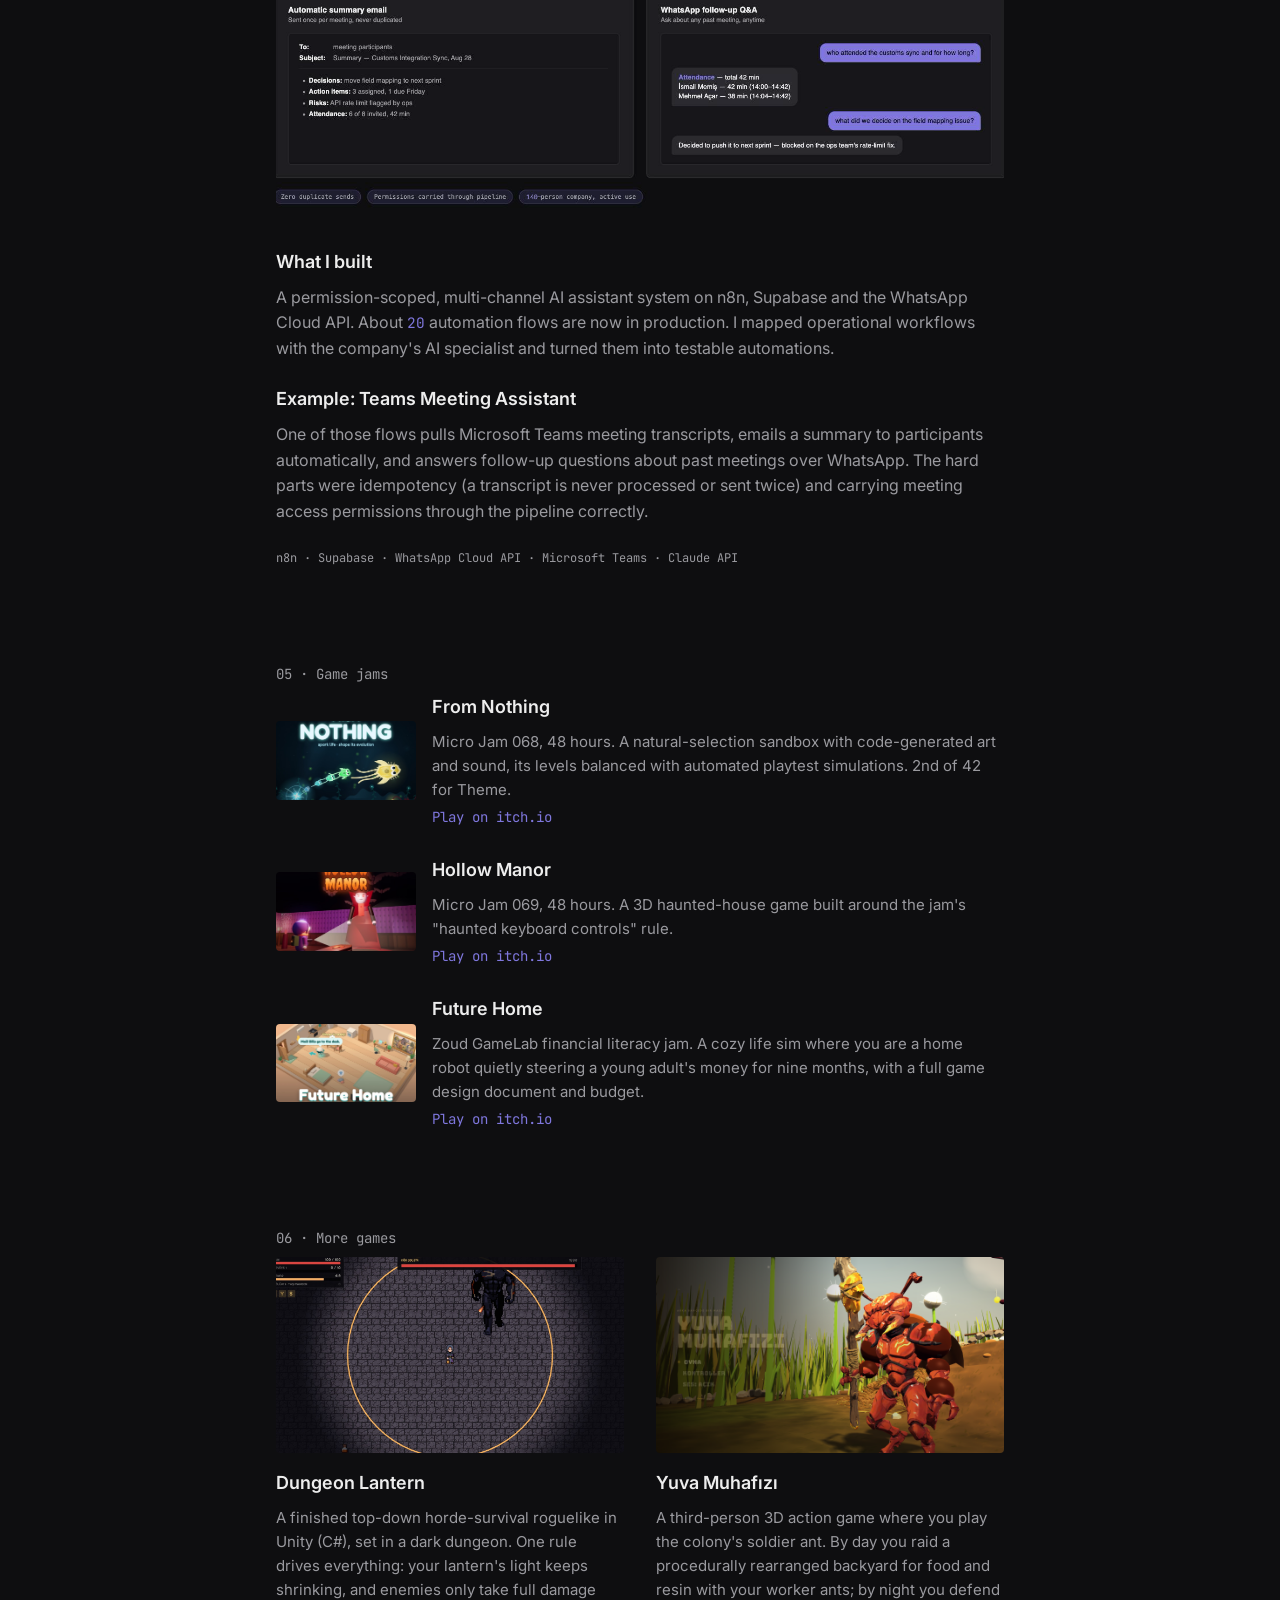
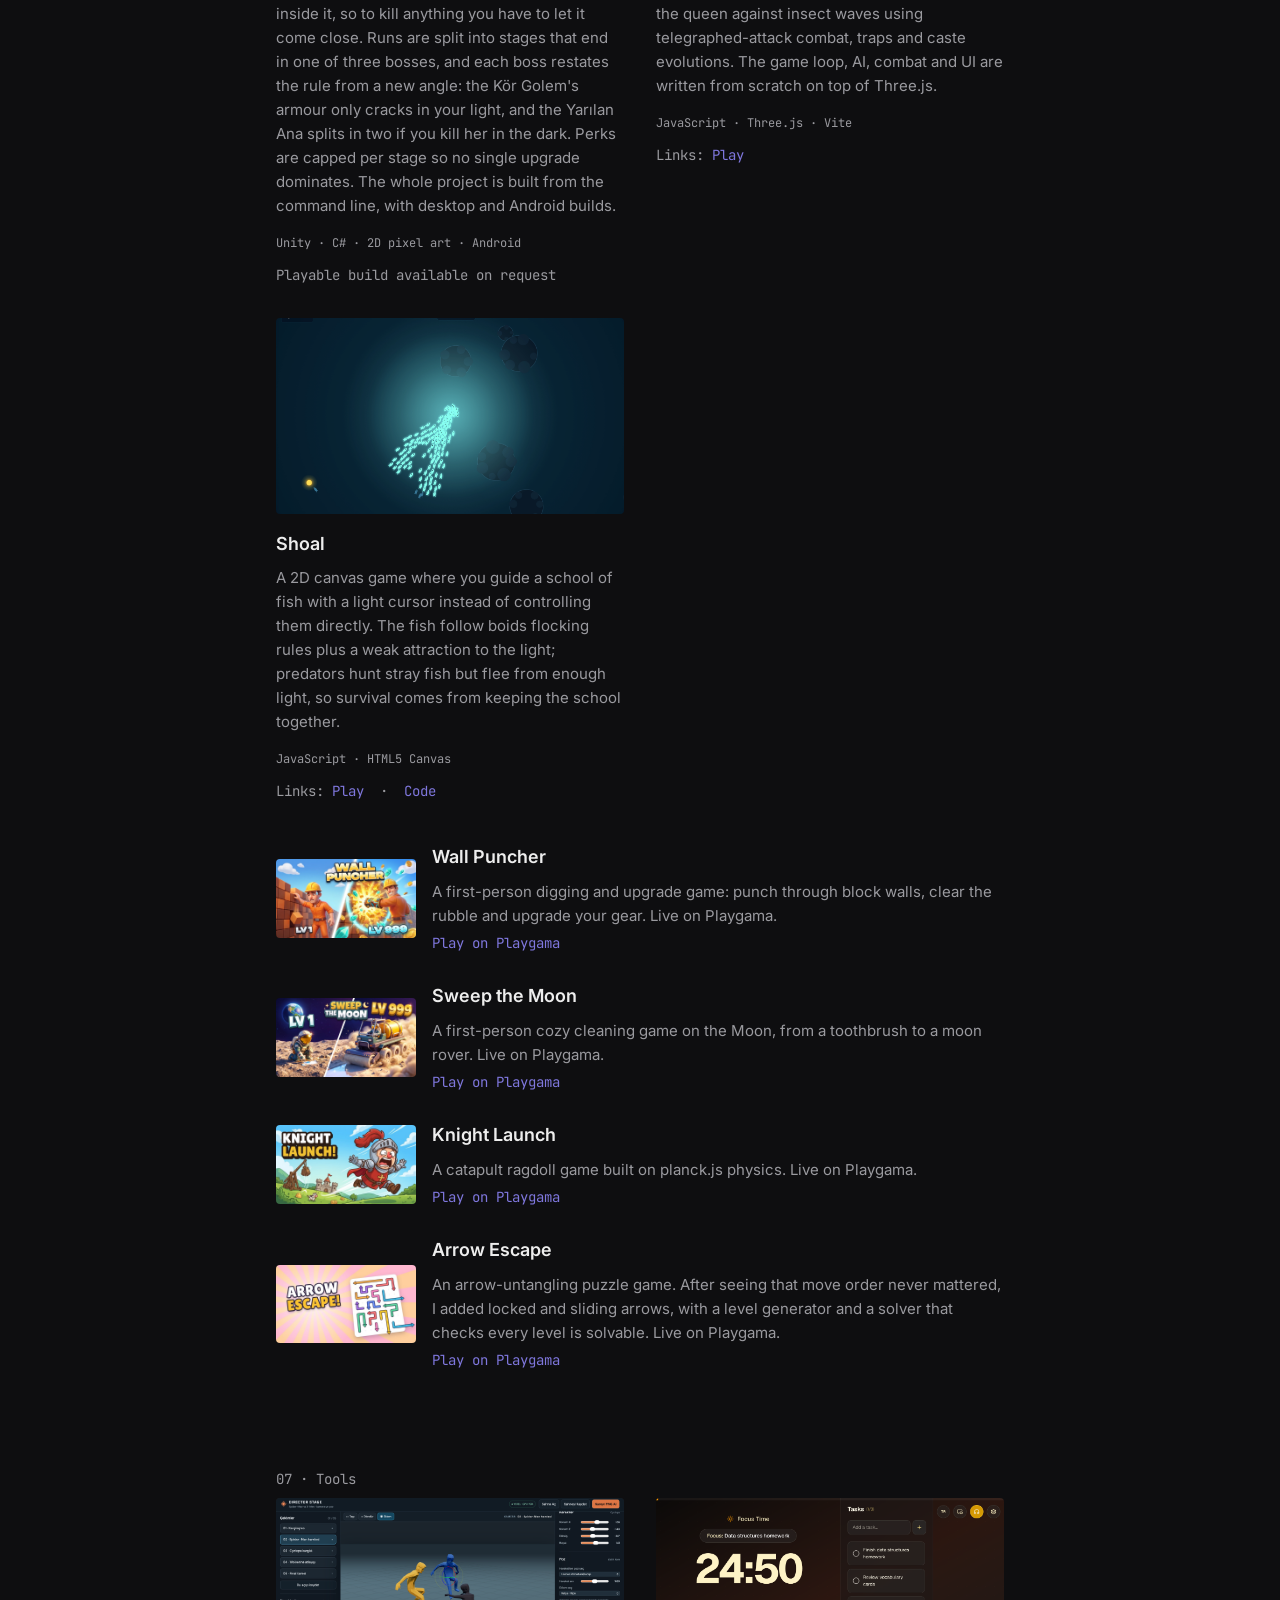
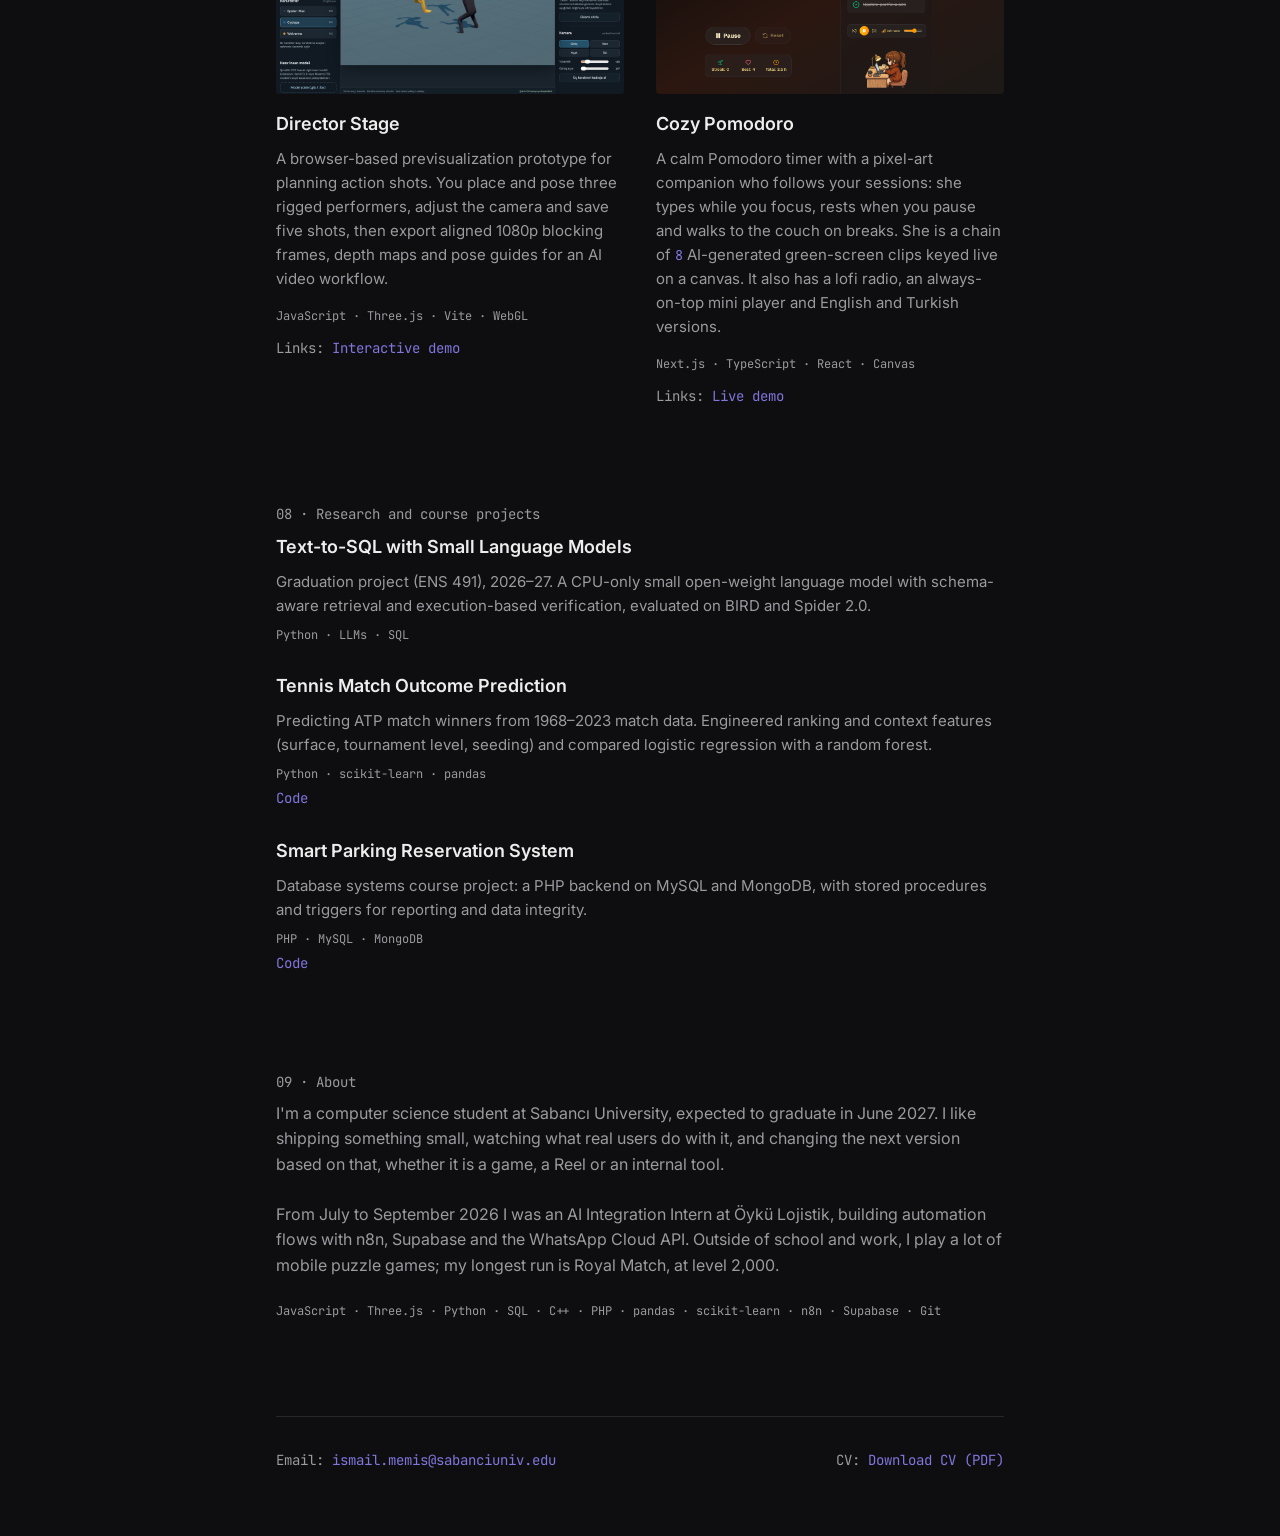
==== commit ad8f33a3: "Add Dungeon Lantern (Unity) and Arrow Escape level design note Co-Authored-By: Claude Opus 5.5 <nore" ====
--- a/index.html
+++ b/index.html
@@ -25,7 +25,7 @@
   <link rel="preconnect" href="https://fonts.gstatic.com" crossorigin>
   <link href="https://fonts.googleapis.com/css2?family=Inter:wght@400;600&family=JetBrains+Mono:wght@400;600&display=swap" rel="stylesheet">
 
-  <link rel="stylesheet" href="style.css?v=20261118">
+  <link rel="stylesheet" href="style.css?v=20261118b">
 </head>
 <body>
   <div class="container">
@@ -230,6 +230,16 @@
         <div class="projects-grid">
 
           <article class="project-card">
+            <img src="assets/dungeon-lantern-gameplay.jpg" alt="Dungeon Lantern gameplay: the player stands in the lantern's light circle as the Kör Golem boss walks in, with health, level and lantern bars at the top left" loading="lazy">
+            <div class="card-content">
+              <h3>Dungeon Lantern</h3>
+              <p>A finished top-down horde-survival roguelike in Unity (C#), set in a dark dungeon. One rule drives everything: your lantern's light keeps shrinking, and enemies only take full damage inside it, so to kill anything you have to let it come close. Runs are split into stages that end in one of three bosses, and each boss restates the rule from a new angle: the Kör Golem's armour only cracks in your light, and the Yarılan Ana splits in two if you kill her in the dark. Perks are capped per stage so no single upgrade dominates. The whole project is built from the command line, with desktop and Android builds.</p>
+              <div class="tech-tags">Unity · C# · 2D pixel art · Android</div>
+              <div class="links-row">Playable build available on request</div>
+            </div>
+          </article>
+
+          <article class="project-card">
             <img src="assets/yuva-muhafizi.png" alt="Title screen of Yuva Muhafızı, showing the armored soldier ant holding a spear">
             <div class="card-content">
               <h3>Yuva Muhafızı</h3>
@@ -285,7 +295,7 @@
             <img src="assets/arrow-escape.jpg" alt="Arrow Escape cover: a grid of tangled colored arrows">
             <div>
               <h3>Arrow Escape</h3>
-              <p>An arrow-untangling puzzle game. Live on Playgama.</p>
+              <p>An arrow-untangling puzzle game. After seeing that move order never mattered, I added locked and sliding arrows, with a level generator and a solver that checks every level is solvable. Live on Playgama.</p>
               <div class="links-row"><a href="https://playgama.com/game/arrow-escape" target="_blank" rel="noopener noreferrer">Play on Playgama</a></div>
             </div>
           </li>
